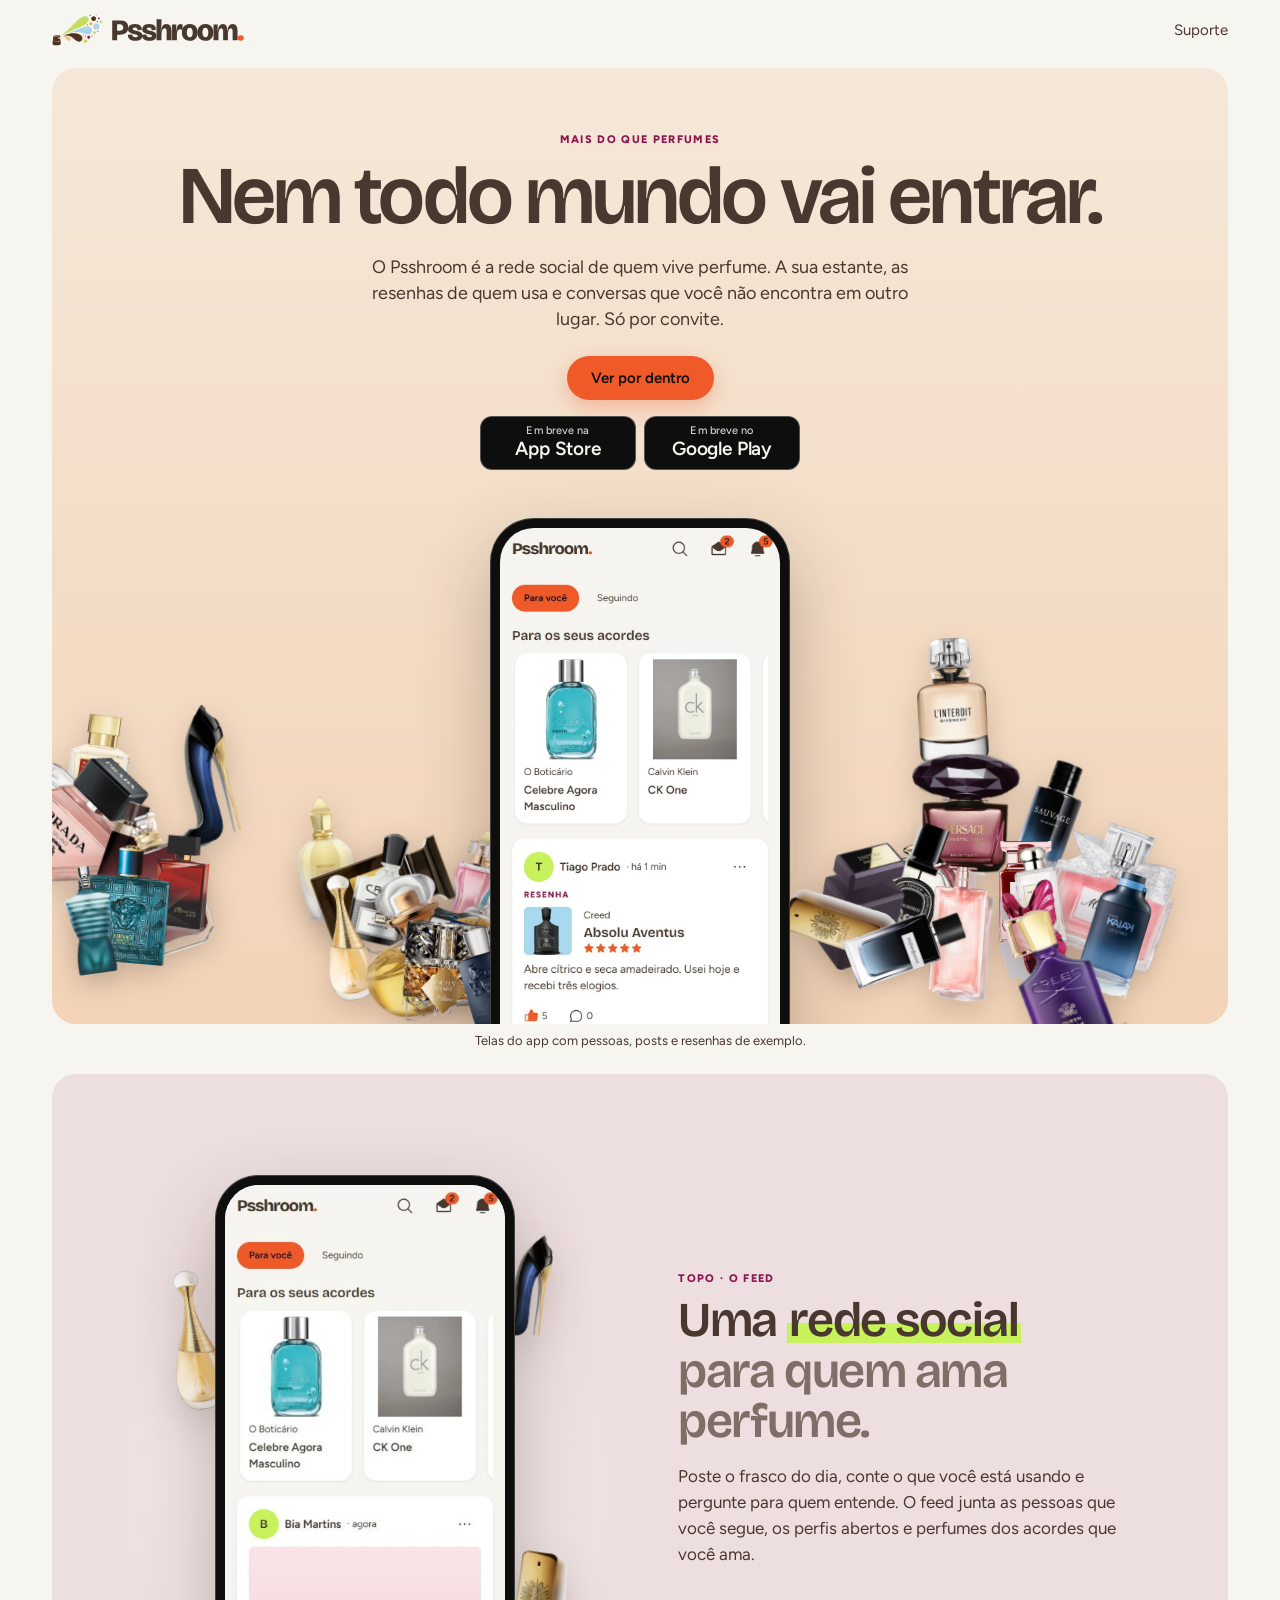
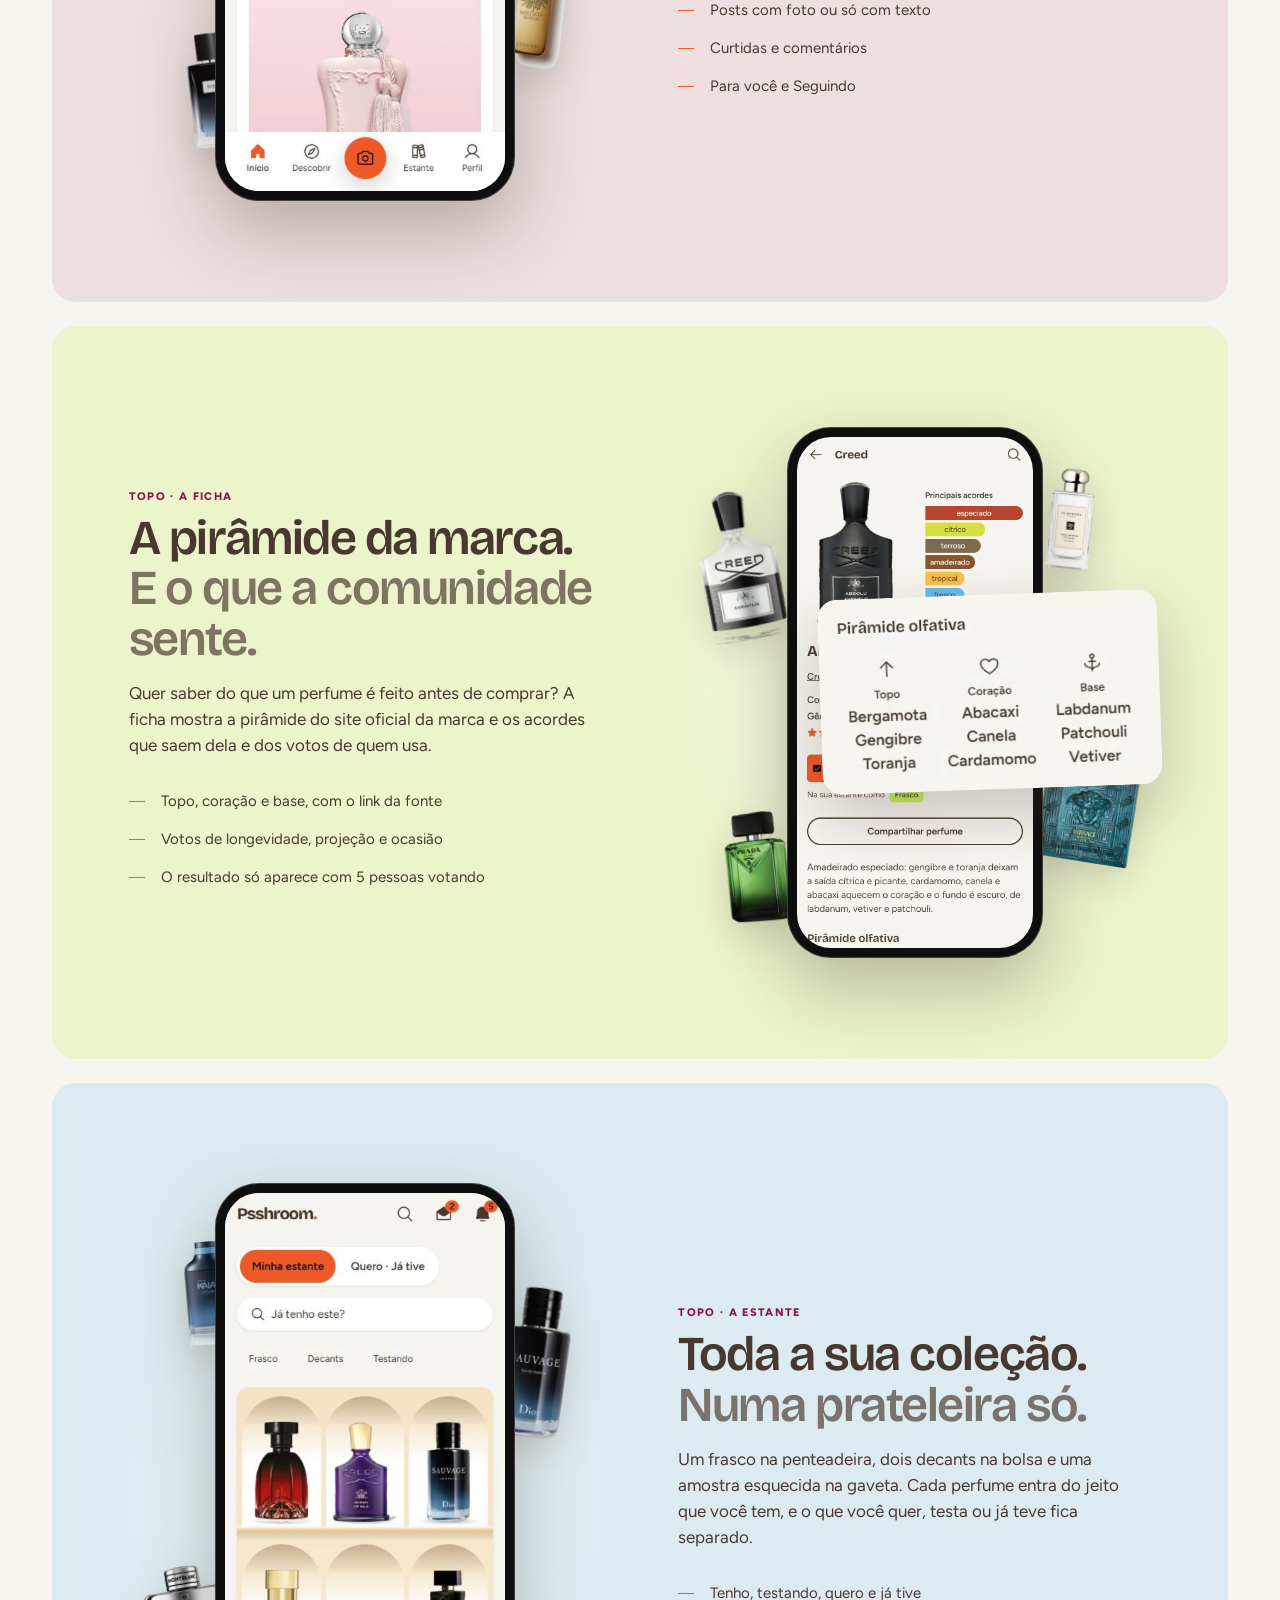
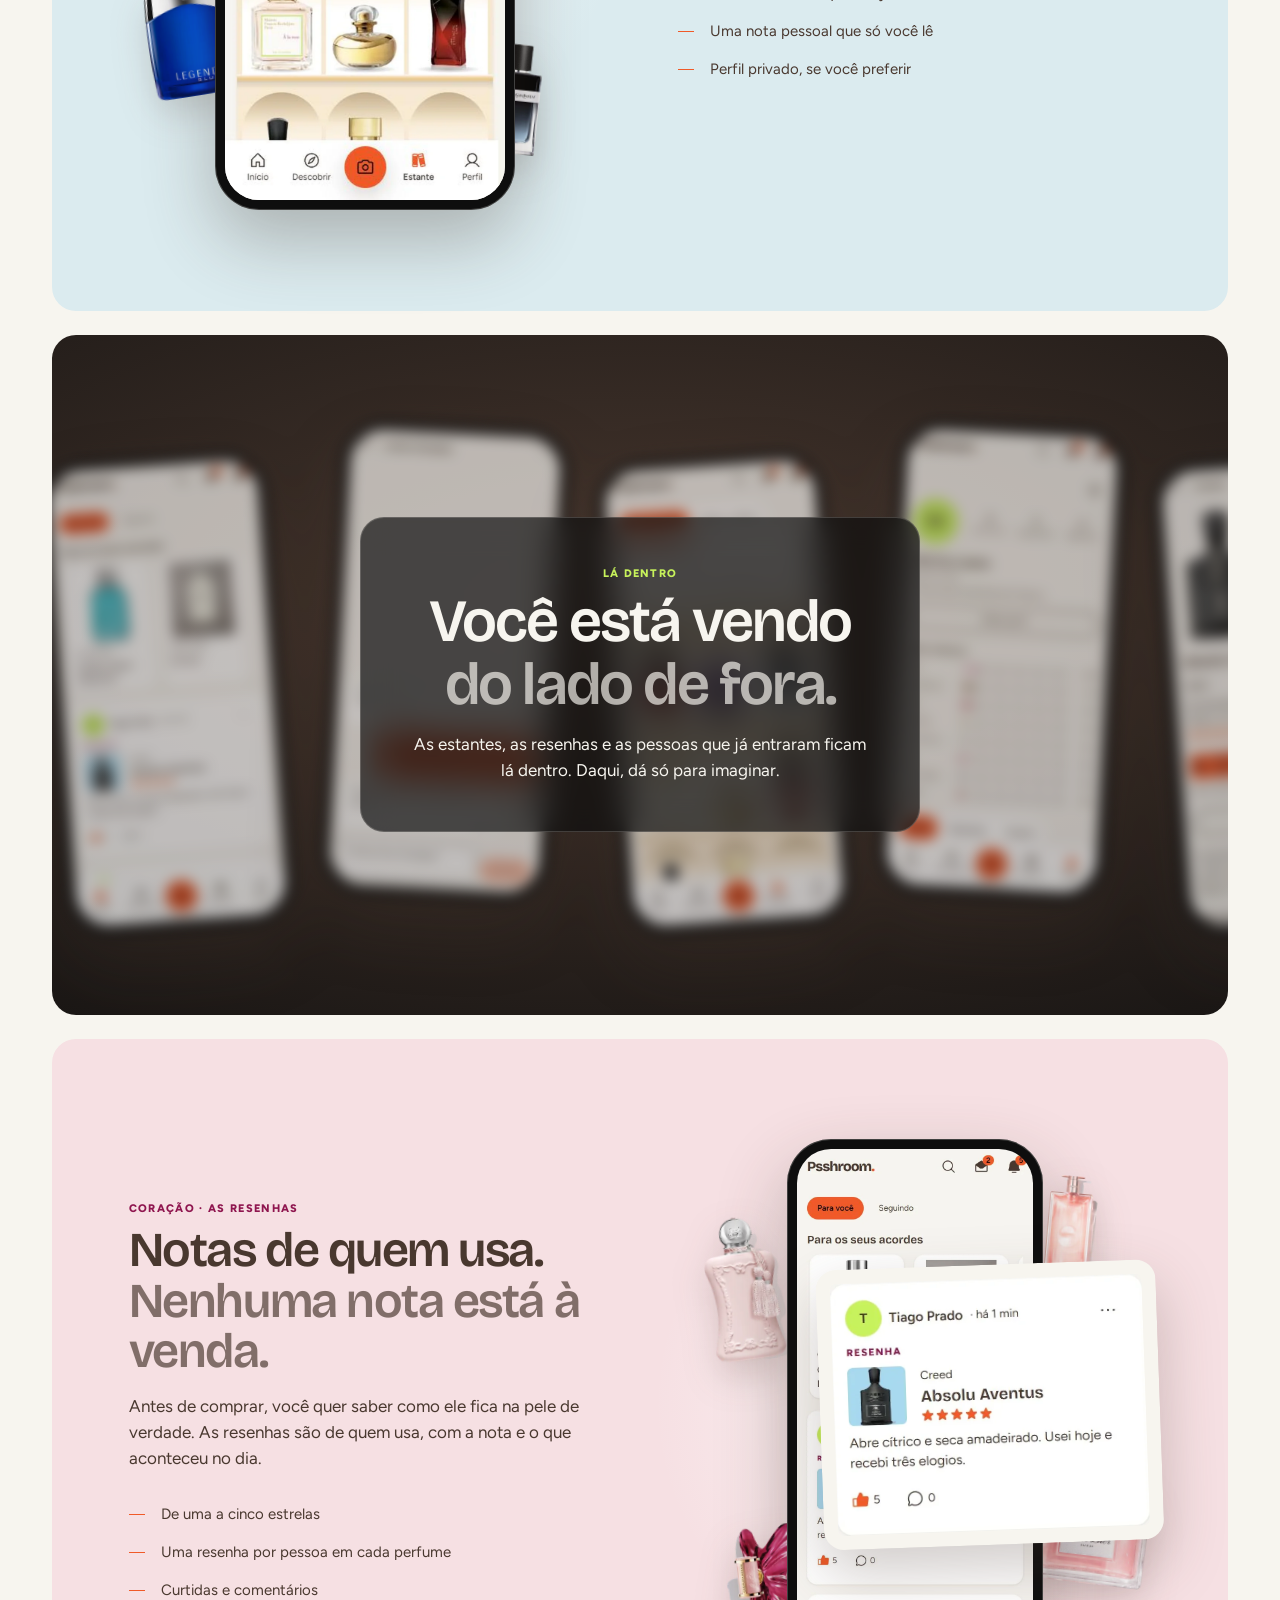
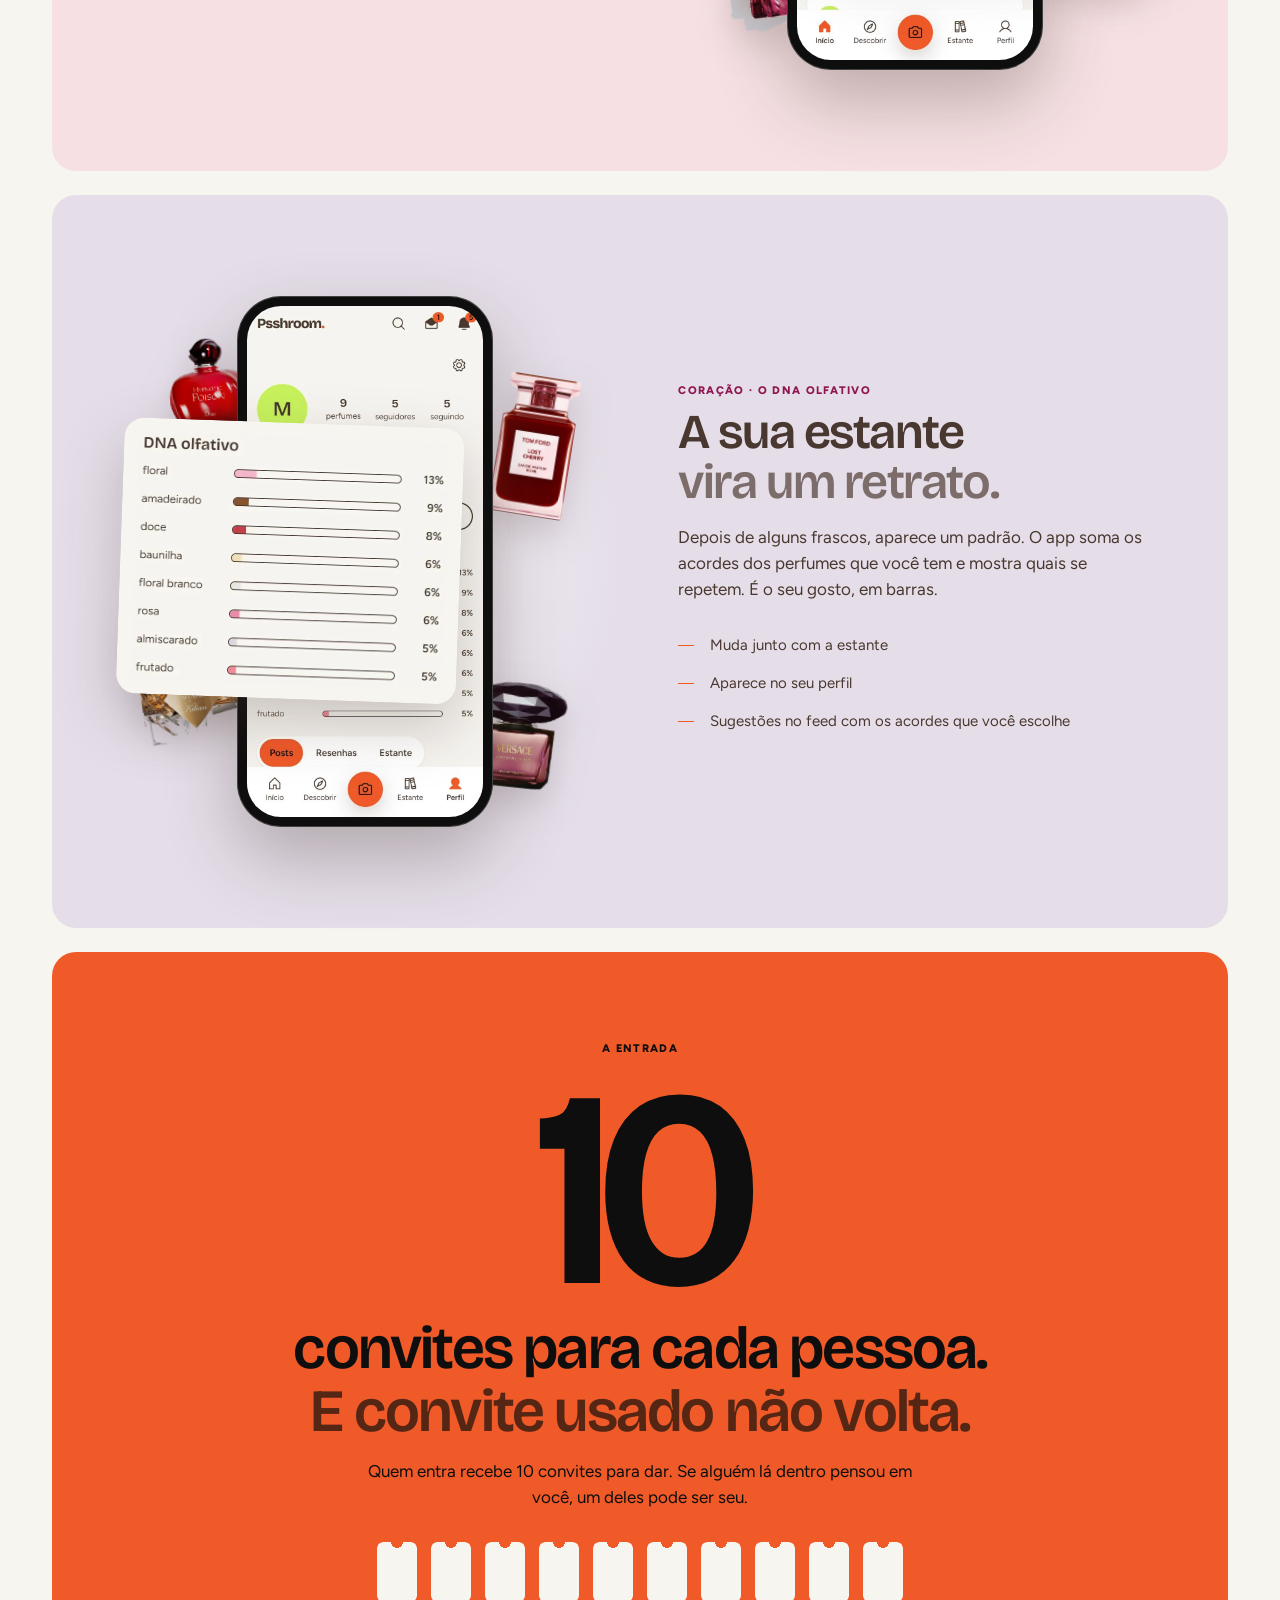
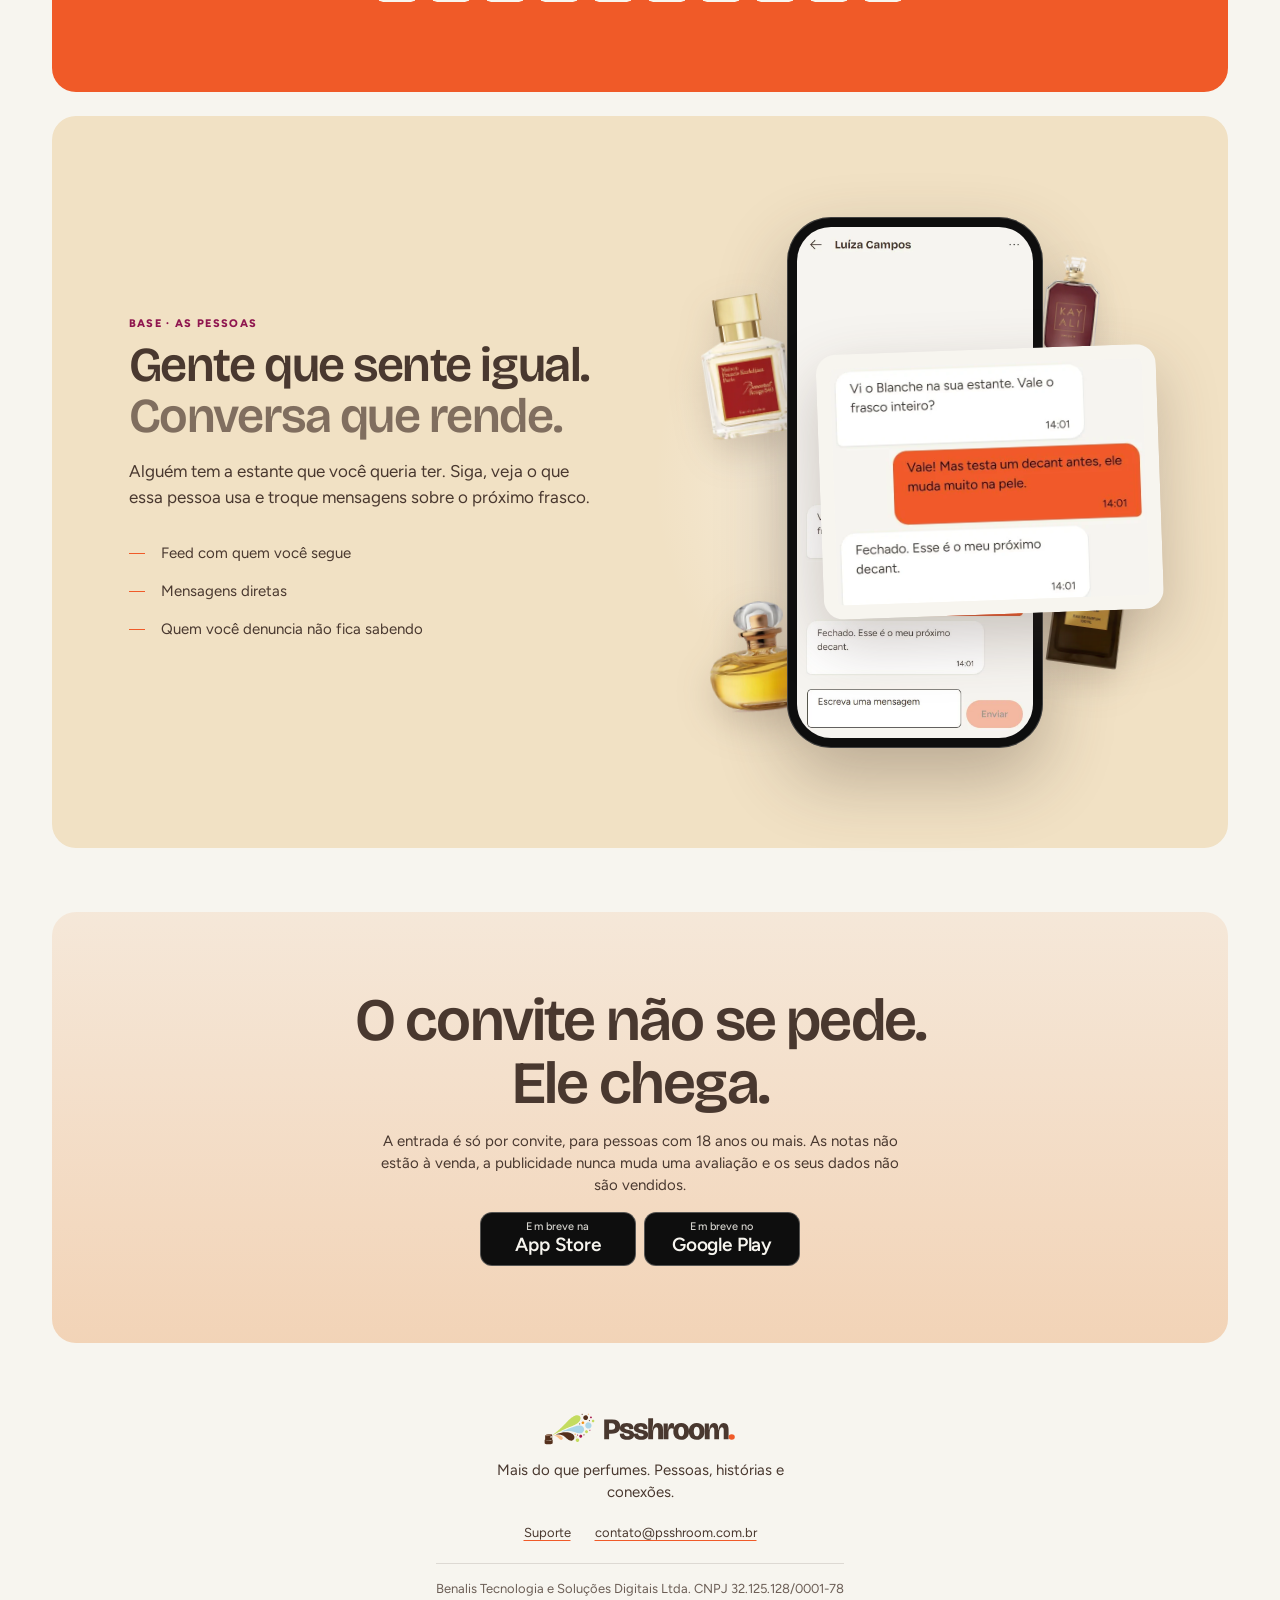
==== index.html @ 0a7c8902 "Seção do feed, rodapé novo e prévia de compartilhamento Gerado por node site/gerar.mjs --publicar a " ====
<!doctype html>
<html lang="pt-BR">
<head>
<meta charset="utf-8">
<meta name="viewport" content="width=device-width, initial-scale=1">
<title>Psshroom: a rede social de perfumaria</title>
<meta name="description" content="A rede social de quem vive perfume. Só por convite.">
<link rel="canonical" href="https://psshroom.com.br/">
<meta property="og:url" content="https://psshroom.com.br/">
<link rel="icon" type="image/png" href="/marca/icone.png">
<link rel="apple-touch-icon" href="/marca/icone.png">
<meta property="og:type" content="website">
<meta property="og:site_name" content="Psshroom">
<meta property="og:locale" content="pt_BR">
<meta property="og:title" content="Psshroom: a rede social de perfumaria">
<meta property="og:description" content="A rede social de quem vive perfume. Só por convite.">
<meta property="og:image" content="https://psshroom.com.br/marca/compartilhar.jpg">
<meta property="og:image:width" content="1200">
<meta property="og:image:height" content="630">
<meta property="og:image:alt" content="Psshroom. Nem todo mundo vai entrar. Só por convite.">
<meta name="twitter:card" content="summary_large_image">
<link rel="stylesheet" href="/estilo.css">
</head>
<body>
<header class="topo">
<a class="logo" href="/"><img src="/marca/simbolo.svg" alt="" height="32"><img src="/marca/texto-marrom.svg" alt="Psshroom." height="24"></a>
<nav aria-label="Principal">
<a href="/suporte/">Suporte</a>
</nav>
</header>
<main>
<div class="grade">

<section class="abertura">
<div class="abertura-texto">
<p class="sobrelinha">Mais do que perfumes</p>
<h1>Nem todo mundo vai entrar.</h1>
<p class="lide">O Psshroom é a rede social de quem vive perfume. A sua estante, as resenhas de quem usa e conversas que você não encontra em outro lugar. Só por convite.</p>
<a class="botao" href="#por-dentro">Ver por dentro</a>
<!-- Lojas: "Em breve" até o lançamento. No dia, trocar cada <span class="loja"> pelo selo oficial da loja, com o link do app. -->
<div class="lojas">
<span class="loja"><small>Em breve na</small> App Store</span>
<span class="loja"><small>Em breve no</small> Google Play</span>
</div>
</div>
<div class="palco">
<div class="explosao" aria-hidden="true">
<span class="frasco" style="--x:5.5;--y:11.5;--ax:0.0;--ay:-31.7;--h:11.2;--r:6deg;--ar:13deg;--t:3.91s;--d:0.16s;z-index:314"><img src="/frascos/frederic-malle-portrait-of-a-lady-edp.webp" alt=""></span>
<span class="frasco" style="--x:-10.9;--y:11.6;--ax:-4.9;--ay:-28.0;--h:8.5;--r:-88deg;--ar:-13deg;--t:4.15s;--d:0.25s;z-index:315"><img src="/frascos/pdm-delina.webp" alt=""></span>
<span class="frasco" style="--x:3.1;--y:9.2;--ax:7.2;--ay:-31.9;--h:12.0;--r:-9deg;--ar:-14deg;--t:3.52s;--d:0.56s;z-index:291"><img src="/frascos/givenchy-ange-ou-demon-edp.webp" alt=""></span>
<span class="frasco" style="--x:-12.9;--y:16.7;--ax:-10.0;--ay:-28.6;--h:8.6;--r:-16deg;--ar:30deg;--t:3.71s;--d:0.4s;z-index:367"><img src="/frascos/pdm-layton.webp" alt=""></span>
<span class="frasco" style="--x:-15.9;--y:14.9;--ax:-11.8;--ay:-25.9;--h:9.0;--r:-71deg;--ar:4deg;--t:4.16s;--d:0.4s;z-index:349"><img src="/frascos/montblanc-legend-blue.webp" alt=""></span>
<span class="frasco" style="--x:-13.8;--y:8.2;--ax:-8.5;--ay:-31.0;--h:8.2;--r:13deg;--ar:-18deg;--t:4.0s;--d:0.41s;z-index:281"><img src="/frascos/xerjoff-erba-pura.webp" alt=""></span>
<span class="frasco" style="--x:-6.9;--y:9.0;--ax:-5.7;--ay:-33.4;--h:11.1;--r:-7deg;--ar:-14deg;--t:3.48s;--d:0.15s;z-index:290"><img src="/frascos/dior-hypnotic-poison-edt.webp" alt=""></span>
<span class="frasco" style="--x:-16.6;--y:16.4;--ax:-11.6;--ay:-29.3;--h:8.7;--r:4deg;--ar:-26deg;--t:3.95s;--d:0.75s;z-index:363"><img src="/frascos/kilian-angels-share-edp.webp" alt=""></span>
<span class="frasco" style="--x:4.7;--y:10.6;--ax:1.7;--ay:-30.9;--h:11.5;--r:13deg;--ar:-27deg;--t:4.06s;--d:0.1s;z-index:306"><img src="/frascos/prada-paradigme.webp" alt=""></span>
<span class="frasco" style="--x:4.5;--y:11.7;--ax:5.2;--ay:-35.7;--h:9.1;--r:-17deg;--ar:-9deg;--t:3.85s;--d:0.49s;z-index:316"><img src="/frascos/floratta-red-passion.webp" alt=""></span>
<span class="frasco" style="--x:-21.8;--y:9.2;--ax:-17.4;--ay:-27.4;--h:11.2;--r:70deg;--ar:20deg;--t:4.17s;--d:0.67s;z-index:292"><img src="/frascos/tom-ford-tobacco-vanille.webp" alt=""></span>
<span class="frasco" style="--x:27.3;--y:13.0;--ax:18.5;--ay:-29.8;--h:11.4;--r:4deg;--ar:14deg;--t:3.62s;--d:0.54s;z-index:329"><img src="/frascos/lancome-idole.webp" alt=""></span>
<span class="frasco" style="--x:-46.7;--y:11.8;--ax:-31.8;--ay:-13.1;--h:9.2;--r:-8deg;--ar:26deg;--t:3.45s;--d:0.8s;z-index:318"><img src="/frascos/jpg-le-male-edt.webp" alt=""></span>
<span class="frasco" style="--x:26.5;--y:-6.6;--ax:19.5;--ay:-25.7;--h:11.1;--r:-3deg;--ar:-13deg;--t:4.17s;--d:0.31s;z-index:134"><img src="/frascos/givenchy-l-interdit-edp.webp" alt=""></span>
<span class="frasco" style="--x:-26.8;--y:6.6;--ax:-18.0;--ay:-27.5;--h:10.5;--r:-5deg;--ar:14deg;--t:3.47s;--d:0.2s;z-index:266"><img src="/frascos/xerjoff-naxos.webp" alt=""></span>
<span class="frasco" style="--x:22.7;--y:14.0;--ax:14.7;--ay:-23.9;--h:10.1;--r:70deg;--ar:24deg;--t:3.43s;--d:0.7s;z-index:340"><img src="/frascos/ysl-y-edp.webp" alt=""></span>
<span class="frasco" style="--x:-17.7;--y:12.4;--ax:-13.7;--ay:-29.3;--h:9.8;--r:-81deg;--ar:6deg;--t:3.52s;--d:0.75s;z-index:324"><img src="/frascos/jpg-le-beau-le-parfum.webp" alt=""></span>
<span class="frasco" style="--x:17.0;--y:12.1;--ax:14.1;--ay:-31.9;--h:9.3;--r:-71deg;--ar:-23deg;--t:4.13s;--d:0.16s;z-index:320"><img src="/frascos/rabanne-1-million-parfum.webp" alt=""></span>
<span class="frasco" style="--x:-14.6;--y:10.1;--ax:-17.7;--ay:-31.3;--h:10.1;--r:14deg;--ar:20deg;--t:4.02s;--d:0.74s;z-index:300"><img src="/frascos/glamour.webp" alt=""></span>
<span class="frasco" style="--x:33.9;--y:9.8;--ax:19.6;--ay:-21.0;--h:8.4;--r:-9deg;--ar:-3deg;--t:4.19s;--d:0.68s;z-index:297"><img src="/frascos/jo-malone-london-english-pear-freesia-edc.webp" alt=""></span>
<span class="frasco" style="--x:-21.3;--y:9.7;--ax:-14.0;--ay:-31.7;--h:10.4;--r:13deg;--ar:29deg;--t:3.99s;--d:0.41s;z-index:296"><img src="/frascos/creed-aventus.webp" alt=""></span>
<span class="frasco" style="--x:35.8;--y:16.7;--ax:25.1;--ay:-20.0;--h:12.4;--r:-20deg;--ar:1deg;--t:3.72s;--d:0.65s;z-index:367"><img src="/frascos/creed-queen-of-silk.webp" alt=""></span>
<span class="frasco" style="--x:-39.0;--y:8.8;--ax:-27.8;--ay:-17.5;--h:8.3;--r:5deg;--ar:0deg;--t:4.06s;--d:0.53s;z-index:287"><img src="/frascos/natura-essencial-supreme.webp" alt=""></span>
<span class="frasco" style="--x:27.7;--y:2.7;--ax:21.7;--ay:-28.3;--h:10.0;--r:1deg;--ar:6deg;--t:3.8s;--d:0.01s;z-index:227"><img src="/frascos/versace-crystal-noir-edt.webp" alt=""></span>
<span class="frasco" style="--x:-43.7;--y:10.4;--ax:-23.4;--ay:-17.9;--h:10.0;--r:5deg;--ar:-26deg;--t:3.77s;--d:0.0s;z-index:304"><img src="/frascos/versace-eros-edt.webp" alt=""></span>
<span class="frasco" style="--x:35.0;--y:3.0;--ax:26.2;--ay:-20.1;--h:9.6;--r:20deg;--ar:15deg;--t:4.18s;--d:0.79s;z-index:229"><img src="/frascos/dior-sauvage-edp.webp" alt=""></span>
<span class="frasco" style="--x:-37.7;--y:-0.3;--ax:-26.8;--ay:-26.0;--h:11.7;--r:-15deg;--ar:29deg;--t:3.45s;--d:0.43s;z-index:197"><img src="/frascos/ch-good-girl-edp.webp" alt=""></span>
<span class="frasco" style="--x:18.8;--y:10.6;--ax:14.3;--ay:-31.1;--h:11.4;--r:12deg;--ar:11deg;--t:3.56s;--d:0.31s;z-index:305"><img src="/frascos/initio-side-effect.webp" alt=""></span>
<span class="frasco" style="--x:-46.3;--y:3.3;--ax:-30.8;--ay:-14.1;--h:10.5;--r:-4deg;--ar:-9deg;--t:4.17s;--d:0.02s;z-index:233"><img src="/frascos/prada-paradoxe.webp" alt=""></span>
<span class="frasco" style="--x:40.1;--y:9.4;--ax:24.8;--ay:-15.0;--h:11.1;--r:20deg;--ar:29deg;--t:3.49s;--d:0.83s;z-index:293"><img src="/frascos/dior-miss-dior-parfum.webp" alt=""></span>
<span class="frasco" style="--x:-46.0;--y:-1.4;--ax:-22.7;--ay:-16.3;--h:8.4;--r:8deg;--ar:29deg;--t:3.91s;--d:0.46s;z-index:185"><img src="/frascos/maison-francis-kurkdjian-baccarat-rouge-540-edp.webp" alt=""></span>
<span class="frasco" style="--x:23.0;--y:9.4;--ax:24.3;--ay:-26.2;--h:11.9;--r:20deg;--ar:16deg;--t:3.94s;--d:0.59s;z-index:294"><img src="/frascos/diptyque-philosykos.webp" alt=""></span>
<span class="frasco" style="--x:-18.3;--y:13.7;--ax:-17.0;--ay:-31.6;--h:12.0;--r:-22deg;--ar:8deg;--t:4.05s;--d:0.68s;z-index:337"><img src="/frascos/lily-le-parfum.webp" alt=""></span>
<span class="frasco" style="--x:32.8;--y:9.4;--ax:28.4;--ay:-22.3;--h:8.6;--r:0deg;--ar:11deg;--t:3.87s;--d:0.46s;z-index:294"><img src="/frascos/tom-ford-lost-cherry.webp" alt=""></span>
<span class="frasco" style="--x:-43.8;--y:6.5;--ax:-21.9;--ay:-17.5;--h:9.5;--r:17deg;--ar:-28deg;--t:4.07s;--d:0.19s;z-index:265"><img src="/frascos/malbec-edp.webp" alt=""></span>
<span class="frasco" style="--x:40.5;--y:13.0;--ax:21.5;--ay:-19.3;--h:10.6;--r:17deg;--ar:23deg;--t:3.74s;--d:0.46s;z-index:329"><img src="/frascos/natura-kaiak-oceano.webp" alt=""></span>
<span class="frasco" style="--x:-40.7;--y:8.6;--ax:-29.5;--ay:-19.9;--h:12.2;--r:-18deg;--ar:-13deg;--t:3.93s;--d:0.09s;z-index:285"><img src="/frascos/kayali-vanilla-28.webp" alt=""></span>
<span class="frasco" style="--x:33.3;--y:13.2;--ax:30.5;--ay:-22.4;--h:8.5;--r:-18deg;--ar:-17deg;--t:3.94s;--d:0.34s;z-index:332"><img src="/frascos/ch-la-bomba.webp" alt=""></span>
<span class="frasco" style="--x:-25.0;--y:13.3;--ax:-14.8;--ay:-24.4;--h:10.8;--r:-9deg;--ar:-20deg;--t:3.85s;--d:0.71s;z-index:332"><img src="/frascos/dior-j-adore-edp.webp" alt=""></span>
<span class="frasco" style="--x:25.1;--y:9.3;--ax:18.9;--ay:-20.9;--h:8.6;--r:-18deg;--ar:5deg;--t:3.7s;--d:0.03s;z-index:292"><img src="/frascos/jpg-scandal-edp.webp" alt=""></span>
<span class="nevoa" style="--x:-37.6;--y:-18.5;--s:8.3;--t:3.11s;--d:0.24s"></span>
<span class="nevoa" style="--x:-25.5;--y:-27.7;--s:12.4;--t:2.64s;--d:0.56s"></span>
<span class="nevoa" style="--x:34.5;--y:-22.0;--s:7.8;--t:2.83s;--d:0.26s"></span>
<span class="nevoa" style="--x:5.3;--y:-18.2;--s:11.5;--t:2.92s;--d:0.05s"></span>
<span class="nevoa" style="--x:-40.9;--y:-19.4;--s:9.6;--t:2.52s;--d:0.60s"></span>
<span class="nevoa" style="--x:14.9;--y:-31.7;--s:13.8;--t:2.67s;--d:0.27s"></span>
<span class="nevoa" style="--x:33.6;--y:-18.6;--s:10.3;--t:2.50s;--d:0.19s"></span>
<span class="nevoa" style="--x:3.7;--y:-32.7;--s:13.5;--t:2.86s;--d:0.44s"></span>
<span class="nevoa" style="--x:1.1;--y:-34.7;--s:8.4;--t:2.62s;--d:0.51s"></span>
<span class="nevoa" style="--x:22.5;--y:-32.9;--s:14.1;--t:3.03s;--d:0.38s"></span>
<span class="nevoa" style="--x:24.6;--y:-20.0;--s:12.7;--t:2.44s;--d:0.29s"></span>
<span class="nevoa" style="--x:10.3;--y:-17.7;--s:8.4;--t:2.42s;--d:0.43s"></span>
<span class="nevoa" style="--x:22.3;--y:-17.5;--s:14.2;--t:3.07s;--d:0.42s"></span>
<span class="nevoa" style="--x:22.5;--y:-23.7;--s:9.1;--t:3.16s;--d:0.14s"></span>
<span class="nevoa" style="--x:-13.3;--y:-18.7;--s:11.3;--t:3.19s;--d:0.34s"></span>
<span class="nevoa" style="--x:-17.4;--y:-33.9;--s:10.3;--t:2.70s;--d:0.15s"></span>
<span class="nevoa" style="--x:-7.3;--y:-35.8;--s:13.0;--t:3.12s;--d:0.41s"></span>
<span class="nevoa" style="--x:9.3;--y:-17.8;--s:8.0;--t:2.55s;--d:0.61s"></span>
</div>
<div class="celular celular-grande" role="img" aria-label="O app Psshroom em uso: o feed, a ficha de um perfume, a estante, o perfil e uma conversa.">
<div class="tela">
<img src="/app/feed.webp" alt="" width="750" height="1624">
<div class="camada-tela ficha"><img class="ficha-longa" src="/app/ficha.webp" alt="" width="750" height="2344"><img class="ficha-topo" src="/app/ficha-topo.webp" alt="" width="750" height="112"></div>
<img class="camada-tela estante" src="/app/estante.webp" alt="" width="750" height="1624">
<img class="camada-tela perfil" src="/app/perfil.webp" alt="" width="750" height="1624">
<img class="camada-tela conversa" src="/app/conversa.webp" alt="" width="750" height="1624">
<span class="toque" style="--x:50%;--y:68.5%;--t:3.4s"></span>
<span class="toque" style="--x:8%;--y:3.4%;--t:10s"></span>
<span class="toque" style="--x:69%;--y:94%;--t:11.8s"></span>
<span class="toque" style="--x:88%;--y:94%;--t:15.8s"></span>
<span class="toque" style="--x:78%;--y:3.4%;--t:19.8s"></span>
</div>
</div>
</div>
</section>
<p class="legenda">Telas do app com pessoas, posts e resenhas de exemplo.</p>

<!-- Um marcador lateral desce pela pirâmide enquanto a página rola: topo, coração e base. -->
<div class="marcador" aria-hidden="true"><span>Topo</span><span>Coração</span><span>Base</span></div>

<section class="secao secao-vinho secao-invertida" id="por-dentro">
<div class="secao-texto">
<p class="sobrelinha">Topo · O feed</p>
<h2>Uma <span class="grifo">rede social</span><br><span class="apagado">para quem ama perfume.</span></h2>
<p>Poste o frasco do dia, conte o que você está usando e pergunte para quem entende. O feed junta as pessoas que você segue, os perfis abertos e perfumes dos acordes que você ama.</p>
<ul>
<li>Posts com foto ou só com texto</li>
<li>Curtidas e comentários</li>
<li>Para você e Seguindo</li>
</ul>
</div>
<div class="vitrine">
<div class="orbita" aria-hidden="true">
<img class="voa" src="/frascos/dior-j-adore-edp.webp" alt="" loading="lazy" style="--x:-36%;--y:-22%;--h:140px;--r:-9deg;--v:7.5s">
<img class="voa" src="/frascos/rabanne-1-million-parfum.webp" alt="" loading="lazy" style="--x:37%;--y:18%;--h:115px;--r:8deg;--v:8.5s">
<img class="voa" src="/frascos/ch-good-girl-edp.webp" alt="" loading="lazy" style="--x:33%;--y:-30%;--h:105px;--r:6deg;--v:7s">
<img class="voa" src="/frascos/ysl-y-edp.webp" alt="" loading="lazy" style="--x:-32%;--y:30%;--h:115px;--r:-7deg;--v:9s">
</div>
<!-- O feed rolando sozinho, num laço de 24 s: posts com foto, resenhas e posts de texto. -->
<div class="celular celular-secao celular-uso" role="img" aria-label="O feed do app rolando: posts com foto, resenhas e posts só com texto de pessoas de exemplo.">
<div class="tela">
<img src="/app/feed-rola/base.webp" alt="" width="750" height="1624" loading="lazy">
<div class="feed-janela"><img class="feed-faixa" src="/app/feed-rola/faixa.webp" alt="" width="750" height="6588" loading="lazy"></div>
</div>
</div>
</div>
</section>
<section class="secao secao-lima">
<div class="secao-texto">
<p class="sobrelinha">Topo · A ficha</p>
<h2>A pirâmide da marca.<br><span class="apagado">E o que a comunidade sente.</span></h2>
<p>Quer saber do que um perfume é feito antes de comprar? A ficha mostra a pirâmide do site oficial da marca e os acordes que saem dela e dos votos de quem usa.</p>
<ul>
<li>Topo, coração e base, com o link da fonte</li>
<li>Votos de longevidade, projeção e ocasião</li>
<li>O resultado só aparece com 5 pessoas votando</li>
</ul>
</div>
<div class="vitrine">
<div class="orbita" aria-hidden="true">
<img class="voa" src="/frascos/creed-aventus.webp" alt="" loading="lazy" style="--x:-36%;--y:-22%;--h:150px;--r:-10deg;--v:7s">
<img class="voa" src="/frascos/versace-eros-edt.webp" alt="" loading="lazy" style="--x:37%;--y:18%;--h:130px;--r:9deg;--v:8s">
<img class="voa" src="/frascos/jo-malone-london-english-pear-freesia-edc.webp" alt="" loading="lazy" style="--x:33%;--y:-30%;--h:100px;--r:6deg;--v:9s">
<img class="voa" src="/frascos/prada-paradigme.webp" alt="" loading="lazy" style="--x:-31%;--y:30%;--h:110px;--r:-6deg;--v:7.5s">
</div>
<div class="celular celular-secao"><img src="/app/ficha.webp" alt="" width="750" height="2344" loading="lazy"></div>
<img class="cartao-salta" src="/app/cartoes/piramide.webp" alt="A pirâmide olfativa de um perfume: topo, coração e base." width="710" height="380" loading="lazy">
</div>
</section>

<section class="secao secao-azul secao-invertida">
<div class="secao-texto">
<p class="sobrelinha">Topo · A estante</p>
<h2>Toda a sua coleção.<br><span class="apagado">Numa prateleira só.</span></h2>
<p>Um frasco na penteadeira, dois decants na bolsa e uma amostra esquecida na gaveta. Cada perfume entra do jeito que você tem, e o que você quer, testa ou já teve fica separado.</p>
<ul>
<li>Tenho, testando, quero e já tive</li>
<li>Uma nota pessoal que só você lê</li>
<li>Perfil privado, se você preferir</li>
</ul>
</div>
<div class="vitrine">
<div class="orbita" aria-hidden="true">
<img class="voa" src="/frascos/dior-sauvage-edp.webp" alt="" loading="lazy" style="--x:36%;--y:-20%;--h:150px;--r:8deg;--v:7.5s">
<img class="voa" src="/frascos/montblanc-legend-blue.webp" alt="" loading="lazy" style="--x:-37%;--y:20%;--h:130px;--r:-9deg;--v:8s">
<img class="voa" src="/frascos/natura-kaiak-oceano.webp" alt="" loading="lazy" style="--x:-33%;--y:-30%;--h:105px;--r:-5deg;--v:9s">
<img class="voa" src="/frascos/ysl-y-edp.webp" alt="" loading="lazy" style="--x:32%;--y:30%;--h:110px;--r:6deg;--v:7s">
</div>
<!-- A estante em uso, num laço de 16 s: a estante, o toque num frasco, o resumo com a nota pessoal e a lista do que se quer. -->
<div class="celular celular-secao celular-uso" role="img" aria-label="A estante em uso: os frascos nos nichos, o resumo de um perfume com a nota pessoal e a lista do que a pessoa quer.">
<div class="tela">
<img src="/app/estante-uso/estante.webp" alt="" width="750" height="1624" loading="lazy">
<div class="camada-tela uso-resumo"><img class="uso-resumo-longo" src="/app/estante-uso/resumo.webp" alt="" width="750" height="2372" loading="lazy"><img class="ficha-topo" src="/app/estante-uso/resumo-topo.webp" alt="" width="750" height="112" loading="lazy"></div>
<img class="camada-tela uso-quero" src="/app/estante-uso/quero.webp" alt="" width="750" height="1624" loading="lazy">
<span class="toque uso-toque" style="--x:50%;--y:44%;--t:3.2s"></span>
<span class="toque uso-toque" style="--x:8%;--y:3.4%;--t:9.6s"></span>
<span class="toque uso-toque" style="--x:58%;--y:12%;--t:10.8s"></span>
</div>
</div>
</div>
</section>

<section class="de-fora">
<div class="vidraca" aria-hidden="true">
<div class="fila">
<div class="celular celular-fora"><img src="/app/feed.webp" alt="" width="750" height="1624" loading="lazy"></div>
<div class="celular celular-fora"><img src="/app/conversa.webp" alt="" width="750" height="1624" loading="lazy"></div>
<div class="celular celular-fora"><img src="/app/estante.webp" alt="" width="750" height="1624" loading="lazy"></div>
<div class="celular celular-fora"><img src="/app/perfil.webp" alt="" width="750" height="1624" loading="lazy"></div>
<div class="celular celular-fora"><img src="/app/ficha.webp" alt="" width="750" height="2344" loading="lazy"></div>
<div class="celular celular-fora"><img src="/app/feed.webp" alt="" width="750" height="1624" loading="lazy"></div>
<div class="celular celular-fora"><img src="/app/conversa.webp" alt="" width="750" height="1624" loading="lazy"></div>
<div class="celular celular-fora"><img src="/app/estante.webp" alt="" width="750" height="1624" loading="lazy"></div>
<div class="celular celular-fora"><img src="/app/perfil.webp" alt="" width="750" height="1624" loading="lazy"></div>
<div class="celular celular-fora"><img src="/app/ficha.webp" alt="" width="750" height="2344" loading="lazy"></div>
</div>
</div>
<div class="vidro">
<p class="sobrelinha">Lá dentro</p>
<h2>Você está vendo<br><span class="apagado">do lado de fora.</span></h2>
<p>As estantes, as resenhas e as pessoas que já entraram ficam lá dentro. Daqui, dá só para imaginar.</p>
</div>
</section>

<section class="secao secao-rosa">
<div class="secao-texto">
<p class="sobrelinha">Coração · As resenhas</p>
<h2>Notas de quem usa.<br><span class="apagado">Nenhuma nota está à venda.</span></h2>
<p>Antes de comprar, você quer saber como ele fica na pele de verdade. As resenhas são de quem usa, com a nota e o que aconteceu no dia.</p>
<ul>
<li>De uma a cinco estrelas</li>
<li>Uma resenha por pessoa em cada perfume</li>
<li>Curtidas e comentários</li>
</ul>
</div>
<div class="vitrine">
<div class="orbita" aria-hidden="true">
<img class="voa" src="/frascos/pdm-delina.webp" alt="" loading="lazy" style="--x:-36%;--y:-20%;--h:145px;--r:-8deg;--v:7.5s">
<img class="voa" src="/frascos/dior-miss-dior-parfum.webp" alt="" loading="lazy" style="--x:37%;--y:20%;--h:125px;--r:7deg;--v:8.5s">
<img class="voa" src="/frascos/lancome-idole.webp" alt="" loading="lazy" style="--x:33%;--y:-30%;--h:110px;--r:5deg;--v:7s">
<img class="voa" src="/frascos/ch-la-bomba.webp" alt="" loading="lazy" style="--x:-32%;--y:30%;--h:105px;--r:-7deg;--v:9s">
</div>
<div class="celular celular-secao"><img src="/app/feed.webp" alt="" width="750" height="1624" loading="lazy"></div>
<img class="cartao-salta" src="/app/cartoes/resenha.webp" alt="Uma resenha com cinco estrelas." width="686" height="555" loading="lazy">
</div>
</section>

<section class="secao secao-lavanda secao-invertida">
<div class="secao-texto">
<p class="sobrelinha">Coração · O DNA olfativo</p>
<h2>A sua estante<br><span class="apagado">vira um retrato.</span></h2>
<p>Depois de alguns frascos, aparece um padrão. O app soma os acordes dos perfumes que você tem e mostra quais se repetem. É o seu gosto, em barras.</p>
<ul>
<li>Muda junto com a estante</li>
<li>Aparece no seu perfil</li>
<li>Sugestões no feed com os acordes que você escolhe</li>
</ul>
</div>
<div class="vitrine">
<div class="orbita" aria-hidden="true">
<img class="voa" src="/frascos/tom-ford-lost-cherry.webp" alt="" loading="lazy" style="--x:36%;--y:-20%;--h:140px;--r:9deg;--v:8s">
<img class="voa" src="/frascos/kilian-angels-share-edp.webp" alt="" loading="lazy" style="--x:-37%;--y:20%;--h:130px;--r:-8deg;--v:7.5s">
<img class="voa" src="/frascos/dior-hypnotic-poison-edt.webp" alt="" loading="lazy" style="--x:-33%;--y:-30%;--h:100px;--r:-5deg;--v:9s">
<img class="voa" src="/frascos/versace-crystal-noir-edt.webp" alt="" loading="lazy" style="--x:32%;--y:30%;--h:105px;--r:6deg;--v:7s">
</div>
<div class="celular celular-secao"><img src="/app/perfil.webp" alt="" width="750" height="1624" loading="lazy"></div>
<img class="cartao-salta" src="/app/cartoes/dna.webp" alt="O DNA olfativo em barras: floral, amadeirado, doce e outros acordes." width="710" height="565" loading="lazy">
</div>
</section>

<section class="convites">
<p class="sobrelinha">A entrada</p>
<h2><span class="numero">10</span> convites para cada pessoa.<br><span class="apagado">E convite usado não volta.</span></h2>
<p>Quem entra recebe 10 convites para dar. Se alguém lá dentro pensou em você, um deles pode ser seu.</p>
<ol class="bilhetes" aria-hidden="true"><li style="--i:0"></li><li style="--i:1"></li><li style="--i:2"></li><li style="--i:3"></li><li style="--i:4"></li><li style="--i:5"></li><li style="--i:6"></li><li></li><li></li><li></li></ol>
</section>

<section class="secao secao-ambar">
<div class="secao-texto">
<p class="sobrelinha">Base · As pessoas</p>
<h2>Gente que sente igual.<br><span class="apagado">Conversa que rende.</span></h2>
<p>Alguém tem a estante que você queria ter. Siga, veja o que essa pessoa usa e troque mensagens sobre o próximo frasco.</p>
<ul>
<li>Feed com quem você segue</li>
<li>Mensagens diretas</li>
<li>Quem você denuncia não fica sabendo</li>
</ul>
</div>
<div class="vitrine">
<div class="orbita" aria-hidden="true">
<img class="voa" src="/frascos/maison-francis-kurkdjian-baccarat-rouge-540-edp.webp" alt="" loading="lazy" style="--x:-36%;--y:-20%;--h:140px;--r:-9deg;--v:7.5s">
<img class="voa" src="/frascos/tom-ford-tobacco-vanille.webp" alt="" loading="lazy" style="--x:37%;--y:20%;--h:135px;--r:8deg;--v:8.5s">
<img class="voa" src="/frascos/kayali-vanilla-28.webp" alt="" loading="lazy" style="--x:33%;--y:-30%;--h:105px;--r:6deg;--v:7s">
<img class="voa" src="/frascos/lily-le-parfum.webp" alt="" loading="lazy" style="--x:-32%;--y:30%;--h:110px;--r:-6deg;--v:9s">
</div>
<div class="celular celular-secao"><img src="/app/conversa.webp" alt="" width="750" height="1624" loading="lazy"></div>
<img class="cartao-salta" src="/app/cartoes/conversa.webp" alt="Uma conversa entre duas pessoas sobre um perfume." width="710" height="540" loading="lazy">
</div>
</section>

<section class="fechamento">
<h2>O convite não se pede.<br>Ele chega.</h2>
<p>A entrada é só por convite, para pessoas com 18 anos ou mais. As notas não estão à venda, a publicidade nunca muda uma avaliação e os seus dados não são vendidos.</p>
<div class="lojas">
<span class="loja"><small>Em breve na</small> App Store</span>
<span class="loja"><small>Em breve no</small> Google Play</span>
</div>
</section>

</div>

</main>
<footer class="rodape">
<a class="logo" href="/"><img src="/marca/simbolo.svg" alt="" height="32"><img src="/marca/texto-marrom.svg" alt="Psshroom." height="24"></a>
<p class="rodape-lema">Mais do que perfumes. Pessoas, histórias e conexões.</p>
<nav aria-label="Rodapé">
<a href="/suporte/">Suporte</a>
<a href="mailto:contato@psshroom.com.br">contato@psshroom.com.br</a>
</nav>
<p class="rodape-legal"><span>Benalis Tecnologia e Soluções Digitais Ltda.</span> <span>CNPJ 32.125.128/0001-78</span></p>
</footer>
</body>
</html>
---- estilo.css ----
:root { color-scheme: light; --laranja: #f05a28; --verde-lima: #c7f25b; --azul-bebe: #a8d8f0; --off-white: #f7f5ef; --marrom: #49382f; --magenta-vinho: #8f164f; --preto-quente: #0e0e0e; --cinza-escuro: #171717; --branco: #ffffff; --fundo: var(--off-white); --fundo-cartao: var(--branco); --texto: var(--marrom); --borda: var(--marrom); --foco: var(--marrom); --acento: var(--laranja); --texto-sobre-acento: var(--preto-quente); --tag-lacrado: var(--verde-lima); --tag-decant: var(--azul-bebe); --tag-travel: var(--magenta-vinho); --texto-tag: var(--marrom); --campanha: var(--magenta-vinho); --texto-sobre-campanha: var(--branco); --sobrelinha: var(--magenta-vinho); --destaque-fundo: var(--marrom); --texto-sobre-destaque: var(--branco); --acorde-almiscarado: #ded5e5; --acorde-aldeidico: #d8e6eb; --acorde-citrico: #d5df42; --acorde-floral-branco: #e8e7df; --acorde-atalcado: #f0e2d5; --acorde-fresco: #65bdeb; --acorde-amadeirado: #88542d; --acorde-saboneteado: #c7e1db; --acorde-doce: #c53d48; --acorde-ambar: #e0a23c; --acorde-couro: #6b4a3a; --acorde-especiado: #b5452b; --acorde-aquatico: #5bb6d6; --acorde-frutado: #f28b95; --acorde-verde: #7dbf63; --acorde-oud: #4a2e2a; --acorde-baunilha: #f1e0b5; --acorde-rosa: #e98aae; --acorde-tabaco: #8a5a3b; --acorde-floral: #f4b4cb; --acorde-terroso: #7d6b4f; --acorde-defumado: #6e6a6a; --acorde-aromatico: #9cc7ae; --acorde-lavanda: #bca8dc; --acorde-ozonico: #c4e2ec; --acorde-balsamico: #93622f; --acorde-tropical: #f6c04a; --sombra-card: 0 1px 3px rgba(73, 56, 47, 0.12); --sombra-ficha: 0 12px 32px rgba(73, 56, 47, 0.22); --espaco-1: 4px; --espaco-2: 8px; --espaco-4: 16px; --espaco-6: 24px; --espaco-8: 32px; --raio-tag: 6px; --raio-botao: 999px; --raio-card: 16px; --toque-minimo: 44px; --font-titulo: "Bricolage Grotesque", system-ui, sans-serif; --font-texto: Figtree, system-ui, sans-serif; }
@font-face { font-family: "Bricolage Grotesque"; src: url("/fontes/bricolage.woff2") format("woff2"); font-weight: 200 800; font-display: swap; }
@font-face { font-family: "Figtree"; src: url("/fontes/figtree.woff2") format("woff2"); font-weight: 300 900; font-display: swap; }

/* Uma família de cor só: o laranja. Forte em botões e detalhes; a areia é ele diluído, puxado para o âmbar. */
:root {
  --curva: cubic-bezier(.2, .8, .2, 1);
  --pessego: color-mix(in srgb, color-mix(in srgb, var(--laranja) 40%, var(--acorde-ambar)) 30%, var(--fundo));
  --pessego-claro: color-mix(in srgb, color-mix(in srgb, var(--laranja) 40%, var(--acorde-ambar)) 12%, var(--fundo));
  --sombra-suave: 0 18px 50px color-mix(in srgb, var(--marrom) 13%, transparent);
  --sombra-botao: 0 8px 20px color-mix(in srgb, var(--laranja) 30%, transparent);
  --sombra-celular: 0 30px 70px color-mix(in srgb, var(--marrom) 32%, transparent);
  --raio-painel: calc(var(--raio-card) * 1.5);
  --largura-celular: clamp(240px, 24vw, 300px);
}

* { box-sizing: border-box; }
html { scroll-behavior: smooth; -webkit-text-size-adjust: 100%; }
body { margin: 0; background: var(--fundo); color: var(--texto); font: 400 15px/22px var(--font-texto); }
img { display: block; max-width: 100%; height: auto; }
a { color: inherit; text-decoration-color: var(--laranja); text-underline-offset: 3px; }
a:focus-visible, button:focus-visible { outline: 2px solid var(--foco); outline-offset: 2px; }
h1, h2, h3, p { margin: 0; }
h1, h2, h3 { font-family: var(--font-titulo); font-weight: 600; }

.previa { padding: var(--espaco-2) var(--espaco-4); background: var(--fundo-cartao); box-shadow: var(--sombra-card); text-align: center; font-size: 13px; line-height: 18px; }
mark { padding: 0 var(--espaco-1); border-radius: var(--raio-tag); background: var(--pessego); color: var(--texto); }

.topo, .rodape, .grade, .pagina { max-width: 1240px; margin-inline: auto; padding-inline: clamp(16px, 3vw, 32px); }
.topo { display: flex; flex-wrap: wrap; align-items: center; justify-content: space-between; gap: 0 var(--espaco-4); padding-block: var(--espaco-2); }
.logo { display: flex; align-items: center; gap: var(--espaco-2); min-height: var(--toque-minimo); }
.logo img { width: auto; height: 32px; }
.logo img + img { height: 24px; }
.topo nav { display: flex; gap: var(--espaco-6); }
.topo nav a { display: flex; align-items: center; min-height: var(--toque-minimo); text-decoration: none; }
.topo nav a:hover, .topo nav a[aria-current] { text-decoration: underline; text-decoration-color: var(--laranja); text-decoration-thickness: 2px; text-underline-offset: 6px; }

.botao { display: inline-flex; align-items: center; min-height: var(--toque-minimo); padding: 0 var(--espaco-6); border-radius: var(--raio-botao); background: var(--acento); box-shadow: var(--sombra-botao); color: var(--texto-sobre-acento); font-weight: 600; text-decoration: none; transition: translate 200ms var(--curva); }
.botao:hover { translate: 0 -2px; }
.botao:active { scale: .98; }
/* Lojas: ainda sem link ("Em breve"). No formato dos selos das lojas, a pedido do Owner, mas só com texto:
   os logos da Apple e do Google só entram no selo oficial, que no lançamento substitui cada um, com o link do app. */
.lojas { display: flex; flex-wrap: wrap; justify-content: center; gap: var(--espaco-2); margin-top: var(--espaco-4); }
.loja { display: inline-flex; flex-direction: column; align-items: center; justify-content: center; min-width: 156px; padding: 7px var(--espaco-4) 9px; border: 1px solid color-mix(in srgb, var(--off-white) 30%, transparent); border-radius: 12px; background: var(--preto-quente); color: var(--off-white); font: 600 19px/22px var(--font-texto); letter-spacing: -.01em; text-align: center; }
.loja small { font-size: 11px; font-weight: 500; line-height: 14px; letter-spacing: .01em; opacity: .85; }

/* Início */
.grade { padding-block: var(--espaco-2) var(--espaco-8); }
.sobrelinha { color: var(--sobrelinha); font: 800 11px/16px var(--font-texto); letter-spacing: .12em; text-transform: uppercase; }

/* Abertura: o texto no centro e, embaixo, o celular saindo de uma explosão de frascos de verdade. */
.abertura { overflow: hidden; padding-top: clamp(32px, 5vw, 64px); border-radius: var(--raio-painel); background: linear-gradient(180deg, var(--pessego-claro), var(--pessego)); text-align: center; }
.abertura-texto { position: relative; z-index: 2; padding-inline: var(--espaco-6); }
.abertura h1 { max-width: 12em; margin: var(--espaco-2) auto 0; font-size: clamp(44px, 6.4vw, 84px); line-height: 1; letter-spacing: -.035em; }
.lide { max-width: 32em; margin: var(--espaco-4) auto var(--espaco-6); font-size: 18px; line-height: 26px; }
/* Uma borrifada: os frascos saem de trás do celular num leque (--ax, --ay), desaceleram no ar como gotas
   e assentam devagar numa pilha dos lados e atrás dele (--x, --y). A névoa sai junto e se desfaz. */
.palco { --u: 1cqw; position: relative; container-type: inline-size; display: grid; justify-items: center; margin-top: clamp(24px, 4vw, 48px); }
.explosao { position: absolute; inset: 0; z-index: 0; }
.frasco { position: absolute; left: 50%; top: 52%; height: clamp(52px, calc(var(--h) * var(--u)), 160px); translate: calc(var(--x) * var(--u) - 50%) calc(var(--y) * var(--u) - 50%); rotate: var(--r); animation: explode var(--t) var(--d) both; }
.frasco img { height: 100%; width: auto; filter: drop-shadow(0 10px 14px color-mix(in srgb, var(--marrom) 22%, transparent)); }
@keyframes explode {
  0% { translate: -50% calc(-8 * var(--u) - 50%); scale: .3; rotate: 0deg; opacity: 0; animation-timing-function: cubic-bezier(.08, .7, .25, 1); }
  10% { opacity: 1; }
  42% { translate: calc(var(--ax) * var(--u) - 50%) calc(var(--ay) * var(--u) - 50%); scale: 1; rotate: var(--ar); animation-timing-function: cubic-bezier(.4, 0, .3, 1); }
}
.nevoa { position: absolute; z-index: 1000; left: 50%; top: 52%; width: calc(var(--s) * var(--u)); aspect-ratio: 1; border-radius: 50%; background: radial-gradient(circle, color-mix(in srgb, var(--branco) 80%, transparent), transparent 68%); opacity: 0; translate: calc(var(--x) * var(--u) - 50%) calc(var(--y) * var(--u) - 50%); scale: 1.8; animation: nevoa var(--t) var(--d) cubic-bezier(.1, .7, .3, 1) both; }
@keyframes nevoa { from { translate: -50% calc(-8 * var(--u) - 50%); scale: .2; opacity: 0; } 18% { opacity: .85; } }

/* Celular */
.celular { position: relative; padding: 10px; border-radius: 44px; background: var(--preto-quente); box-shadow: var(--sombra-celular), inset 0 0 0 1px color-mix(in srgb, var(--off-white) 22%, transparent); }
.celular-grande { position: relative; width: var(--largura-celular); margin-bottom: -120px; z-index: 1; }
.tela { position: relative; overflow: hidden; aspect-ratio: 750 / 1624; border-radius: 34px; background: var(--off-white); }
.tela img { width: 100%; }
.camada-tela { position: absolute; inset: 0; overflow: hidden; background: var(--off-white); }

/* O celular navega sozinho, em volta de 26 s. O feed fica por baixo; as outras telas entram por cima. */
.ficha { translate: 100% 0; animation: ficha-entra 26s var(--curva) infinite; }
.ficha-longa { animation: ficha-rola 26s ease-in-out infinite; }
.ficha-topo { position: absolute; inset: 0 0 auto; }
.estante { opacity: 0; animation: estante-aparece 26s linear infinite; }
.perfil { opacity: 0; animation: perfil-aparece 26s linear infinite; }
.conversa { translate: 100% 0; animation: conversa-entra 26s var(--curva) infinite; }
.toque { position: absolute; left: var(--x); top: var(--y); width: 11%; aspect-ratio: 1; margin: -5.5% 0 0 -5.5%; border-radius: 50%; background: color-mix(in srgb, var(--marrom) 45%, transparent); box-shadow: 0 0 0 2px color-mix(in srgb, var(--branco) 70%, transparent); opacity: 0; animation: toca 26s var(--t) infinite; }
.celular-grande:hover * { animation-play-state: paused; }
@keyframes ficha-entra { 0%, 15.4% { translate: 100% 0; } 16.9%, 40.8% { translate: 0 0; } 42.3%, 100% { translate: 100% 0; } }
@keyframes ficha-rola { 0%, 21.2% { translate: 0 0; } 34.6%, 42.3% { translate: 0 -25.6%; } 43%, 100% { translate: 0 0; } }
@keyframes estante-aparece { 0%, 47.7% { opacity: 0; } 49.2%, 64.6% { opacity: 1; } 65%, 100% { opacity: 0; } }
@keyframes perfil-aparece { 0%, 63.1% { opacity: 0; } 64.6%, 96.2% { opacity: 1; } 97.7%, 100% { opacity: 0; } }
@keyframes conversa-entra { 0%, 78.5% { translate: 100% 0; opacity: 1; } 80%, 96.2% { translate: 0 0; opacity: 1; } 97.7% { translate: 0 0; opacity: 0; } 98%, 100% { translate: 100% 0; opacity: 0; } }
@keyframes toca { 0% { opacity: 0; scale: 1.5; } 1% { opacity: 1; scale: 1; } 2.2% { opacity: 1; scale: .8; } 3%, 100% { opacity: 0; scale: 1; } }

/* Seções: cada uma num painel com uma cor do logo, em tom claro; o texto de um lado e, do outro,
   o celular com o cartão daquela parte saltando da tela. Topo é fresco, coração é floral, base é quente. */
.secao { display: grid; grid-template-columns: minmax(0, 1fr) minmax(0, 1fr); align-items: center; gap: clamp(32px, 6vw, 96px); margin-top: var(--espaco-6); padding: clamp(40px, 6vw, 88px) clamp(24px, 6vw, 96px); border-radius: var(--raio-painel); background: var(--faixa); overflow-x: clip; scroll-margin-top: 32px; }
.secao-vinho { --faixa: color-mix(in srgb, var(--magenta-vinho) 10%, var(--fundo)); }
.secao-lima { --faixa: color-mix(in srgb, var(--verde-lima) 24%, var(--fundo)); }
.secao-azul { --faixa: color-mix(in srgb, var(--azul-bebe) 36%, var(--fundo)); }
.secao-rosa { --faixa: color-mix(in srgb, var(--acorde-floral) 32%, var(--fundo)); }
.secao-lavanda { --faixa: color-mix(in srgb, var(--acorde-lavanda) 30%, var(--fundo)); }
.secao-ambar { --faixa: color-mix(in srgb, var(--acorde-ambar) 24%, var(--fundo)); }
.secao-invertida .secao-texto { order: 2; }
.secao h2, .fechamento h2 { font-size: clamp(34px, 4.7vw, 60px); line-height: 1.04; letter-spacing: -.03em; }
.secao h2 { margin: var(--espaco-2) 0 var(--espaco-4); font-size: clamp(32px, 3.8vw, 52px); }
/* A segunda linha do título fica apagada: a cor do texto meio transparente, para valer em qualquer faixa. */
.apagado { color: color-mix(in srgb, currentColor 68%, transparent); }
/* Grifo de marca-texto em verde-lima, atrás da palavra: a cor aparece e o texto continua marrom e legível. */
.grifo { padding-inline: .06em; background: linear-gradient(transparent 56%, var(--verde-lima) 56%, var(--verde-lima) 90%, transparent 90%); -webkit-box-decoration-break: clone; box-decoration-break: clone; }
.legenda { margin-top: var(--espaco-2); text-align: center; font-size: 13px; line-height: 18px; }
.secao-texto > p:not(.sobrelinha) { max-width: 30em; font-size: 17px; line-height: 26px; }
.secao ul { max-width: 30em; margin: var(--espaco-6) 0 0; padding: 0; list-style: none; }
.secao li { display: flex; gap: var(--espaco-4); padding-block: var(--espaco-2); }
.secao li::before { content: ""; flex: none; width: 16px; height: 1px; margin-top: 11px; background: var(--laranja); }
.vitrine { position: relative; display: grid; justify-items: center; padding-block: var(--espaco-6); }
.celular-secao { z-index: 1; width: clamp(210px, 20vw, 260px); }
.cartao-salta { z-index: 2; }

/* A estante em destaque: um celular maior, com a estante sendo usada num laço de 16 s. */
.celular-uso { width: clamp(240px, 24vw, 300px); }
.celular-secao.celular-uso img { aspect-ratio: auto; border-radius: 0; object-fit: fill; }
.uso-resumo { translate: 100% 0; animation: uso-resumo 16s var(--curva) infinite; }
.uso-resumo-longo { animation: uso-rola 16s ease-in-out infinite; }
.uso-quero { opacity: 0; animation: uso-quero 16s linear infinite; }
.uso-toque { animation-duration: 16s; }
.celular-uso:hover * { animation-play-state: paused; }
@keyframes uso-resumo { 0%, 21.5% { translate: 100% 0; } 24%, 60.5% { translate: 0 0; } 63%, 100% { translate: 100% 0; } }
@keyframes uso-rola { 0%, 37.5% { translate: 0 0; } 53%, 63% { translate: 0 -31.5%; } 64%, 100% { translate: 0 0; } }
/* O feed rolando: a janela é a área que rola na tela do app (de 56 a 732 px numa tela de 812). A faixa para
   em cada tipo de post: foto da Bia, foto do Rafael, resenhas e posts só de texto; depois volta ao topo. */
.feed-janela { position: absolute; left: 0; right: 0; top: 6.897%; height: 83.25%; overflow: hidden; }
.feed-faixa { animation: feed-rola 24s ease-in-out infinite; }
@keyframes feed-rola { 0%, 10% { translate: 0 0; } 15%, 25% { translate: 0 -10%; } 30%, 40% { translate: 0 -28.8%; } 45%, 55% { translate: 0 -46.9%; } 62%, 80% { translate: 0 -79.25%; } 88%, 100% { translate: 0 0; } }
@keyframes uso-quero { 0%, 68% { opacity: 0; } 70%, 95% { opacity: 1; } 98%, 100% { opacity: 0; } }
/* Atrás do celular: uma aura na cor da faixa, que respira, e frascos do tema da seção flutuando devagar. */
.vitrine::before { content: ""; position: absolute; left: 50%; top: 50%; width: min(120%, 620px); aspect-ratio: 1; border-radius: 50%; background: radial-gradient(circle, color-mix(in srgb, var(--faixa), var(--branco) 55%) 0%, transparent 65%); translate: -50% -50%; animation: respira 9s ease-in-out infinite alternate; }
@keyframes respira { to { scale: 1.12; opacity: .75; } }
.orbita { position: absolute; inset: 0; }
.voa { position: absolute; left: calc(50% + var(--x)); top: calc(50% + var(--y)); height: var(--h); width: auto; translate: -50% -50%; rotate: var(--r); filter: drop-shadow(0 14px 18px color-mix(in srgb, var(--marrom) 20%, transparent)); animation: paira var(--v) ease-in-out infinite alternate; }
@keyframes paira { to { transform: translateY(-16px) rotate(4deg); } }
.celular-secao img { aspect-ratio: 750 / 1624; object-fit: cover; object-position: top; border-radius: 34px; }
.cartao-salta { position: absolute; top: 50%; left: 50%; width: min(118%, 340px); height: auto; padding: 14px; border-radius: 20px; background: var(--fundo); box-shadow: 0 24px 60px color-mix(in srgb, var(--marrom) 26%, transparent); translate: -28% -50%; rotate: -2deg; }
.secao-invertida .cartao-salta { translate: -72% -50%; rotate: 2deg; }
@supports (animation-timeline: view()) {
  /* O cartão fica sólido logo no começo e termina de saltar antes de entrar inteiro na tela: parado no meio, nunca fica transparente. */
  .cartao-salta { animation: salta ease-out both; animation-timeline: view(); animation-range: entry 0% entry 80%; }
  @keyframes salta { from { translate: -50% -40%; scale: .8; rotate: 0deg; opacity: 0; } 20% { opacity: 1; } }
}

/* Marcador lateral: desce pela pirâmide (topo, coração, base) enquanto a página rola. */
.marcador { display: none; }
@supports (animation-timeline: scroll()) {
  .marcador { position: fixed; z-index: 5; right: clamp(12px, 2vw, 32px); top: 50%; display: grid; gap: 56px; padding-left: 20px; translate: 0 -50%; border-left: 1px solid color-mix(in srgb, var(--texto) 25%, transparent); font: 600 10px/14px var(--font-texto); letter-spacing: .12em; text-transform: uppercase; }
  .marcador::before { content: ""; position: absolute; left: -4px; top: 0; width: 7px; height: 7px; border-radius: 50%; background: var(--laranja); animation: desce linear both; animation-timeline: scroll(root); }
  @keyframes desce { to { top: calc(100% - 7px); } }
}

/* De fora: o app passa devagar, desfocado atrás de um vidro. É a única faixa escura da página. */
.de-fora { position: relative; display: grid; place-items: center; overflow: hidden; min-height: clamp(520px, 60vw, 680px); margin-top: var(--espaco-6); padding: var(--espaco-8) var(--espaco-4); border-radius: var(--raio-painel); background: radial-gradient(120% 90% at 50% 40%, var(--marrom), var(--preto-quente)); color: var(--off-white); }
.vidraca { position: absolute; inset: 0; display: flex; align-items: center; }
/* O padding-right igual ao gap faz a metade da fila medir exatamente um período: o laço não salta. */
.fila { --vao: clamp(24px, 4vw, 48px); display: flex; gap: var(--vao); padding-right: var(--vao); width: max-content; filter: blur(7px); opacity: .7; animation: desliza 70s linear infinite; }
.celular-fora { flex: none; width: clamp(170px, 18vw, 240px); }
.celular-fora:nth-child(odd) { rotate: -4deg; translate: 0 18px; }
.celular-fora:nth-child(even) { rotate: 3deg; translate: 0 -14px; }
.celular-fora img { aspect-ratio: 750 / 1624; object-fit: cover; object-position: top; border-radius: 34px; }
@keyframes desliza { to { translate: -50% 0; } }
.vidro { position: relative; max-width: 560px; padding: clamp(28px, 4vw, 48px); border: 1px solid color-mix(in srgb, var(--off-white) 18%, transparent); border-radius: var(--raio-painel); background: color-mix(in srgb, var(--preto-quente) 68%, transparent); -webkit-backdrop-filter: blur(16px); backdrop-filter: blur(16px); text-align: center; }
.de-fora .sobrelinha { color: var(--verde-lima); }
.de-fora h2, .convites h2 { margin: var(--espaco-2) 0 var(--espaco-4); font-size: clamp(34px, 4.7vw, 60px); line-height: 1.04; letter-spacing: -.03em; }
.vidro p:not(.sobrelinha) { font-size: 17px; line-height: 26px; }

/* Os 10 convites: a faixa forte da página. Texto sobre laranja é sempre preto. */
.convites { margin-top: var(--espaco-6); padding: clamp(48px, 7vw, 104px) clamp(24px, 6vw, 96px); border-radius: var(--raio-painel); background: var(--laranja); color: var(--texto-sobre-acento); text-align: center; }
.convites .sobrelinha { color: var(--texto-sobre-acento); }
.convites .numero { display: block; font-size: clamp(140px, 22vw, 280px); line-height: .9; letter-spacing: -.06em; }
.convites p:not(.sobrelinha) { max-width: 32em; margin-inline: auto; font-size: 17px; line-height: 26px; }
.bilhetes { display: flex; flex-wrap: wrap; justify-content: center; gap: clamp(8px, 1.5vw, 14px); margin: var(--espaco-8) 0 0; padding: 0; list-style: none; }
.bilhetes li { width: clamp(26px, 3.4vw, 40px); aspect-ratio: 2 / 3; border-radius: 6px; background: var(--off-white); -webkit-mask: radial-gradient(circle 6px at 50% 0, transparent 95%, var(--preto-quente)); mask: radial-gradient(circle 6px at 50% 0, transparent 95%, var(--preto-quente)); }
/* Com a rolagem, sete bilhetes são usados, um de cada vez; sobram três. */
@supports (animation-timeline: view()) {
  .convites { view-timeline: --convites; }
  .bilhetes li[style] { animation: usa linear both; animation-timeline: --convites; animation-range: cover calc(32% + var(--i) * 4%) cover calc(35% + var(--i) * 4%); }
  @keyframes usa { to { opacity: .22; scale: .85; translate: 0 6px; } }
}

/* Fechamento */
.fechamento { margin-top: clamp(32px, 5vw, 64px); padding: clamp(32px, 6vw, 88px) clamp(24px, 5vw, 72px); border-radius: var(--raio-painel); background: linear-gradient(180deg, var(--pessego-claro), var(--pessego)); text-align: center; }
.fechamento p { max-width: 36em; margin: var(--espaco-4) auto 0; }

/* Páginas de texto */
.pagina { padding-block: var(--espaco-2) var(--espaco-8); }
.faixa { padding: clamp(32px, 4vw, 56px) clamp(24px, 4vw, 56px) 96px; border-radius: var(--raio-painel); background: linear-gradient(180deg, var(--pessego), var(--pessego-claro)); }
.faixa h1 { max-width: 16em; font-size: clamp(34px, 4.7vw, 60px); line-height: 1.04; letter-spacing: -.03em; }
.folha { position: relative; max-width: 800px; margin: -64px auto 0; padding: clamp(24px, 4vw, 48px); border-radius: var(--raio-painel); background: var(--fundo-cartao); box-shadow: var(--sombra-suave); overflow-wrap: break-word; }
.folha h2 { margin: var(--espaco-8) 0 var(--espaco-2); font-size: 24px; line-height: 30px; letter-spacing: -.01em; }
.folha > :first-child { margin-top: 0; }
.folha h3 { margin: var(--espaco-6) 0 var(--espaco-1); font-size: 18px; line-height: 24px; }
.folha p, .folha ul, .folha ol { margin: 0 0 var(--espaco-4); }
.folha li { margin-bottom: var(--espaco-2); }
.tabela { margin-bottom: var(--espaco-4); overflow-x: auto; }
table { width: 100%; border-collapse: collapse; }
th, td { padding: var(--espaco-2); text-align: left; vertical-align: top; }
td { border-top: 1px solid color-mix(in srgb, var(--texto) 14%, transparent); }
th { font-weight: 600; }

/* Rodapé: tudo centralizado, em linhas curtas; razão social e CNPJ nunca se partem no meio. */
.rodape { display: grid; justify-items: center; gap: var(--espaco-2); padding-block: var(--espaco-8); text-align: center; font-size: 13px; line-height: 18px; }
.rodape a { display: inline-flex; align-items: center; min-height: var(--toque-minimo); }
.rodape-lema { max-width: 22em; font-size: 15px; line-height: 22px; }
.rodape nav { display: flex; flex-wrap: wrap; justify-content: center; gap: 0 var(--espaco-6); }
.rodape-legal { max-width: 36em; padding-top: var(--espaco-4); border-top: 1px solid color-mix(in srgb, var(--texto) 15%, transparent); color: color-mix(in srgb, var(--texto) 80%, transparent); }
.rodape-legal span { display: inline-block; white-space: nowrap; }

/* O marcador só aparece com margem para ele, sem encostar nos cartões. */
@media (max-width: 1440px) {
  .marcador { display: none; }
}
/* Até 1080 px, as seções empilham: com duas colunas o cartão sairia da página. */
@media (max-width: 1080px) {
  .secao { grid-template-columns: minmax(0, 1fr); }
  .secao-invertida .secao-texto { order: 0; }
  .cartao-salta, .secao-invertida .cartao-salta { top: auto; bottom: 0; width: min(92%, 340px); translate: -50% 0; }
}
@media (max-width: 720px) {
  .celular-grande { width: min(62%, 260px); }
  /* No celular, os frascos se abrem um pouco mais para os lados, para não ficarem todos atrás do aparelho. */
  .palco { --u: 1.3cqw; }
}
/* Sem unidade de contêiner (navegadores antigos), a borrifada usa a largura da tela. */
@supports not (width: 1cqw) {
  .palco { --u: 1vw; }
}

/* Quem pede menos movimento vê o feed parado. */
@media (prefers-reduced-motion: reduce) {
  html { scroll-behavior: auto; }
  *, *::before, *::after { animation: none !important; transition: none !important; }
}
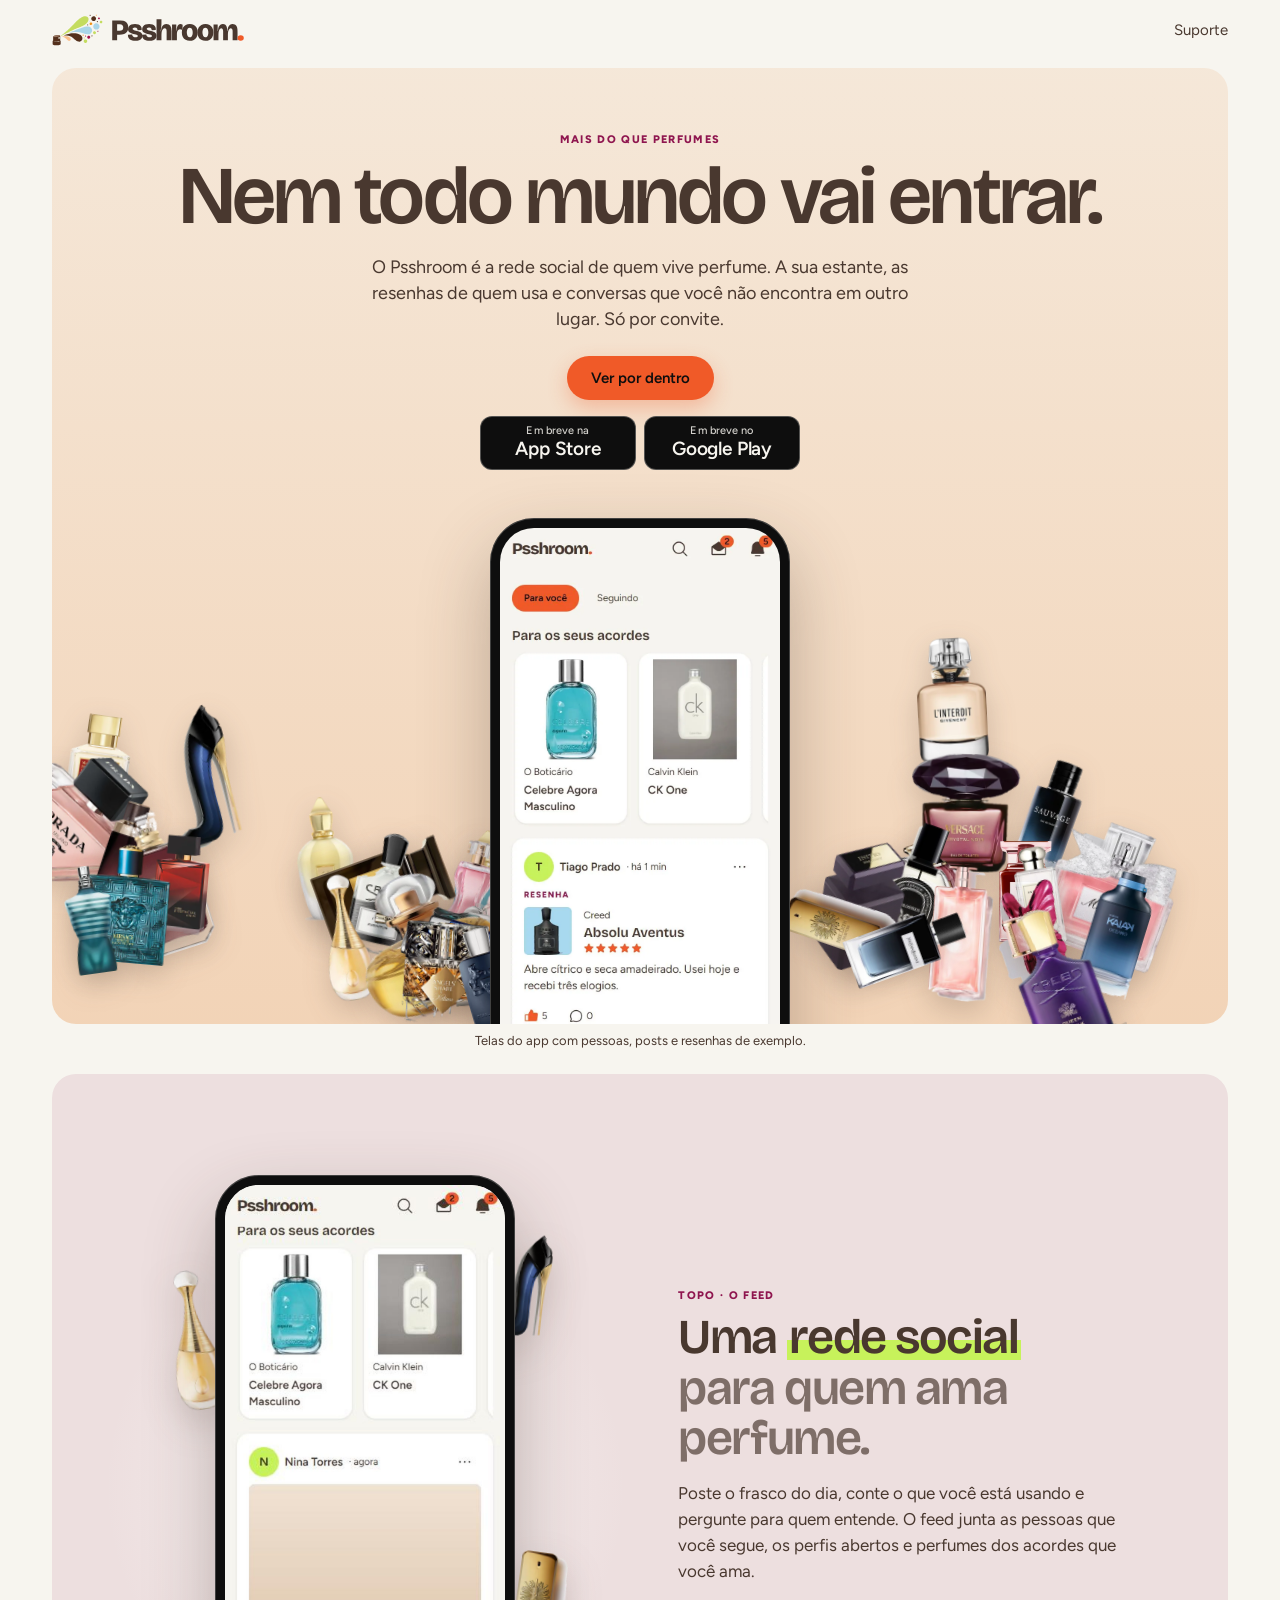
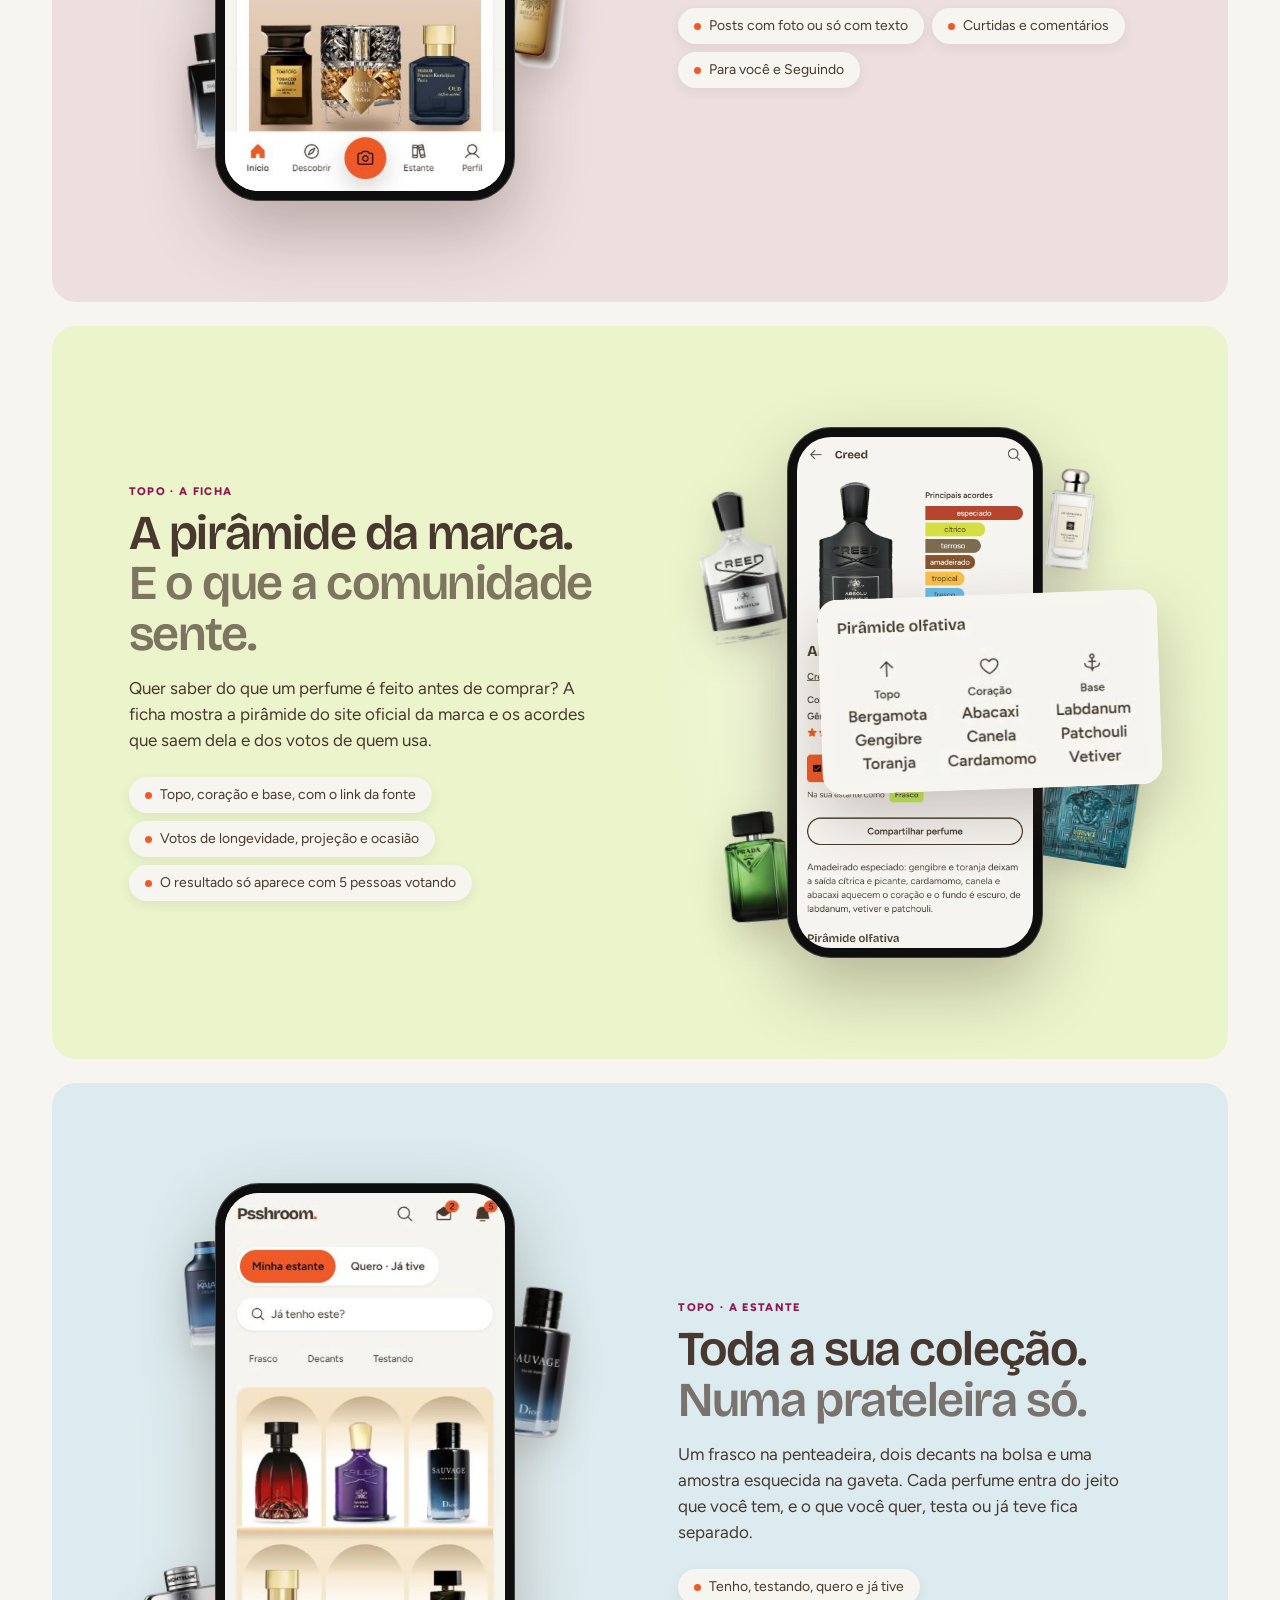
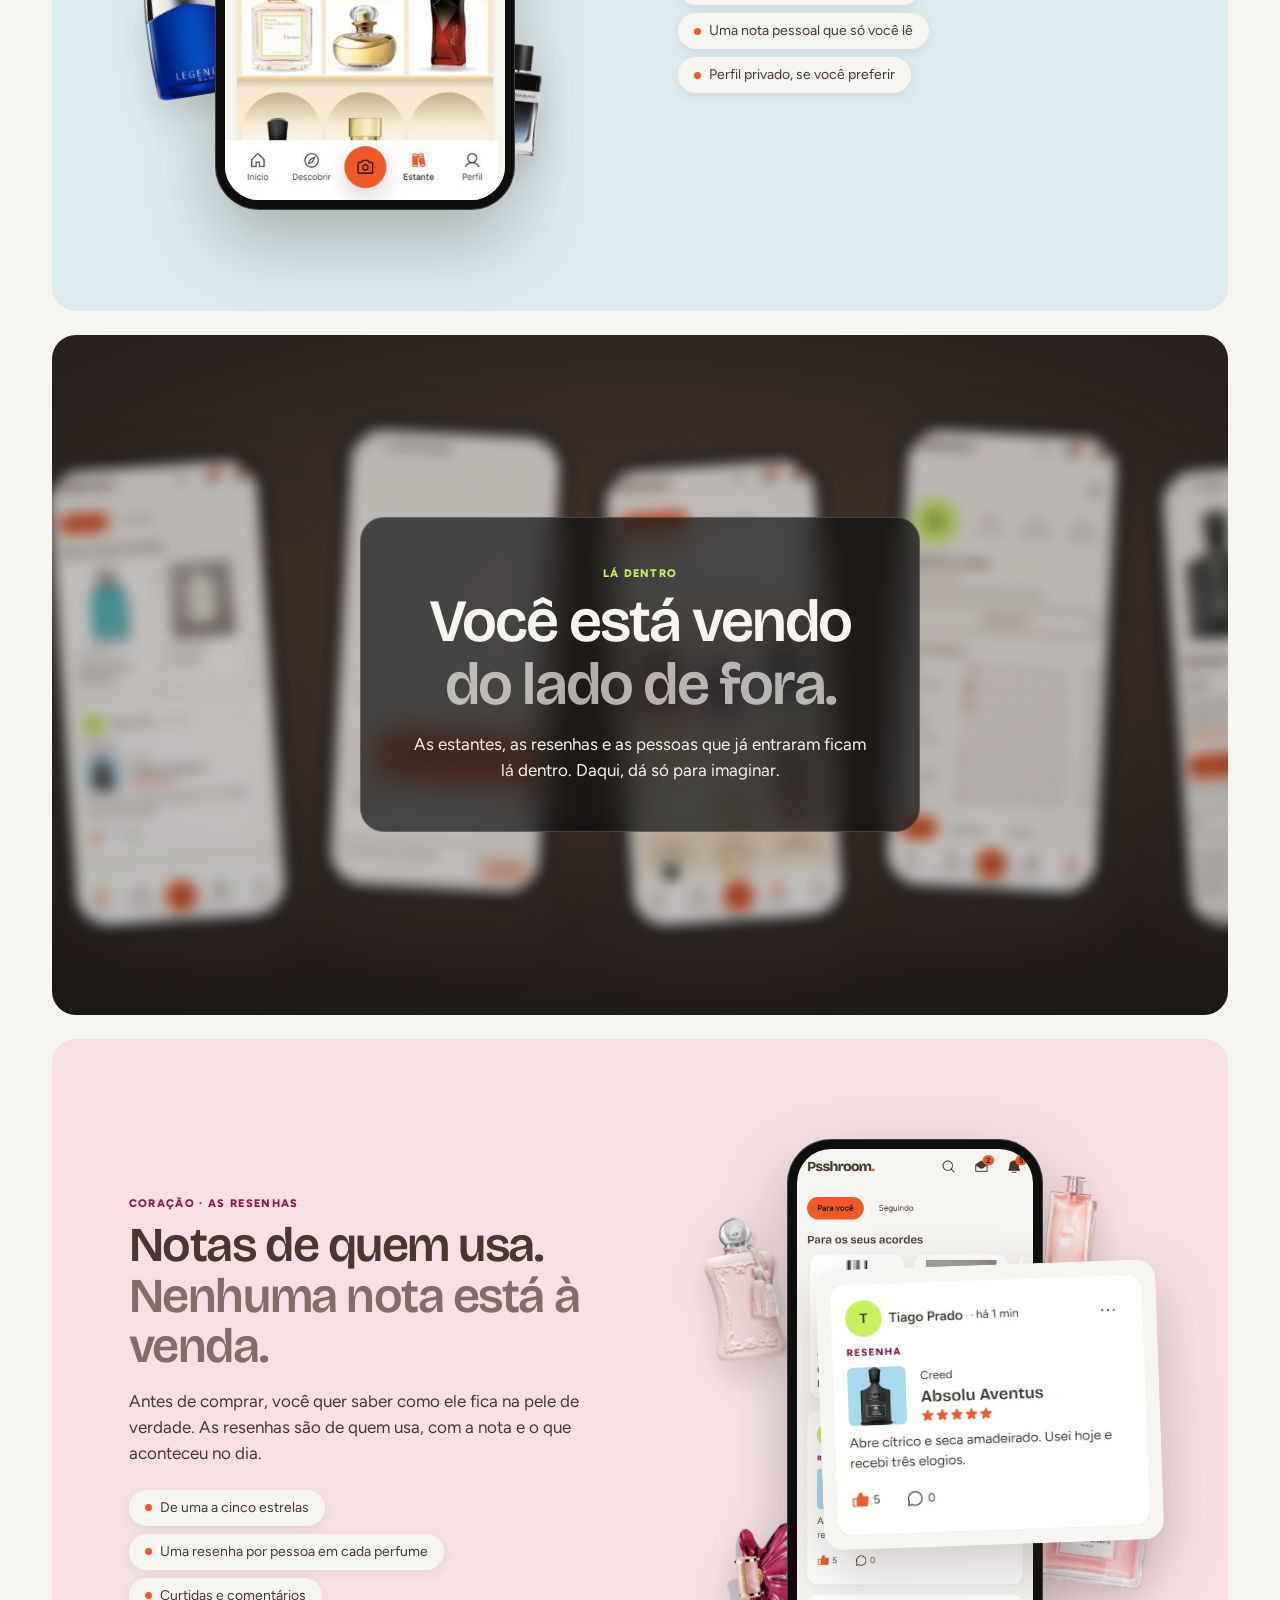
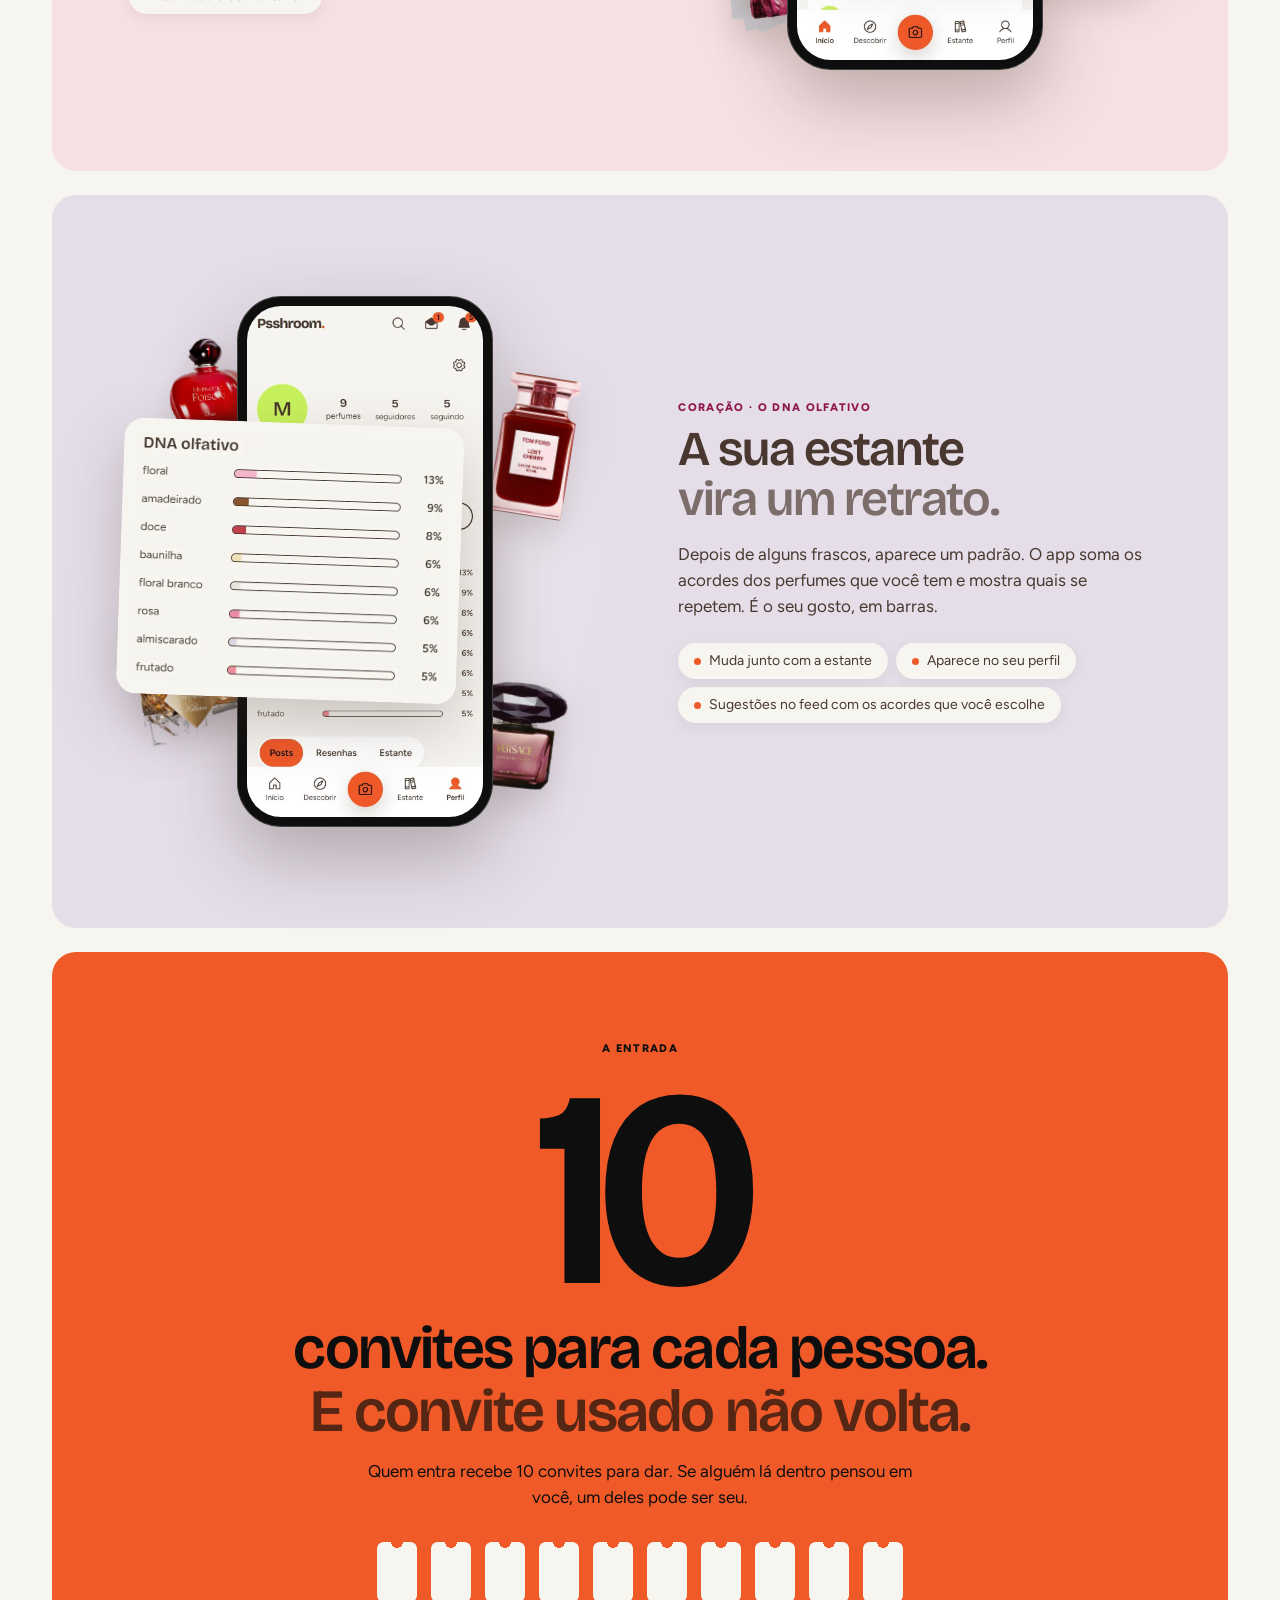
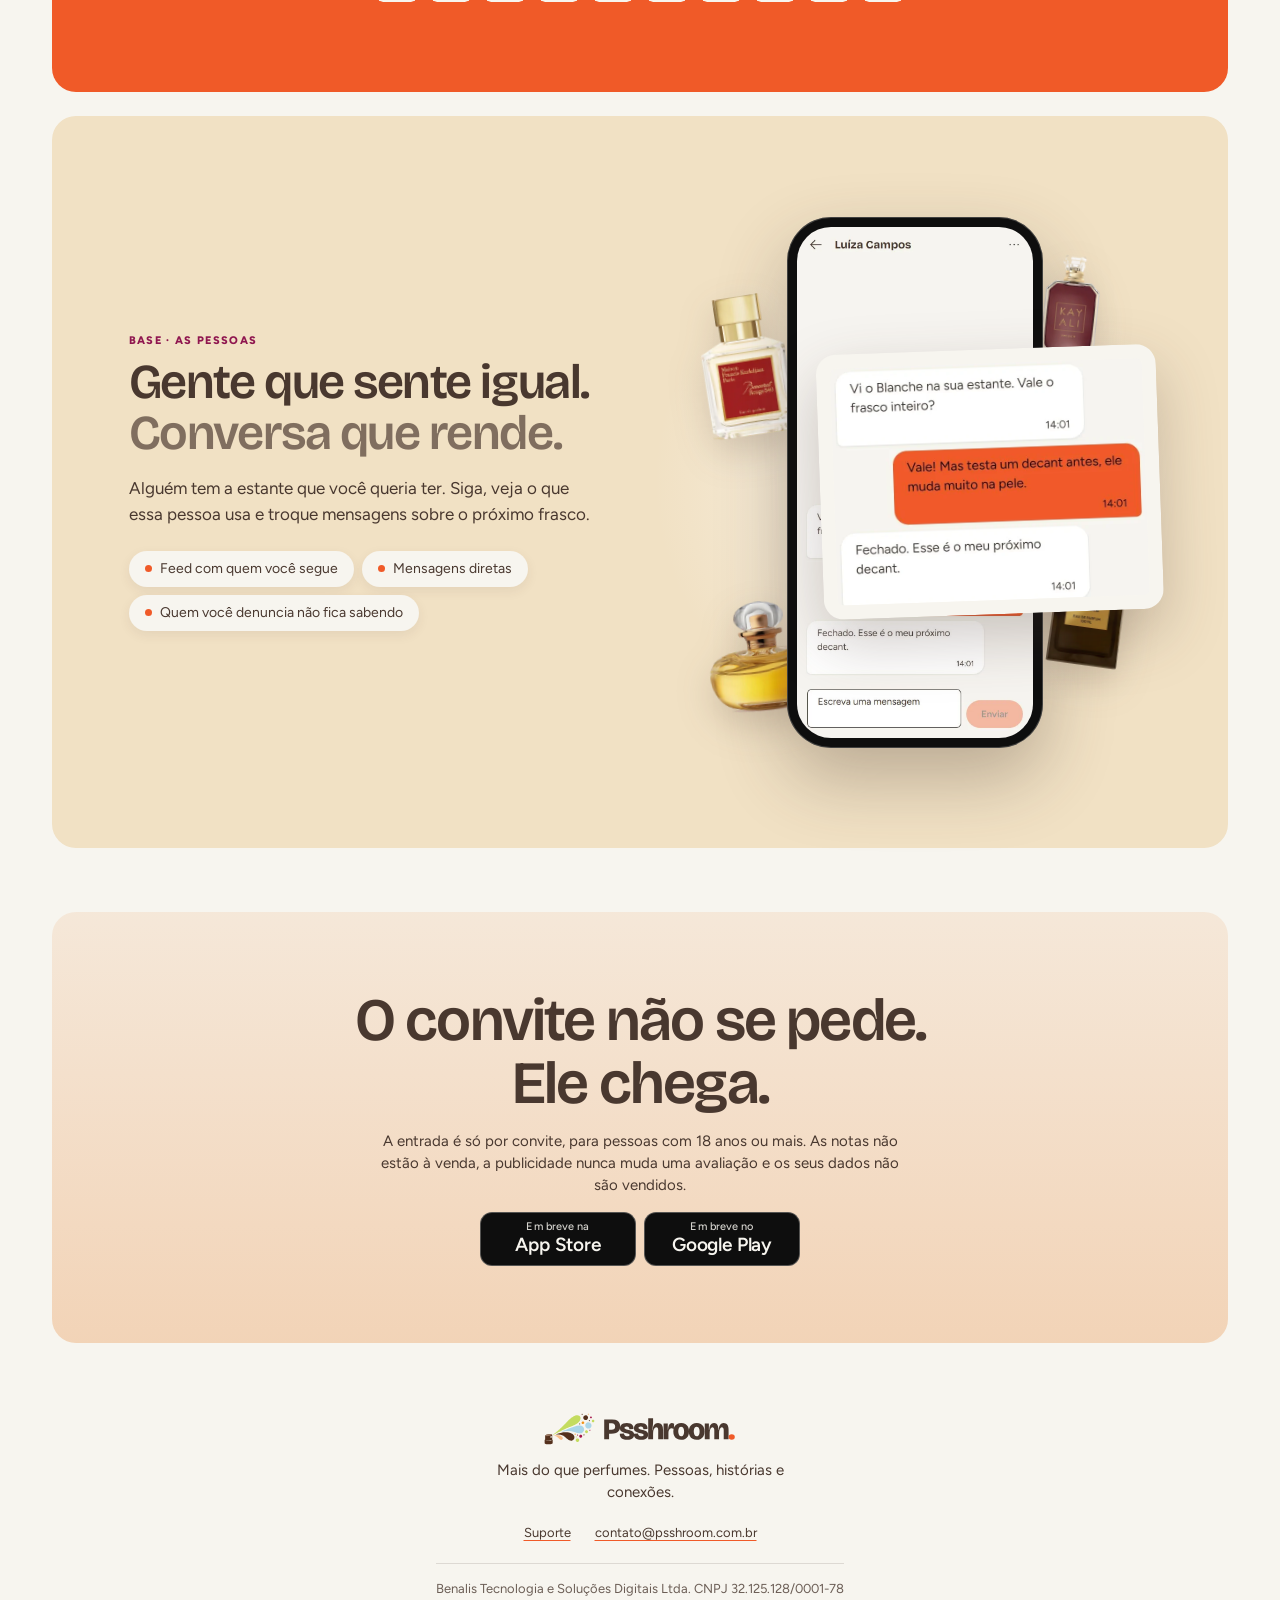
==== commit 329f0ebb: "Feed em vídeo e versão de celular Gerado por node site/gerar.mjs --publicar a partir de GuiMalassise" ====
--- a/index.html
+++ b/index.html
@@ -19,7 +19,7 @@
 <meta property="og:image:height" content="630">
 <meta property="og:image:alt" content="Psshroom. Nem todo mundo vai entrar. Só por convite.">
 <meta name="twitter:card" content="summary_large_image">
-<link rel="stylesheet" href="/estilo.css">
+<link rel="stylesheet" href="/estilo.css?v=5421c357">
 </head>
 <body>
 <header class="topo">
@@ -143,11 +143,10 @@
 <img class="voa" src="/frascos/ch-good-girl-edp.webp" alt="" loading="lazy" style="--x:33%;--y:-30%;--h:105px;--r:6deg;--v:7s">
 <img class="voa" src="/frascos/ysl-y-edp.webp" alt="" loading="lazy" style="--x:-32%;--y:30%;--h:115px;--r:-7deg;--v:9s">
 </div>
-<!-- O feed rolando sozinho, num laço de 24 s: posts com foto, resenhas e posts de texto. -->
-<div class="celular celular-secao celular-uso" role="img" aria-label="O feed do app rolando: posts com foto, resenhas e posts só com texto de pessoas de exemplo.">
+<!-- O feed em vídeo, num laço de 25 s: rolar, curtir, comentar. Gravado no app com pessoas de exemplo. -->
+<div class="celular celular-secao celular-uso" role="img" aria-label="O feed do app em uso: posts com foto e com texto de pessoas de exemplo, uma curtida e um comentário sendo escrito.">
 <div class="tela">
-<img src="/app/feed-rola/base.webp" alt="" width="750" height="1624" loading="lazy">
-<div class="feed-janela"><img class="feed-faixa" src="/app/feed-rola/faixa.webp" alt="" width="750" height="6588" loading="lazy"></div>
+<video class="feed-video" src="/app/feed-video/feed.mp4" poster="/app/feed-video/feed.jpg" width="750" height="1624" autoplay muted loop playsinline preload="metadata" aria-hidden="true"></video>
 </div>
 </div>
 </div>
--- a/estilo.css
+++ b/estilo.css
@@ -108,9 +108,10 @@
 .grifo { padding-inline: .06em; background: linear-gradient(transparent 56%, var(--verde-lima) 56%, var(--verde-lima) 90%, transparent 90%); -webkit-box-decoration-break: clone; box-decoration-break: clone; }
 .legenda { margin-top: var(--espaco-2); text-align: center; font-size: 13px; line-height: 18px; }
 .secao-texto > p:not(.sobrelinha) { max-width: 30em; font-size: 17px; line-height: 26px; }
-.secao ul { max-width: 30em; margin: var(--espaco-6) 0 0; padding: 0; list-style: none; }
-.secao li { display: flex; gap: var(--espaco-4); padding-block: var(--espaco-2); }
-.secao li::before { content: ""; flex: none; width: 16px; height: 1px; margin-top: 11px; background: var(--laranja); }
+/* Os tópicos são etiquetas, como os chips do app: fundo claro sobre a faixa e um ponto laranja. */
+.secao ul { display: flex; flex-wrap: wrap; gap: var(--espaco-2); max-width: 32em; margin: var(--espaco-6) 0 0; padding: 0; list-style: none; }
+.secao li { display: inline-flex; align-items: center; gap: var(--espaco-2); padding: var(--espaco-2) var(--espaco-4); border-radius: var(--raio-botao); background: var(--fundo); box-shadow: 0 4px 12px color-mix(in srgb, var(--marrom) 8%, transparent); font-size: 14px; line-height: 20px; }
+.secao li::before { content: ""; flex: none; width: 7px; height: 7px; border-radius: 50%; background: var(--laranja); }
 .vitrine { position: relative; display: grid; justify-items: center; padding-block: var(--espaco-6); }
 .celular-secao { z-index: 1; width: clamp(210px, 20vw, 260px); }
 .cartao-salta { z-index: 2; }
@@ -125,11 +126,8 @@
 .celular-uso:hover * { animation-play-state: paused; }
 @keyframes uso-resumo { 0%, 21.5% { translate: 100% 0; } 24%, 60.5% { translate: 0 0; } 63%, 100% { translate: 100% 0; } }
 @keyframes uso-rola { 0%, 37.5% { translate: 0 0; } 53%, 63% { translate: 0 -31.5%; } 64%, 100% { translate: 0 0; } }
-/* O feed rolando: a janela é a área que rola na tela do app (de 56 a 732 px numa tela de 812). A faixa para
-   em cada tipo de post: foto da Bia, foto do Rafael, resenhas e posts só de texto; depois volta ao topo. */
-.feed-janela { position: absolute; left: 0; right: 0; top: 6.897%; height: 83.25%; overflow: hidden; }
-.feed-faixa { animation: feed-rola 24s ease-in-out infinite; }
-@keyframes feed-rola { 0%, 10% { translate: 0 0; } 15%, 25% { translate: 0 -10%; } 30%, 40% { translate: 0 -28.8%; } 45%, 55% { translate: 0 -46.9%; } 62%, 80% { translate: 0 -79.25%; } 88%, 100% { translate: 0 0; } }
+/* O feed em vídeo dentro do celular (montado de capturas reais do app com pessoas de exemplo). */
+.feed-video { display: block; width: 100%; height: auto; aspect-ratio: 750 / 1624; background: var(--off-white); }
 @keyframes uso-quero { 0%, 68% { opacity: 0; } 70%, 95% { opacity: 1; } 98%, 100% { opacity: 0; } }
 /* Atrás do celular: uma aura na cor da faixa, que respira, e frascos do tema da seção flutuando devagar. */
 .vitrine::before { content: ""; position: absolute; left: 50%; top: 50%; width: min(120%, 620px); aspect-ratio: 1; border-radius: 50%; background: radial-gradient(circle, color-mix(in srgb, var(--faixa), var(--branco) 55%) 0%, transparent 65%); translate: -50% -50%; animation: respira 9s ease-in-out infinite alternate; }
@@ -225,14 +223,25 @@
   .celular-grande { width: min(62%, 260px); }
   /* No celular, os frascos se abrem um pouco mais para os lados, para não ficarem todos atrás do aparelho. */
   .palco { --u: 1.3cqw; }
+  /* Seções no celular: título, depois o aparelho com os frascos, e só então o texto e as etiquetas. */
+  .secao { gap: 0; padding: var(--espaco-8) var(--espaco-4); }
+  .secao-texto { display: contents; }
+  .secao .sobrelinha { order: 1; }
+  .secao h2 { order: 2; margin-bottom: 0; }
+  .secao .vitrine { order: 3; margin-block: var(--espaco-4); }
+  .secao-texto > p:not(.sobrelinha) { order: 4; }
+  .secao ul { order: 5; margin-top: var(--espaco-4); }
+  .voa { left: calc(50% + var(--x) * 1.3); height: calc(var(--h) * .75); }
 }
 /* Sem unidade de contêiner (navegadores antigos), a borrifada usa a largura da tela. */
 @supports not (width: 1cqw) {
   .palco { --u: 1vw; }
 }
 
-/* Quem pede menos movimento vê o feed parado. */
+/* Quem pede menos movimento vê tudo parado: as animações param, e o vídeo do feed dá lugar à imagem da primeira tela. */
 @media (prefers-reduced-motion: reduce) {
   html { scroll-behavior: auto; }
   *, *::before, *::after { animation: none !important; transition: none !important; }
-}
+  .feed-video { display: none; }
+  .tela:has(.feed-video) { background: url(/app/feed-video/feed.jpg) center / cover; }
+}
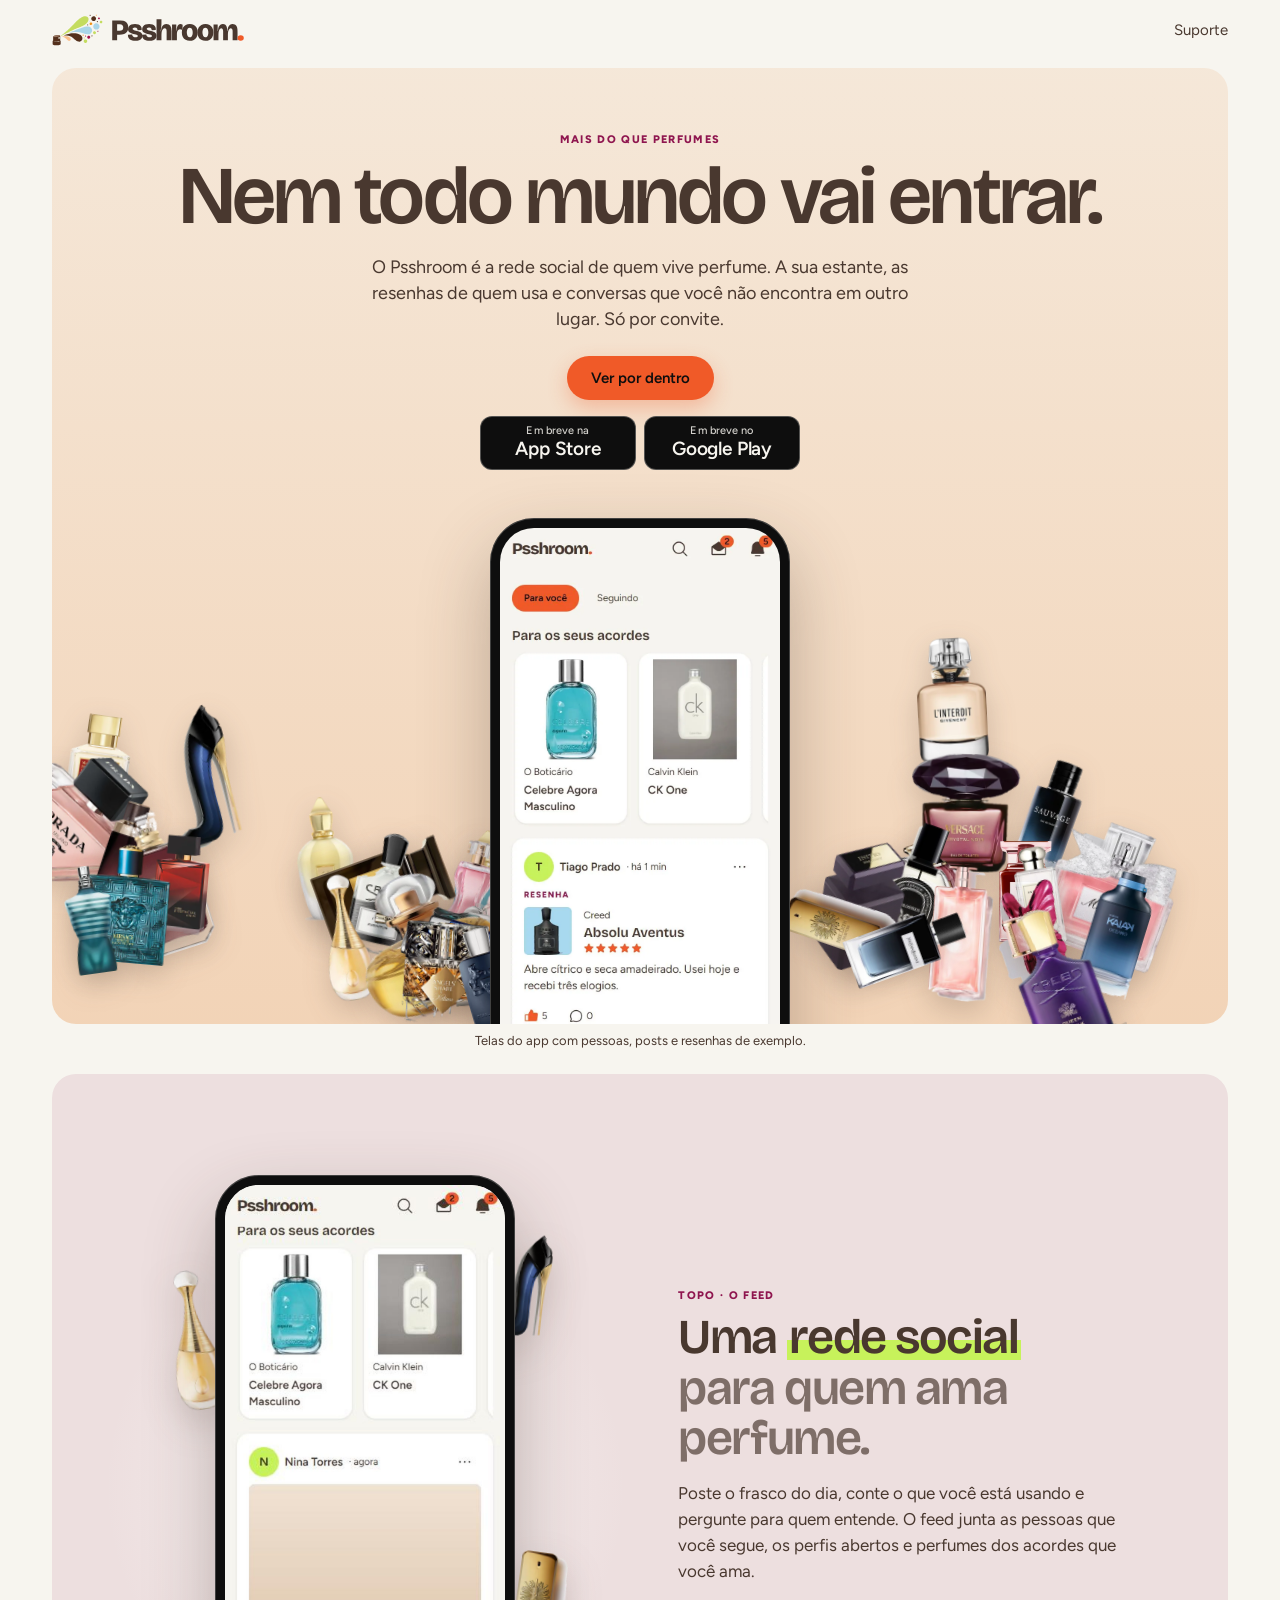
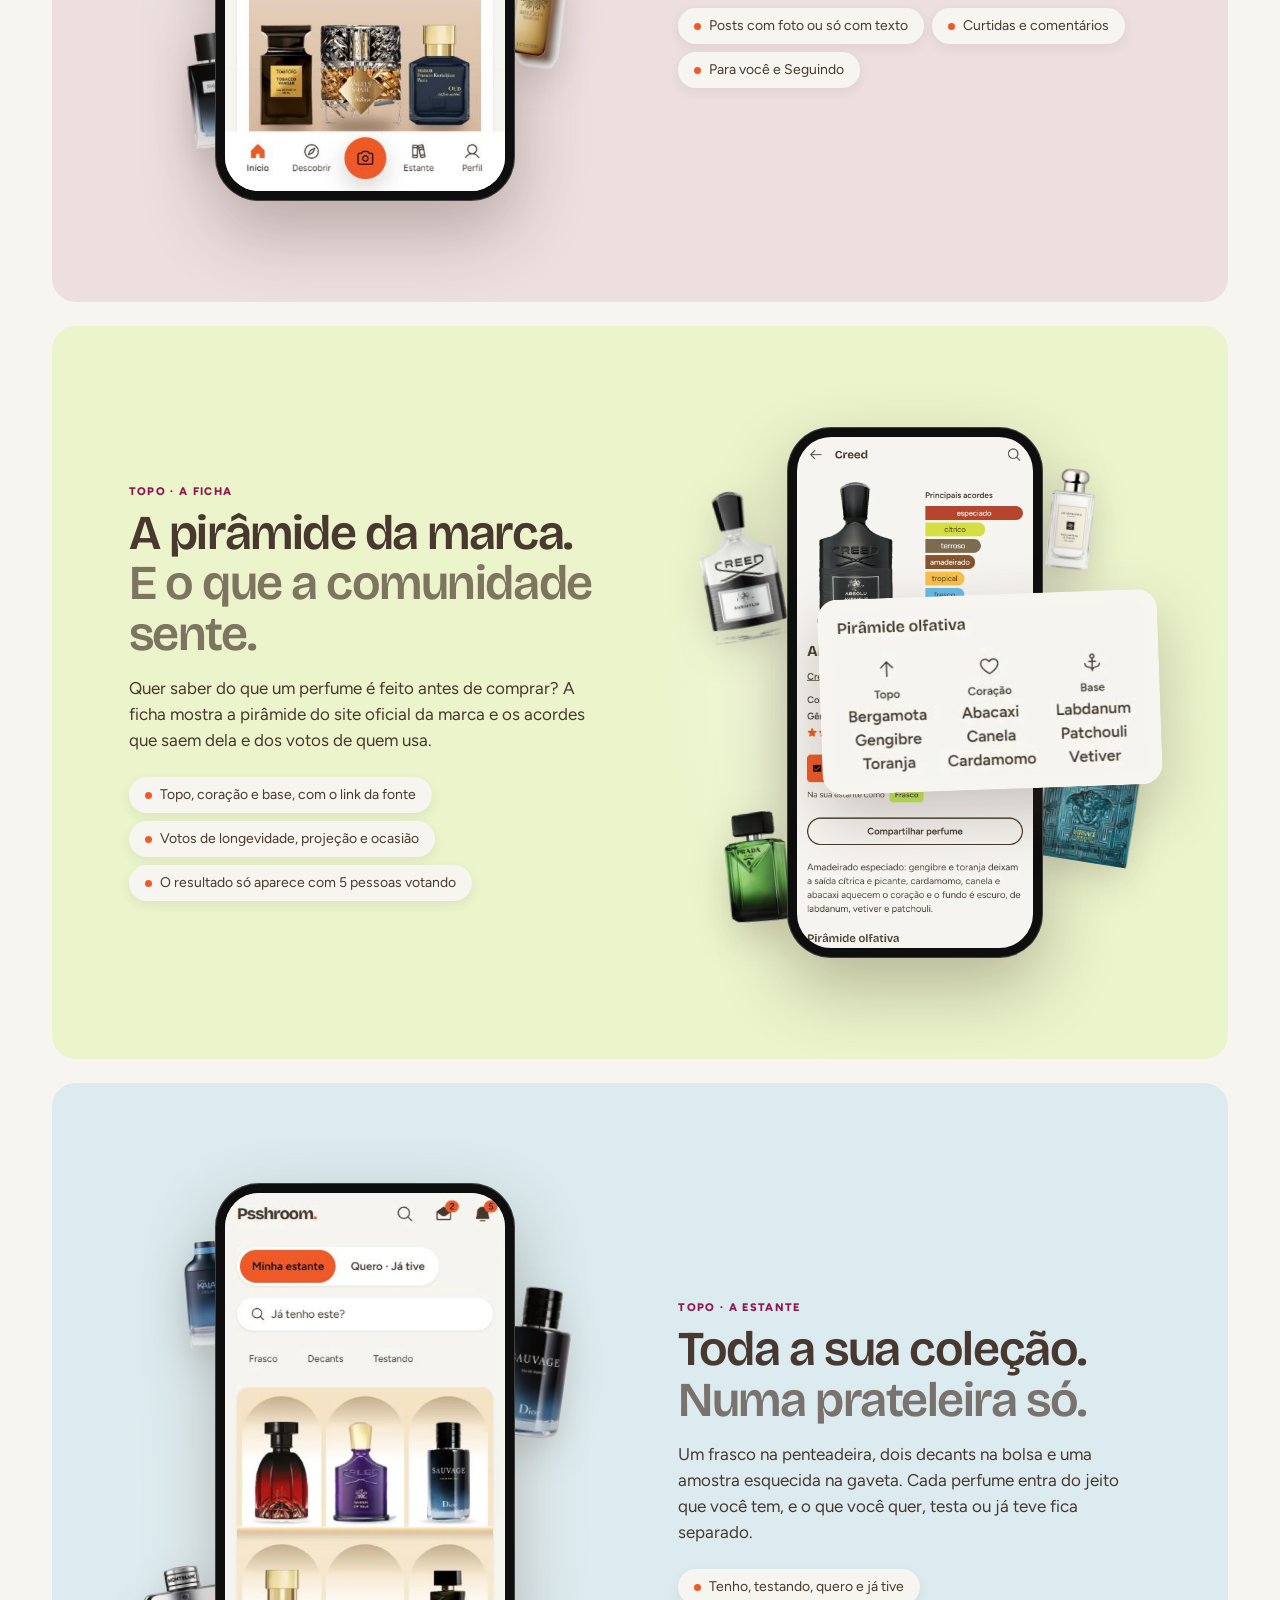
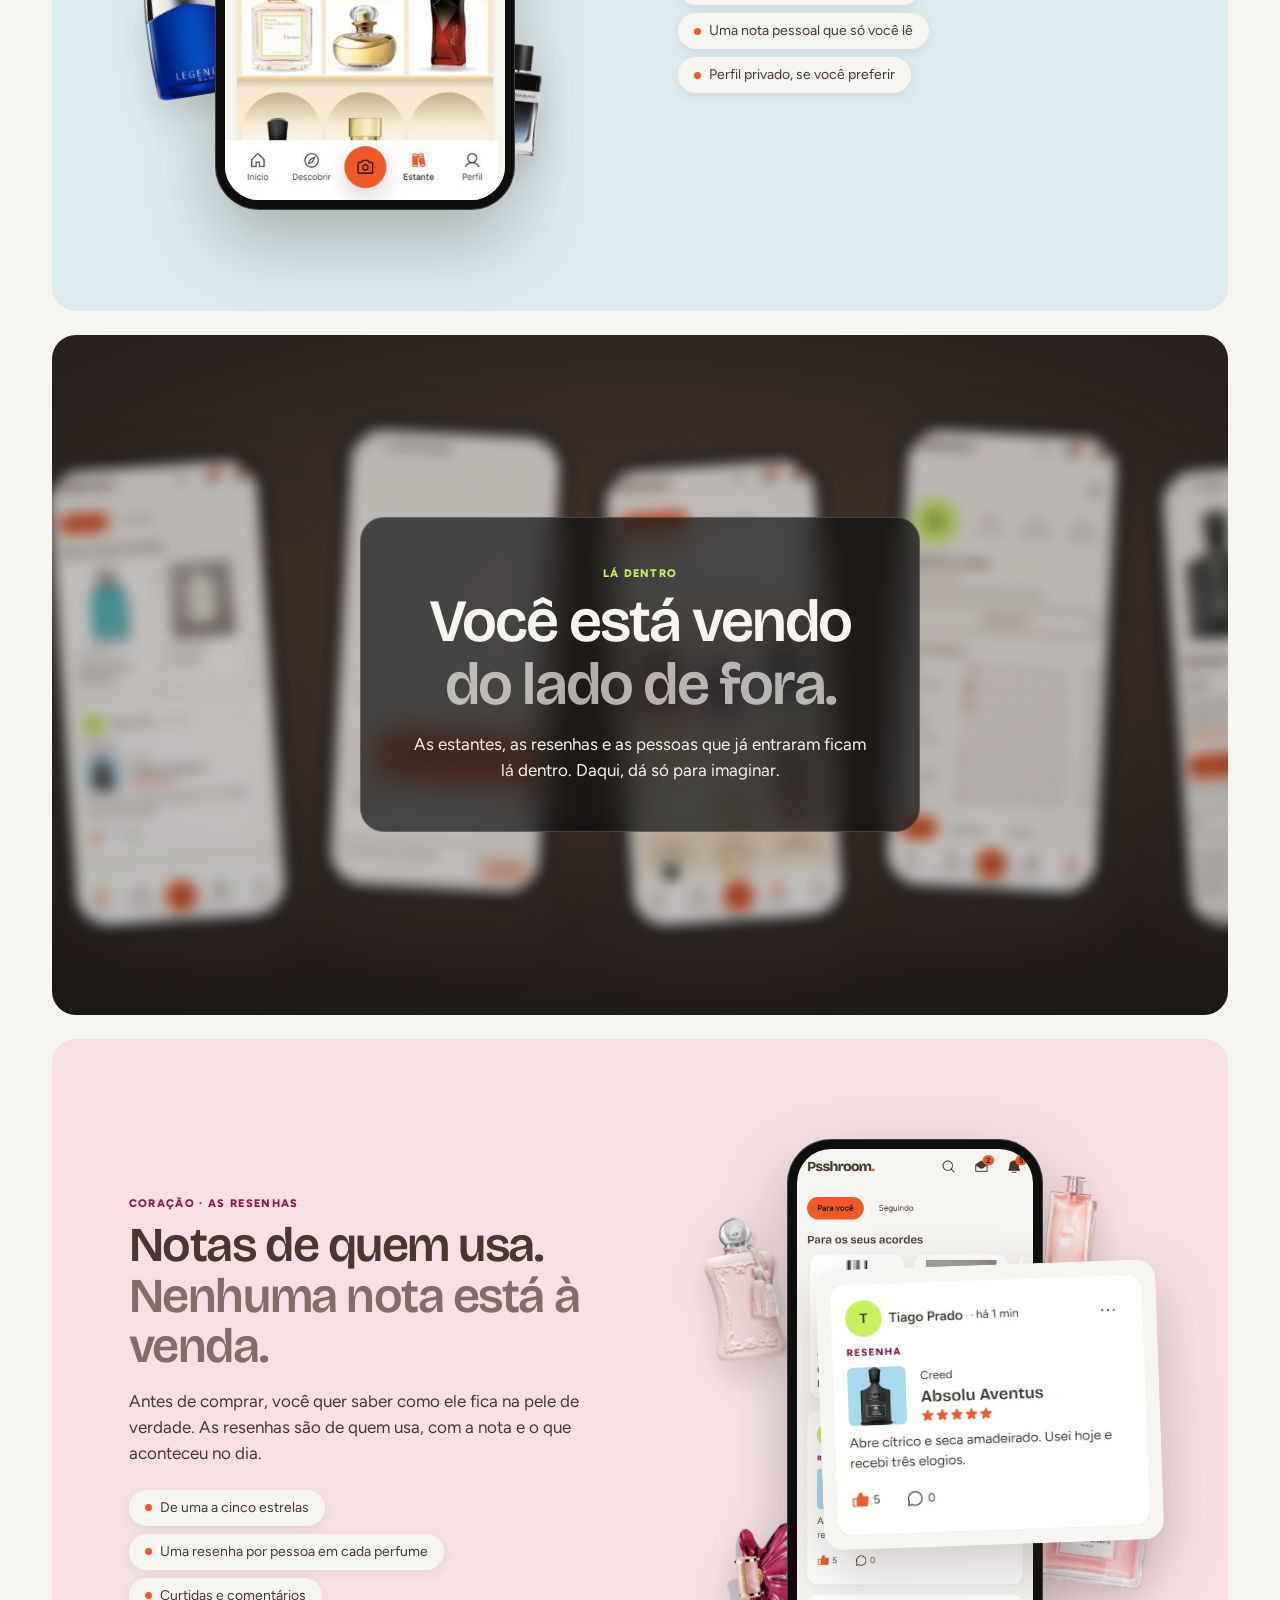
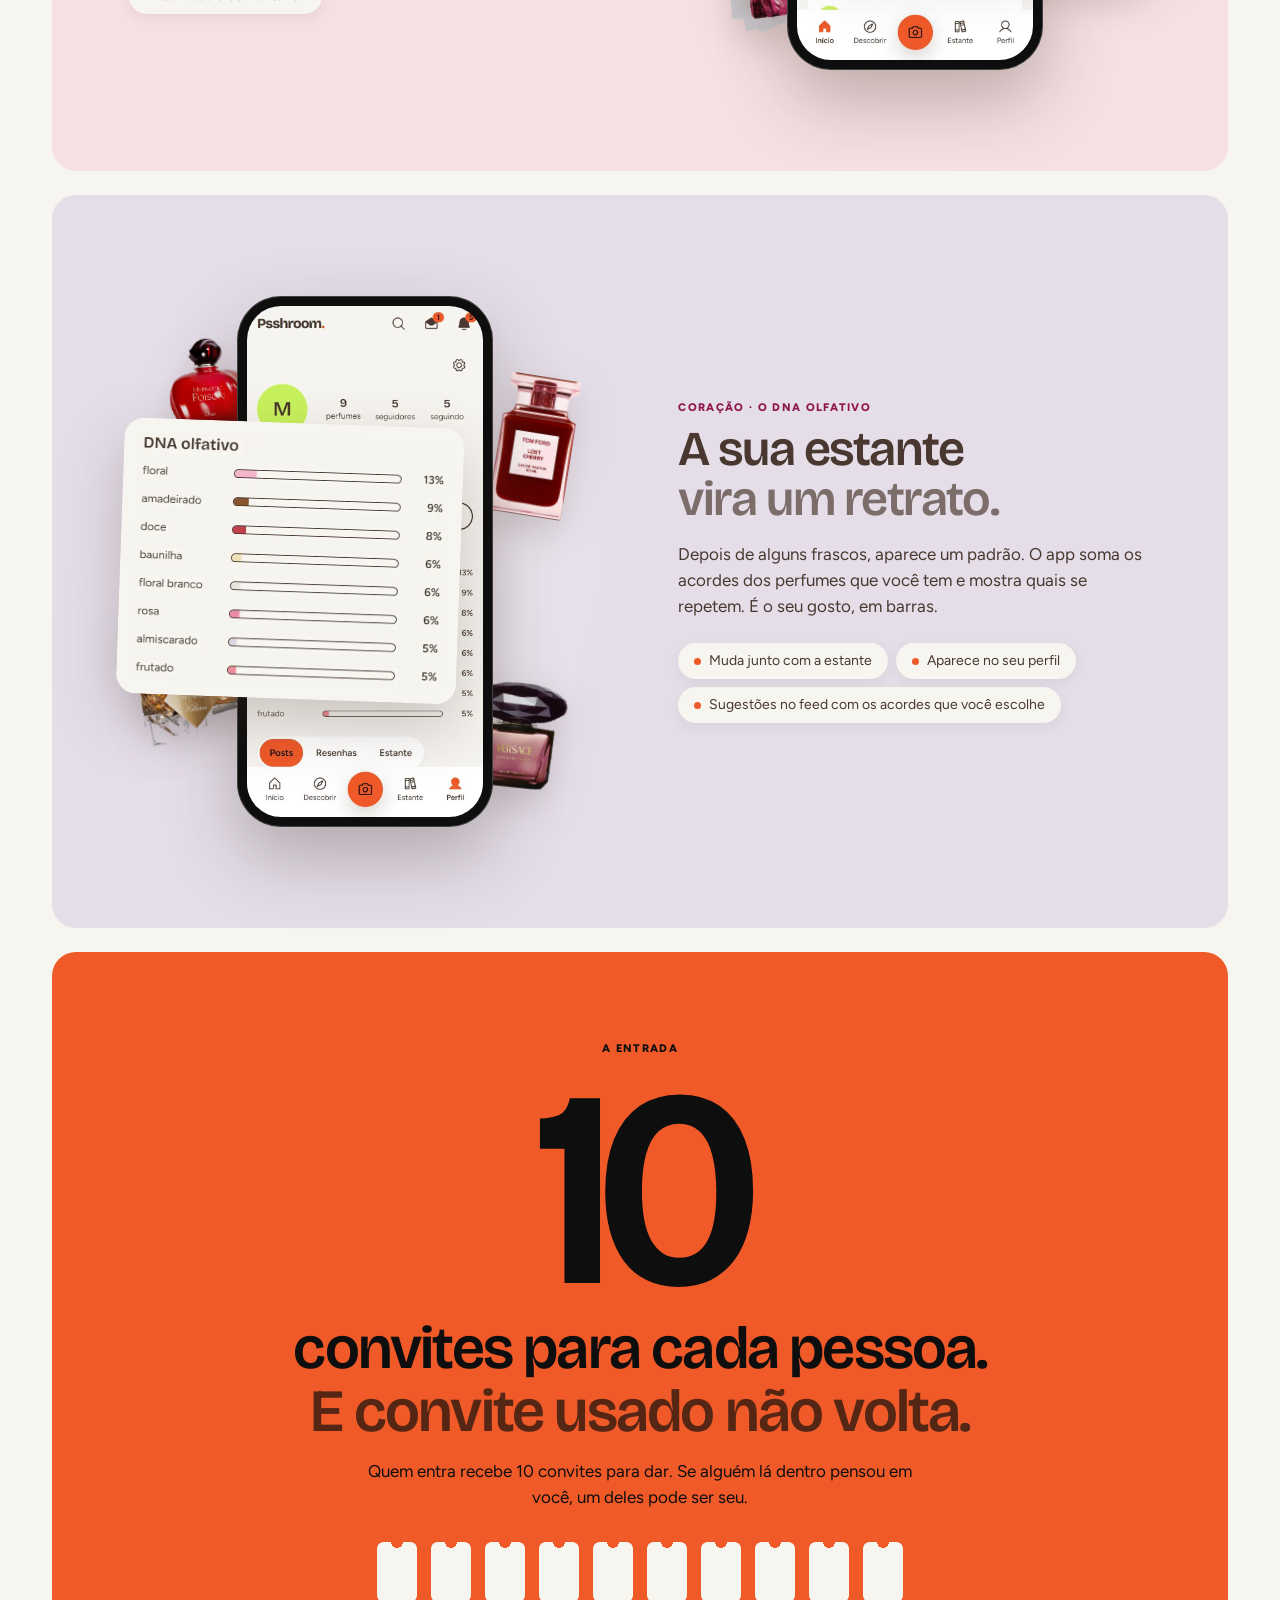
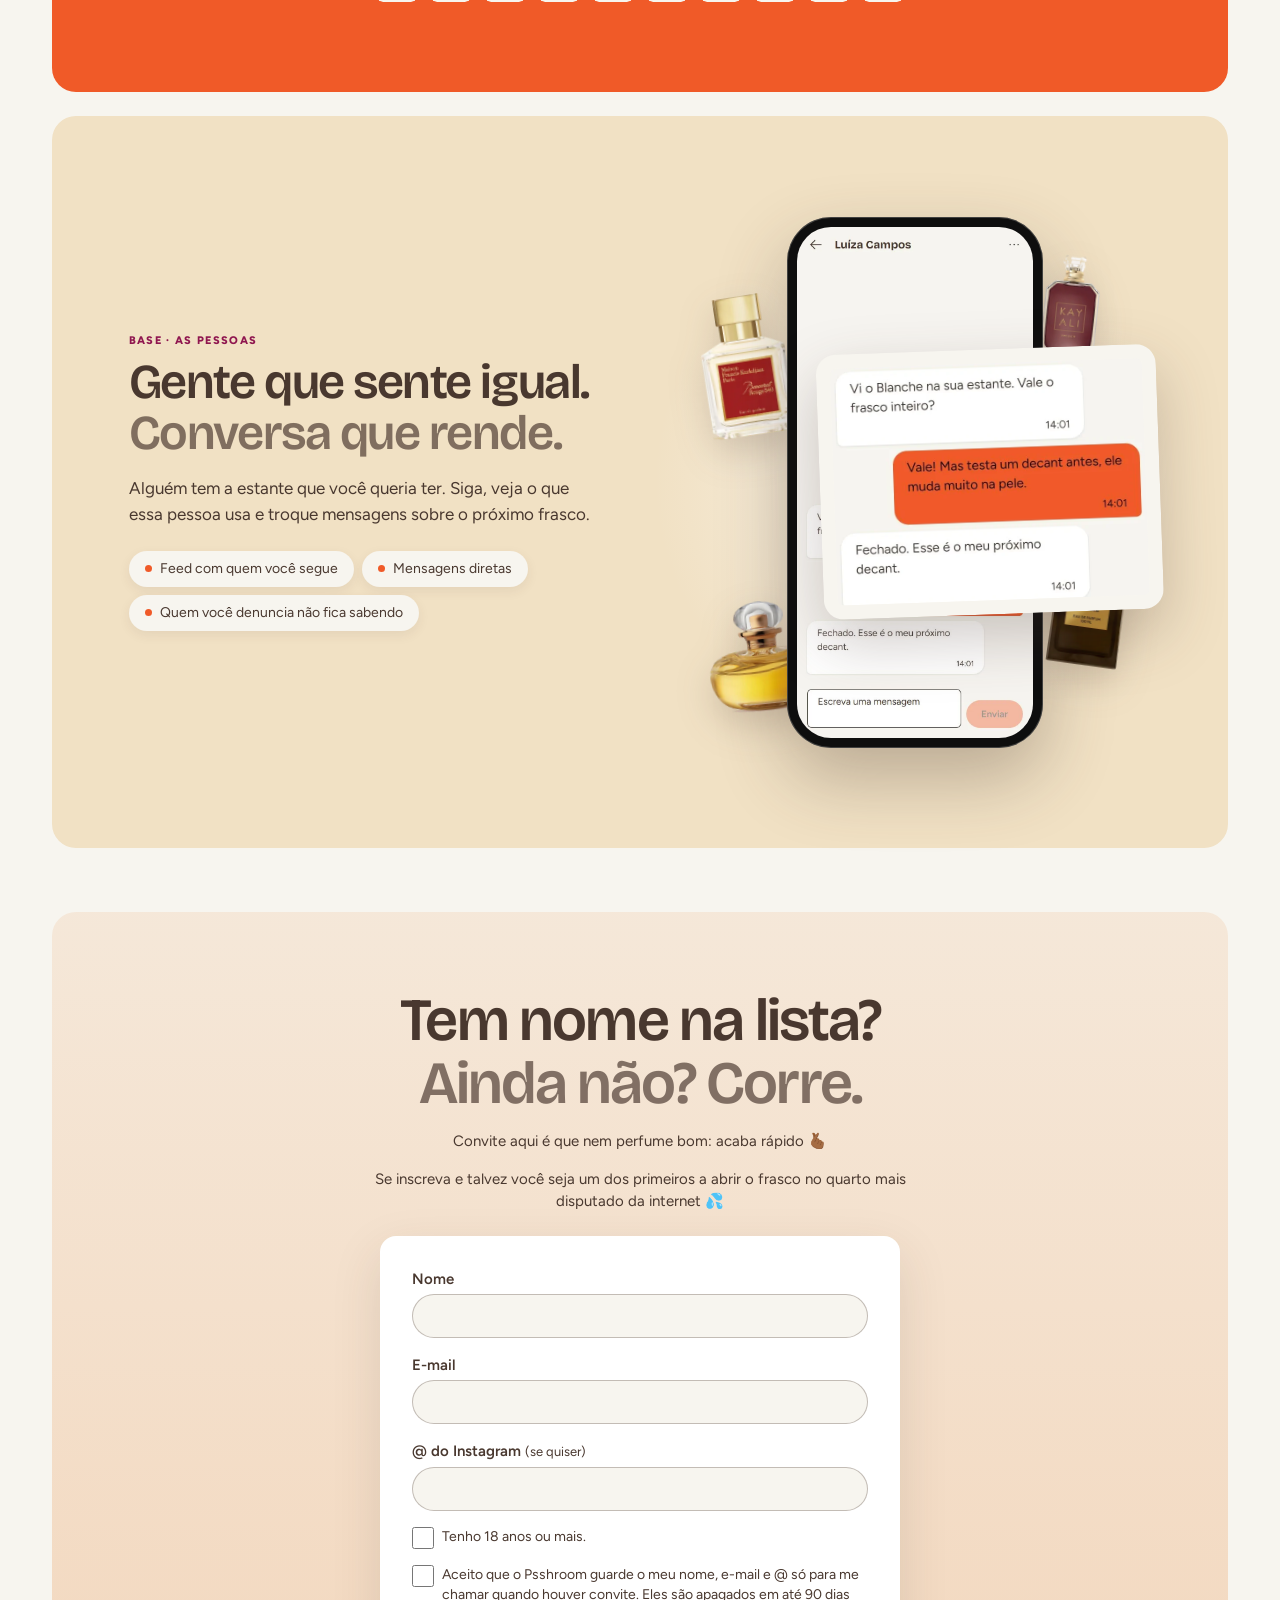
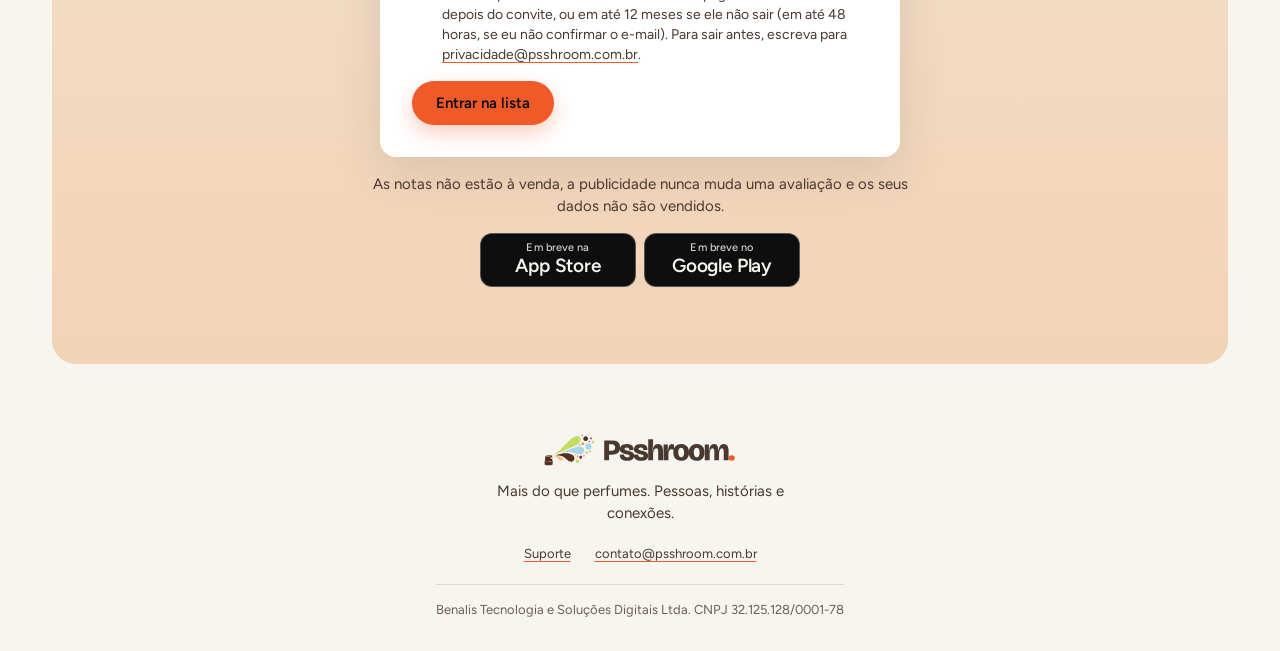
==== commit 2740a374: "Lista de espera no site Co-Authored-By: Claude Opus 5.5 <noreply@anthropic.com>" ====
--- a/index.html
+++ b/index.html
@@ -19,7 +19,7 @@
 <meta property="og:image:height" content="630">
 <meta property="og:image:alt" content="Psshroom. Nem todo mundo vai entrar. Só por convite.">
 <meta name="twitter:card" content="summary_large_image">
-<link rel="stylesheet" href="/estilo.css?v=5421c357">
+<link rel="stylesheet" href="/estilo.css?v=e990b37e">
 </head>
 <body>
 <header class="topo">
@@ -304,14 +304,84 @@
 </div>
 </section>
 
-<section class="fechamento">
-<h2>O convite não se pede.<br>Ele chega.</h2>
-<p>A entrada é só por convite, para pessoas com 18 anos ou mais. As notas não estão à venda, a publicidade nunca muda uma avaliação e os seus dados não são vendidos.</p>
+<section class="fechamento" id="lista-de-espera" aria-labelledby="lista-titulo">
+<h2 id="lista-titulo">Tem nome na lista?<br><span class="apagado">Ainda não? Corre.</span></h2>
+<p>Convite aqui é que nem perfume bom: acaba rápido 🫰🏾</p>
+<p>Se inscreva e talvez você seja um dos primeiros a abrir o frasco no quarto mais disputado da internet 💦</p>
+<form class="lista" data-api="https://xpfrkwinlpfzlpfljmjr.supabase.co" data-chave="sb_publishable_d63nNu78k8lpeYeUArx8Aw_-6n-EIN1" novalidate>
+<label class="lista-campo"><span>Nome</span><input name="nome" autocomplete="name" maxlength="80" required></label>
+<label class="lista-campo"><span>E-mail</span><input name="email" type="email" autocomplete="email" maxlength="254" required></label>
+<label class="lista-campo"><span>@ do Instagram <small>(se quiser)</small></span><input name="instagram" autocomplete="off" autocapitalize="none" spellcheck="false" maxlength="31"></label>
+<label class="lista-isca" aria-hidden="true">Não preencha <input name="site" tabindex="-1" autocomplete="off"></label>
+<label class="lista-marca"><input type="checkbox" name="maior_de_idade" required><span>Tenho 18 anos ou mais.</span></label>
+<label class="lista-marca"><input type="checkbox" name="aceite" required><span>Aceito que o Psshroom guarde o meu nome, e-mail e @ só para me chamar quando houver convite. Eles são apagados em até 90 dias depois do convite, ou em até 12 meses se ele não sair (em até 48 horas, se eu não confirmar o e-mail). Para sair antes, escreva para <a href="mailto:privacidade@psshroom.com.br">privacidade@psshroom.com.br</a>.</span></label>
+<button class="botao" type="submit">Entrar na lista</button>
+</form>
+<p class="lista-aviso" id="lista-aviso" role="status" aria-live="polite"></p>
+<p>As notas não estão à venda, a publicidade nunca muda uma avaliação e os seus dados não são vendidos.</p>
 <div class="lojas">
 <span class="loja"><small>Em breve na</small> App Store</span>
 <span class="loja"><small>Em breve no</small> Google Play</span>
 </div>
 </section>
+<script>
+(() => {
+  // A versão do texto do aceite acima: mudou o texto, muda a data (o banco guarda qual texto cada pessoa aceitou).
+  const VERSAO_ACEITE = "2026-11-12";
+  const form = document.querySelector(".lista");
+  const aviso = document.querySelector(".lista-aviso");
+  const botao = form.querySelector("button");
+  const frases = {
+    nome_invalido: "Escreva o seu nome.",
+    email_invalido: "Confira o e-mail.",
+    instagram_invalido: "Confira o @ do Instagram: só letras, números, ponto e sublinhado.",
+    falta_idade: "O Psshroom é só para quem tem 18 anos ou mais.",
+    falta_aceite: "Para entrar na lista, marque o aceite do uso do nome e do e-mail.",
+    muitos_envios: "Muitos pedidos agora. Tente de novo daqui a uma hora.",
+    email_sem_config: "A lista de espera está fechada agora. Tente de novo mais tarde.",
+  };
+  const campo = { nome_invalido: "nome", email_invalido: "email", instagram_invalido: "instagram", falta_idade: "maior_de_idade", falta_aceite: "aceite" };
+  // O campo com problema fica marcado e ligado ao aviso: o leitor de tela lê o erro junto com o campo.
+  function avisar(hint) {
+    aviso.textContent = frases[hint] ?? "Não deu para enviar agora. Tente de novo em instantes.";
+    const errado = form.elements[campo[hint]];
+    if (!errado) return;
+    errado.setAttribute("aria-invalid", "true");
+    errado.setAttribute("aria-describedby", "lista-aviso");
+    errado.focus();
+  }
+  form.addEventListener("submit", async (evento) => {
+    evento.preventDefault();
+    const f = form.elements;
+    for (const c of form.querySelectorAll("[aria-invalid]")) c.removeAttribute("aria-invalid"), c.removeAttribute("aria-describedby");
+    const local =
+      f.nome.value.trim().length < 2 ? "nome_invalido"
+      : !f.email.value.trim() || !f.email.checkValidity() ? "email_invalido"
+      : !f.maior_de_idade.checked ? "falta_idade"
+      : !f.aceite.checked ? "falta_aceite" : null;
+    if (local) return avisar(local);
+    botao.disabled = true;
+    aviso.textContent = "Enviando…";
+    try {
+      const r = await fetch(`${form.dataset.api}/rest/v1/rpc/entrar_lista_espera`, {
+        method: "POST",
+        headers: { apikey: form.dataset.chave, "Content-Type": "application/json" },
+        body: JSON.stringify({ nome: f.nome.value, email: f.email.value, instagram: f.instagram.value || null,
+          maior_de_idade: true, aceite: true, versao_aceite: VERSAO_ACEITE, site: f.site.value || null }),
+      });
+      if (r.ok) {
+        form.hidden = true;
+        aviso.textContent = "Quase lá! Se este e-mail ainda não estiver confirmado, mandamos um link para ele. Abra em até 24 horas e toque em Confirmar. Não chegou? Olhe o spam.";
+        return;
+      }
+      avisar((await r.json().catch(() => ({}))).hint);
+    } catch {
+      aviso.textContent = "Sem conexão. Confira a internet e tente de novo.";
+    }
+    botao.disabled = false;
+  });
+})();
+</script>
 
 </div>
 
--- a/estilo.css
+++ b/estilo.css
@@ -185,6 +185,27 @@
 .fechamento { margin-top: clamp(32px, 5vw, 64px); padding: clamp(32px, 6vw, 88px) clamp(24px, 5vw, 72px); border-radius: var(--raio-painel); background: linear-gradient(180deg, var(--pessego-claro), var(--pessego)); text-align: center; }
 .fechamento p { max-width: 36em; margin: var(--espaco-4) auto 0; }
 
+/* Lista de espera (Fatia 3): o formulário numa folha branca dentro do fechamento. */
+.lista { display: grid; gap: var(--espaco-4); max-width: 520px; margin: var(--espaco-6) auto 0; padding: clamp(20px, 4vw, 32px); border-radius: var(--raio-card); background: var(--fundo-cartao); box-shadow: var(--sombra-suave); text-align: left; }
+.lista-campo { display: grid; gap: var(--espaco-1); font-weight: 600; }
+.lista-campo small { font-size: 13px; font-weight: 400; }
+.lista-campo input { min-height: var(--toque-minimo); padding: 0 var(--espaco-4); border: 1px solid color-mix(in srgb, var(--texto) 30%, transparent); border-radius: var(--raio-botao); background: var(--fundo); color: var(--texto); font: 400 16px/22px var(--font-texto); }
+.lista-marca { display: flex; align-items: flex-start; gap: var(--espaco-2); font-size: 14px; line-height: 20px; }
+.lista-marca input { flex: none; width: 22px; height: 22px; margin: 0; accent-color: var(--laranja); }
+.lista .botao { justify-self: start; border: 0; font: 600 15px/22px var(--font-texto); cursor: pointer; }
+.lista .botao:disabled { opacity: .6; cursor: progress; }
+.lista[hidden] { display: none; }
+.confirmar h1 { font-size: clamp(34px, 4.7vw, 60px); line-height: 1.04; letter-spacing: -.03em; }
+.confirmar .lista { margin-top: var(--espaco-4); }
+.confirmar > p:last-child .botao { margin-top: var(--espaco-2); }
+.botao-claro { background: var(--fundo-cartao); color: var(--texto); box-shadow: var(--sombra-suave); }
+.lista-dica { margin: 0; font-size: 14px; line-height: 20px; }
+.lista input:focus-visible { outline: 2px solid var(--foco); outline-offset: 2px; }
+/* Campo que só robô preenche: fora da tela, fora do Tab e do leitor de tela. */
+.lista-isca { position: absolute; left: -10000px; width: 1px; height: 1px; overflow: hidden; }
+.fechamento .lista-aviso { font-weight: 600; }
+.lista-aviso:empty { display: none; }
+
 /* Páginas de texto */
 .pagina { padding-block: var(--espaco-2) var(--espaco-8); }
 .faixa { padding: clamp(32px, 4vw, 56px) clamp(24px, 4vw, 56px) 96px; border-radius: var(--raio-painel); background: linear-gradient(180deg, var(--pessego), var(--pessego-claro)); }
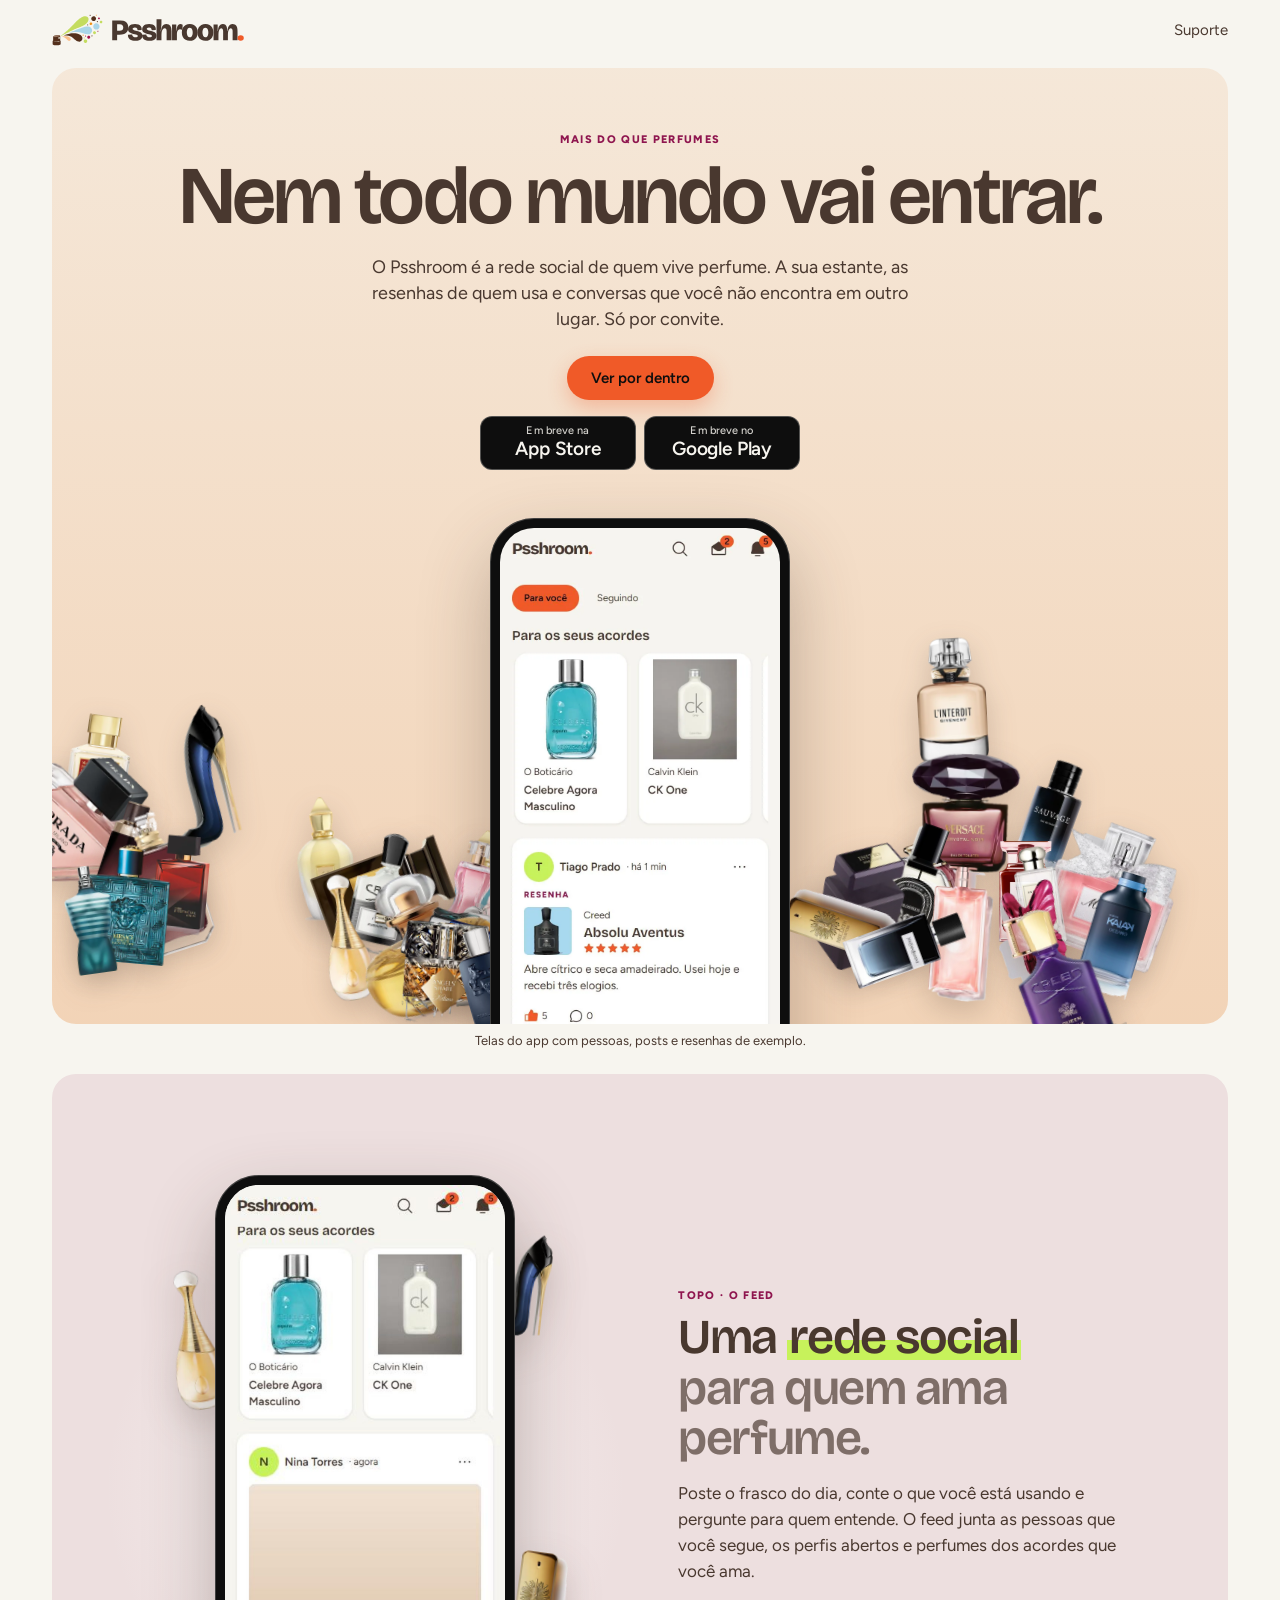
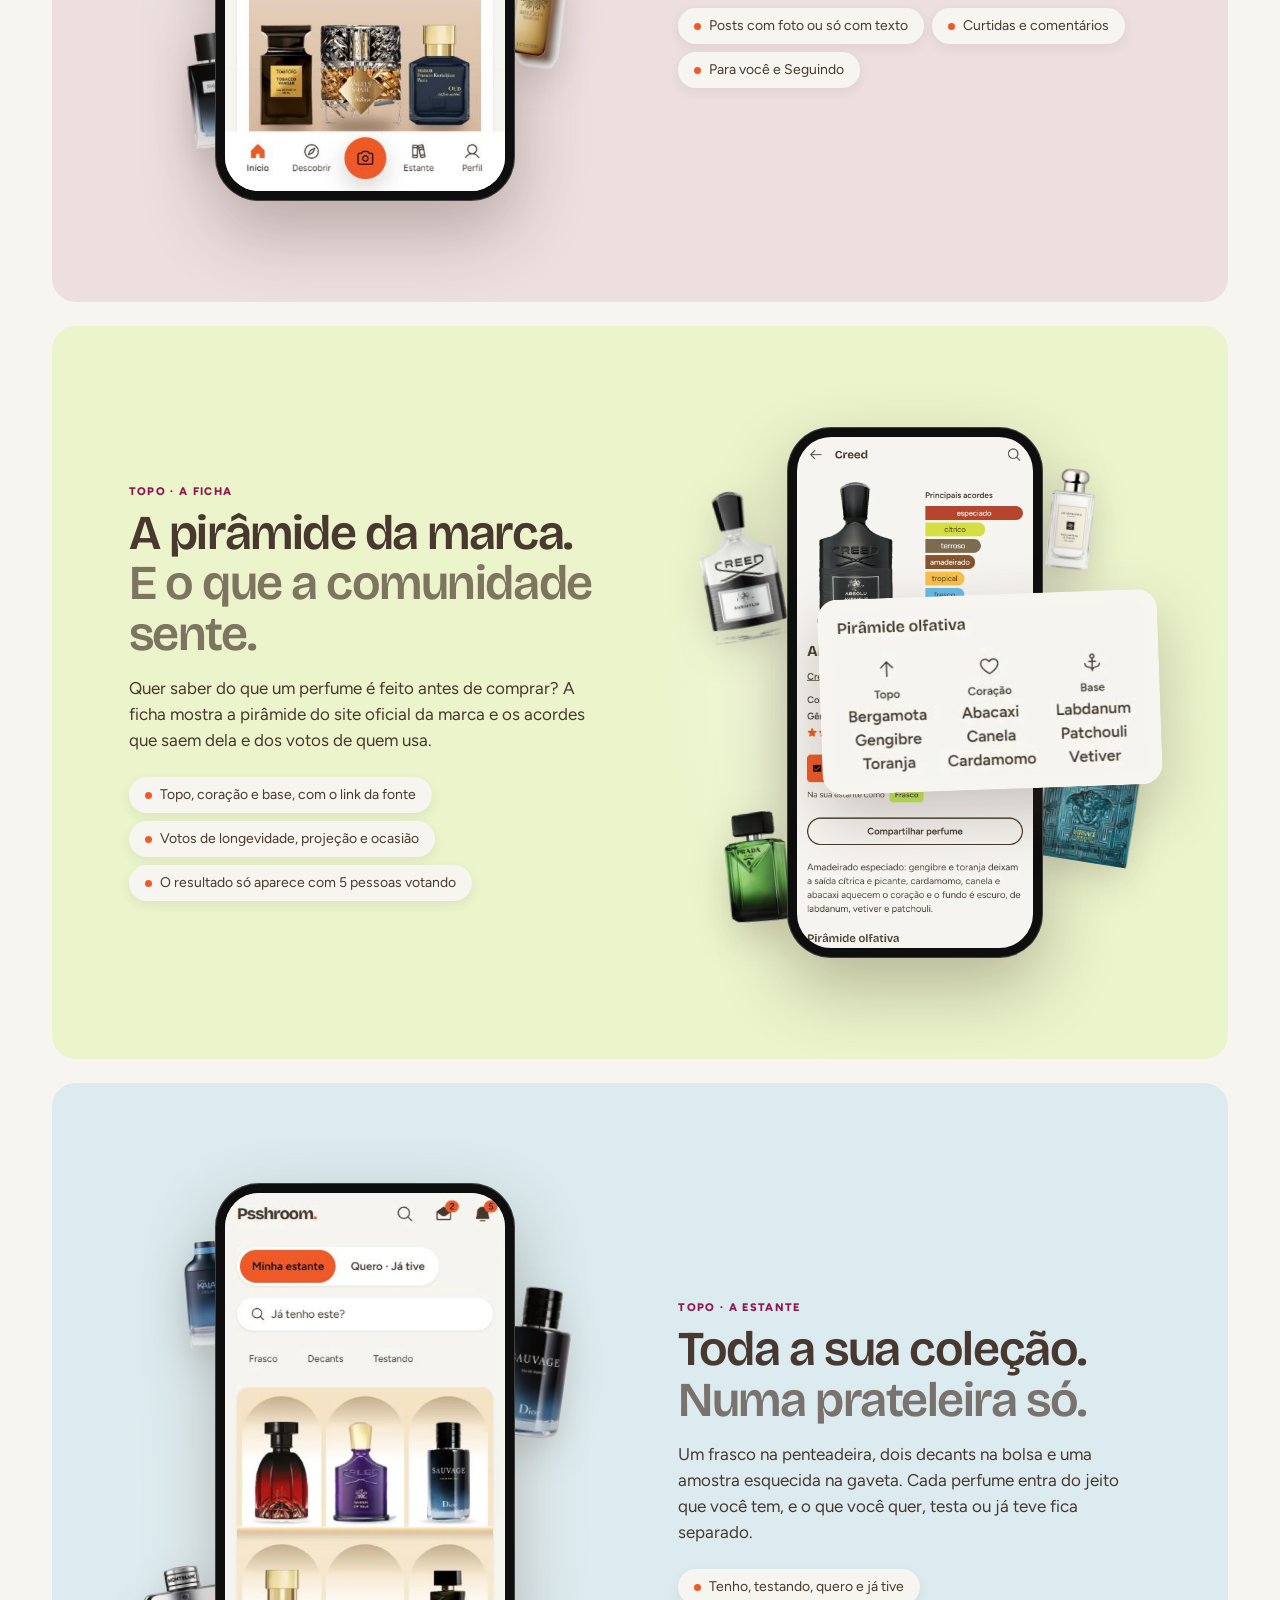
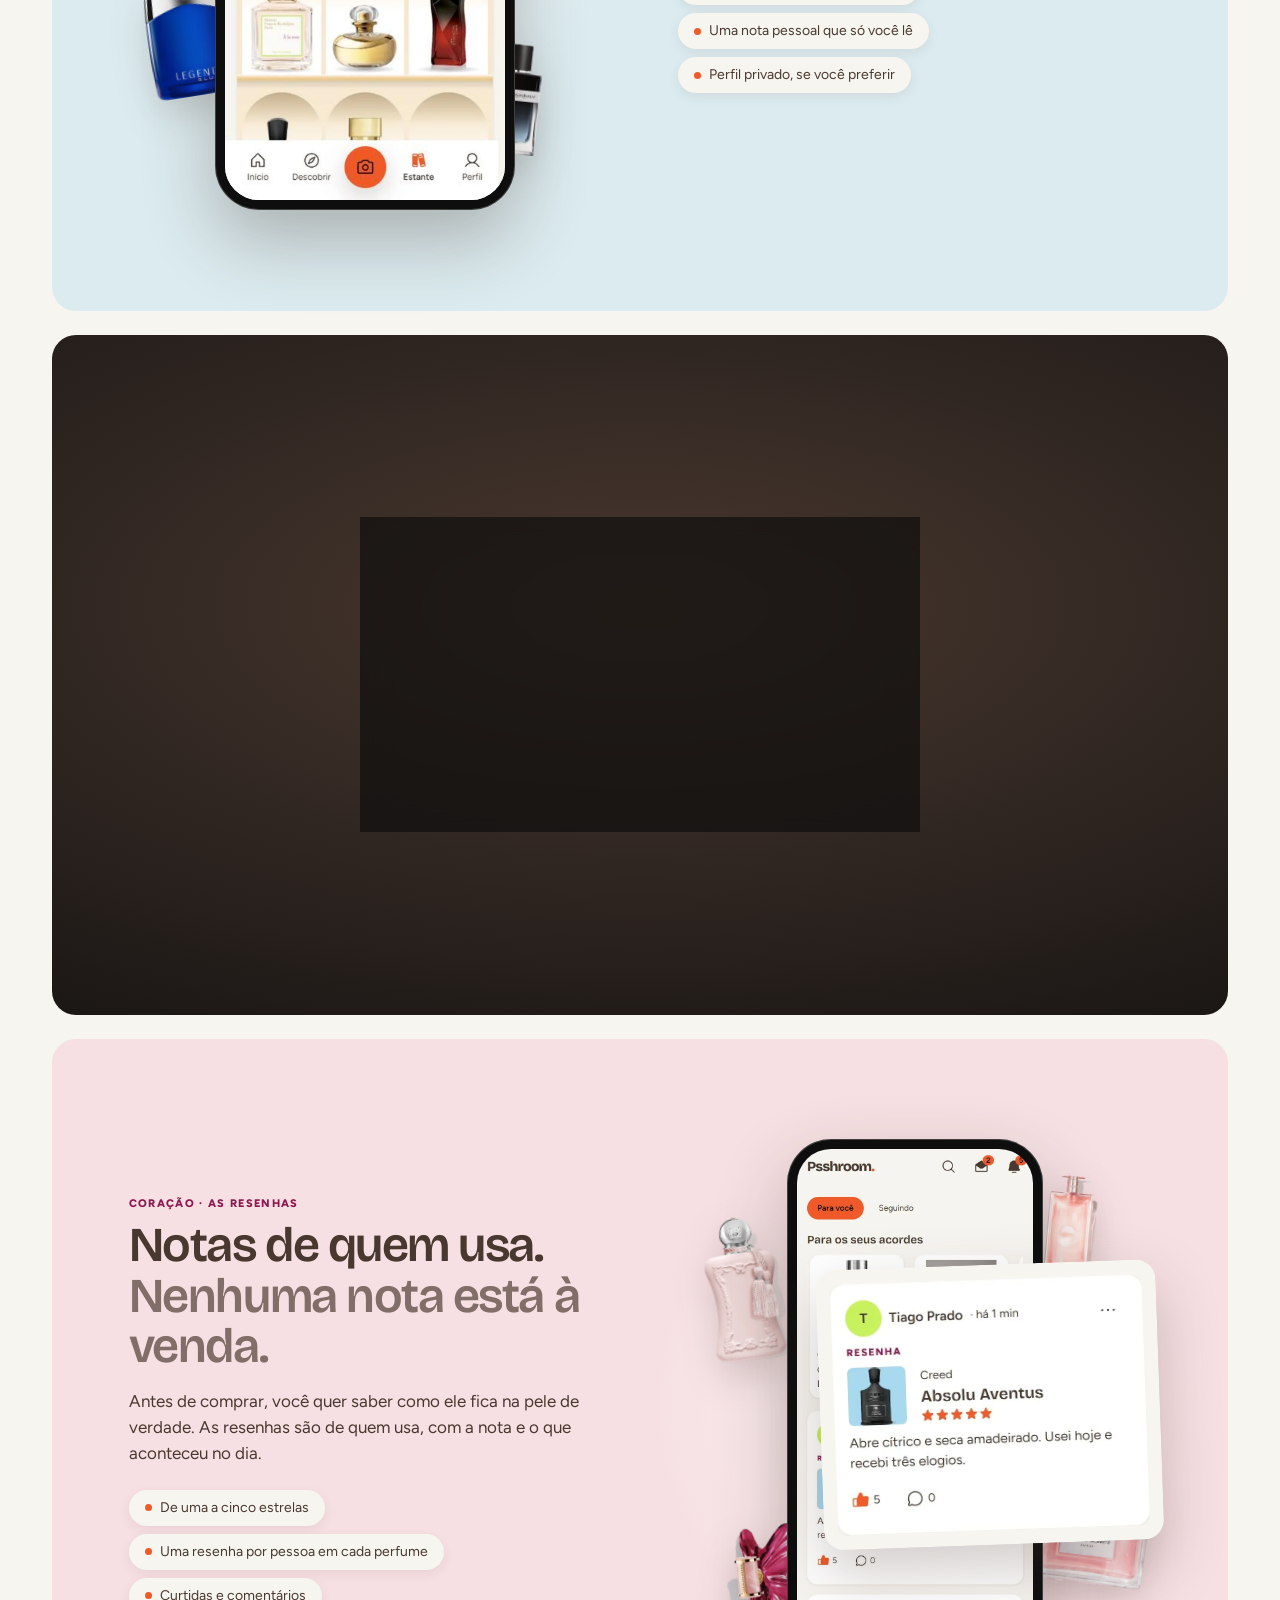
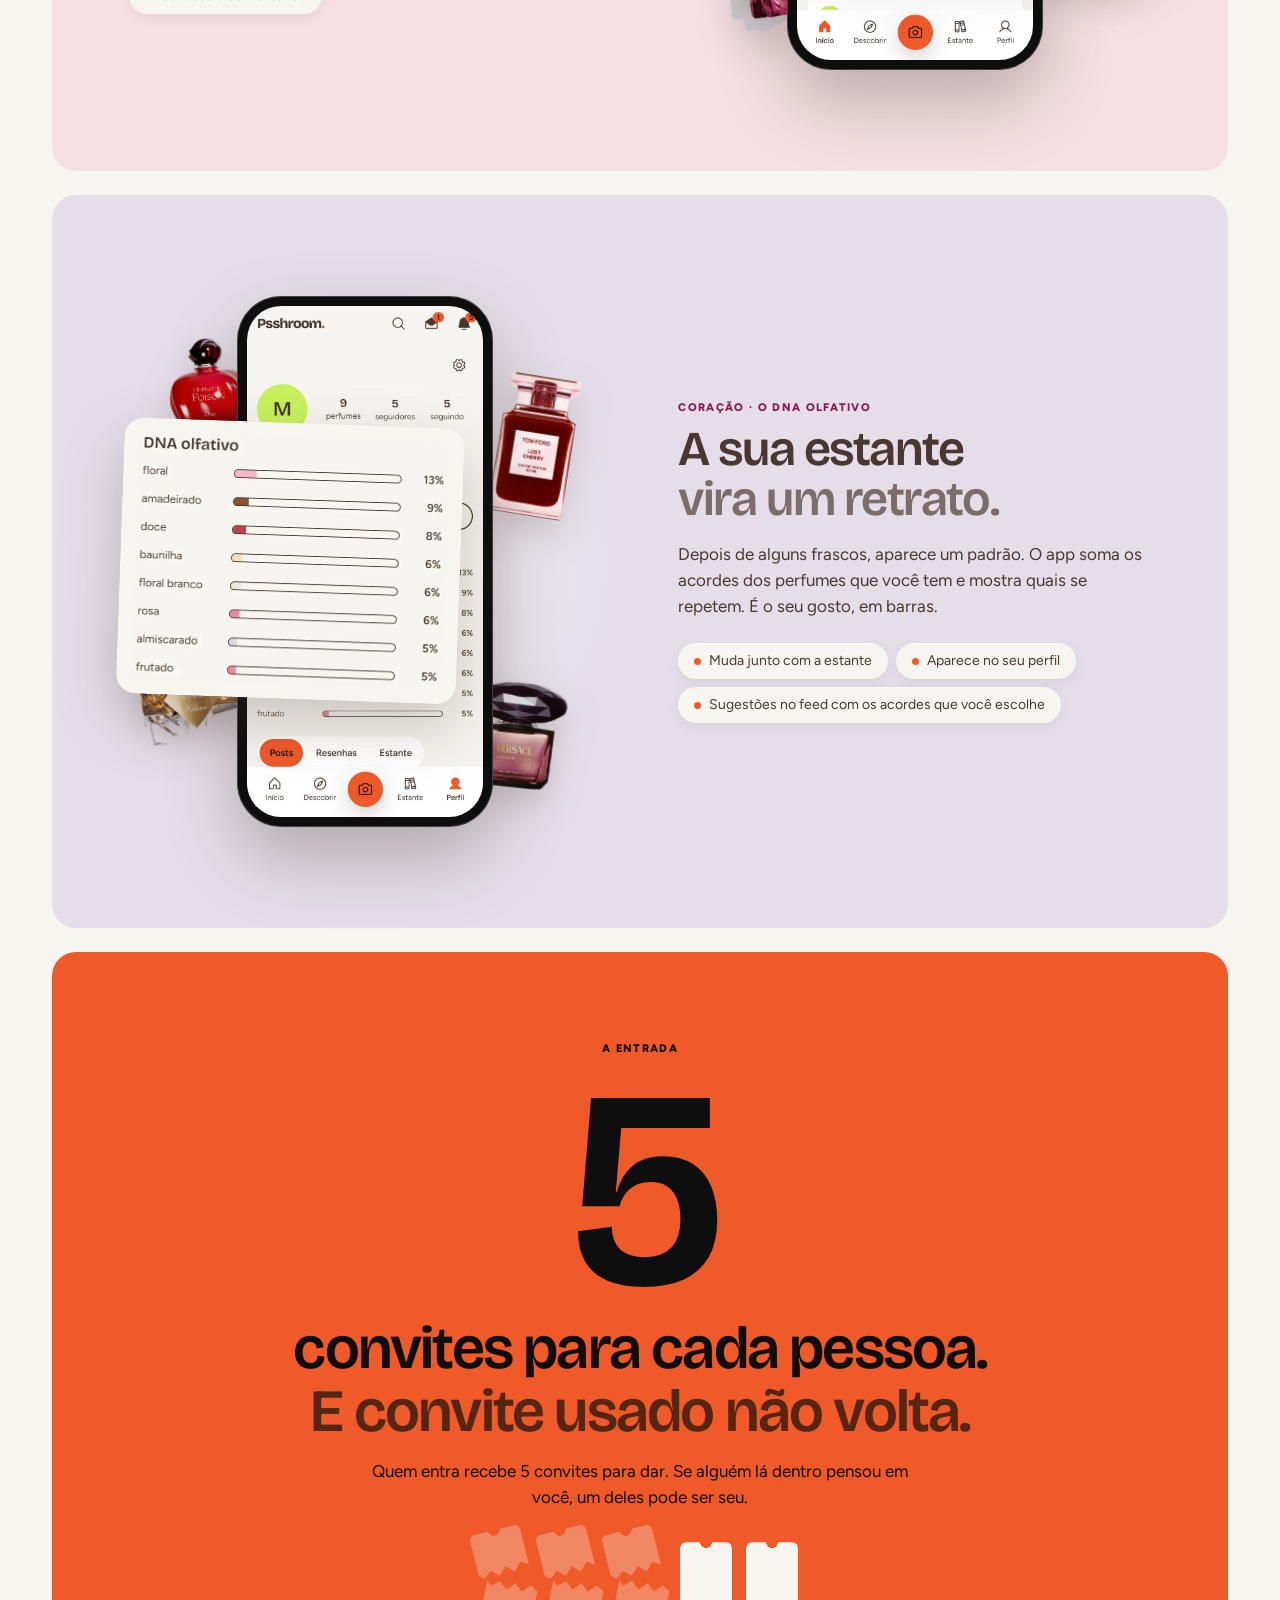
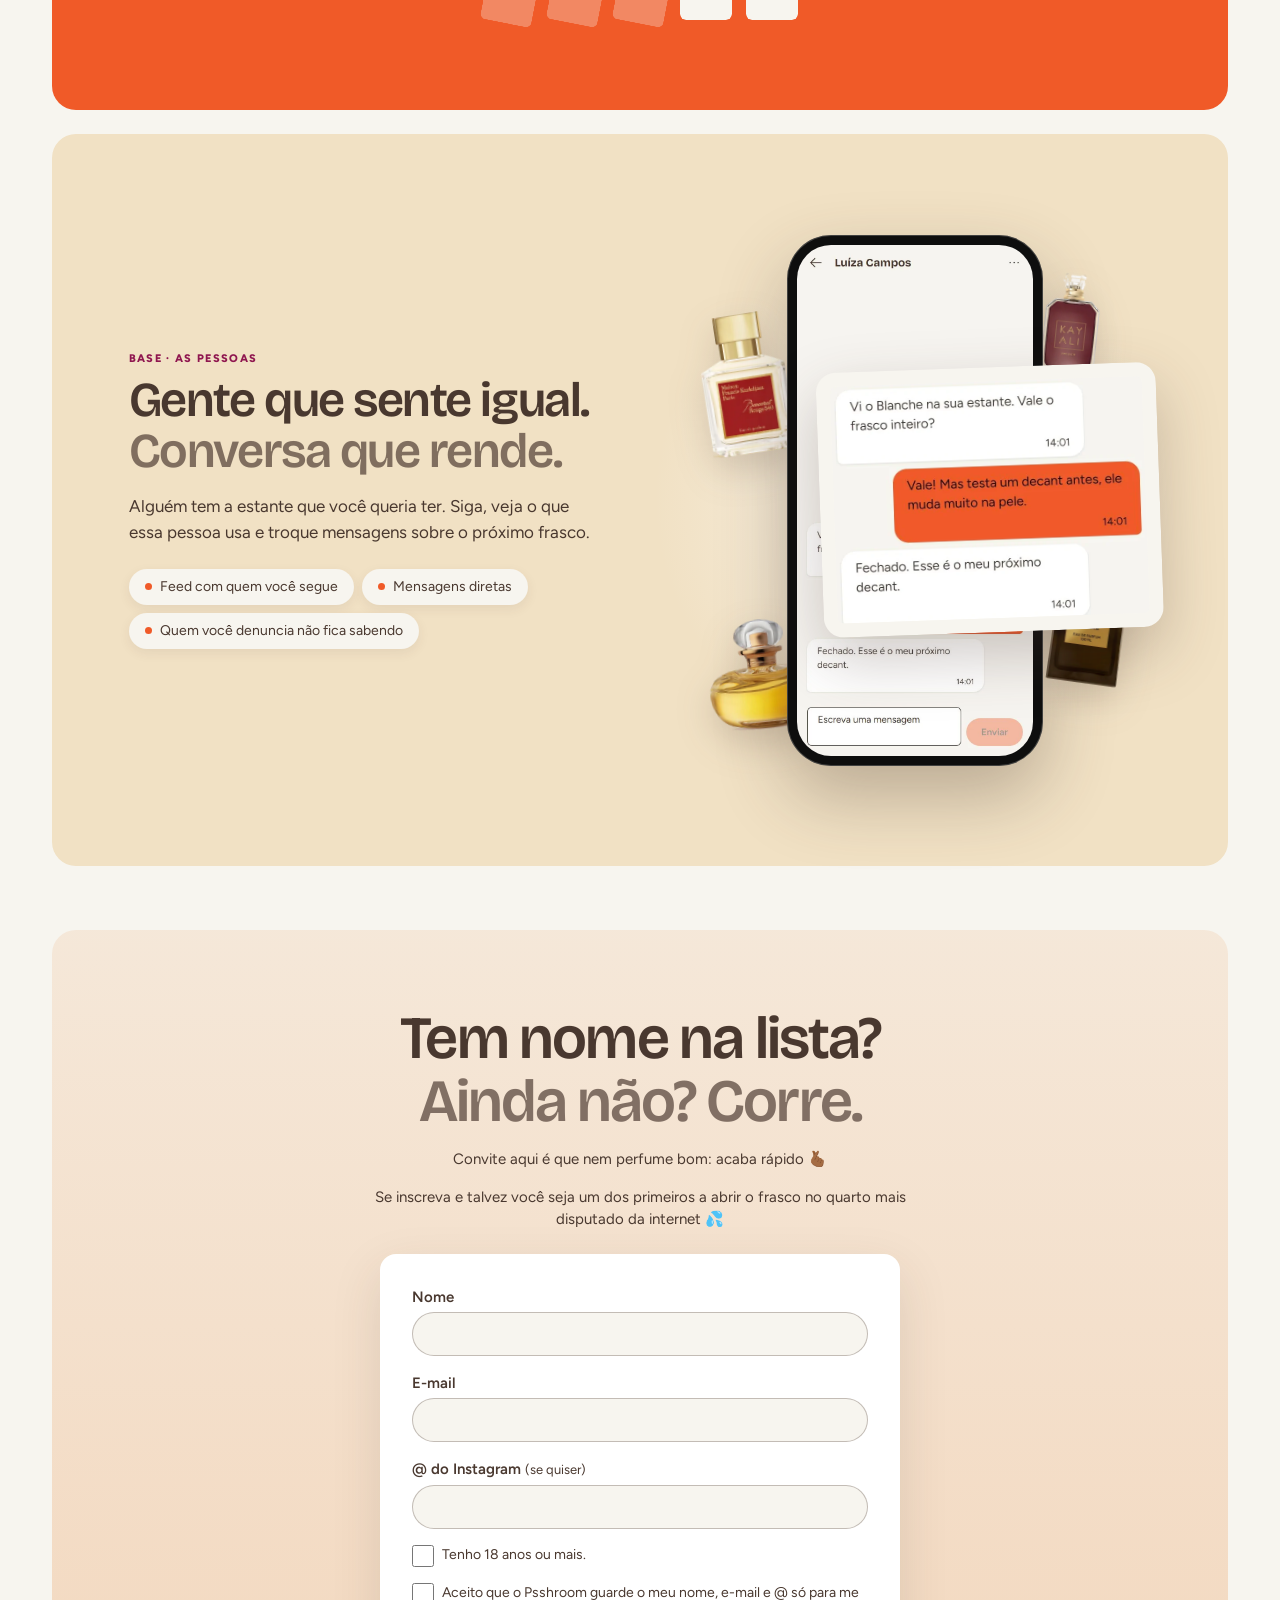
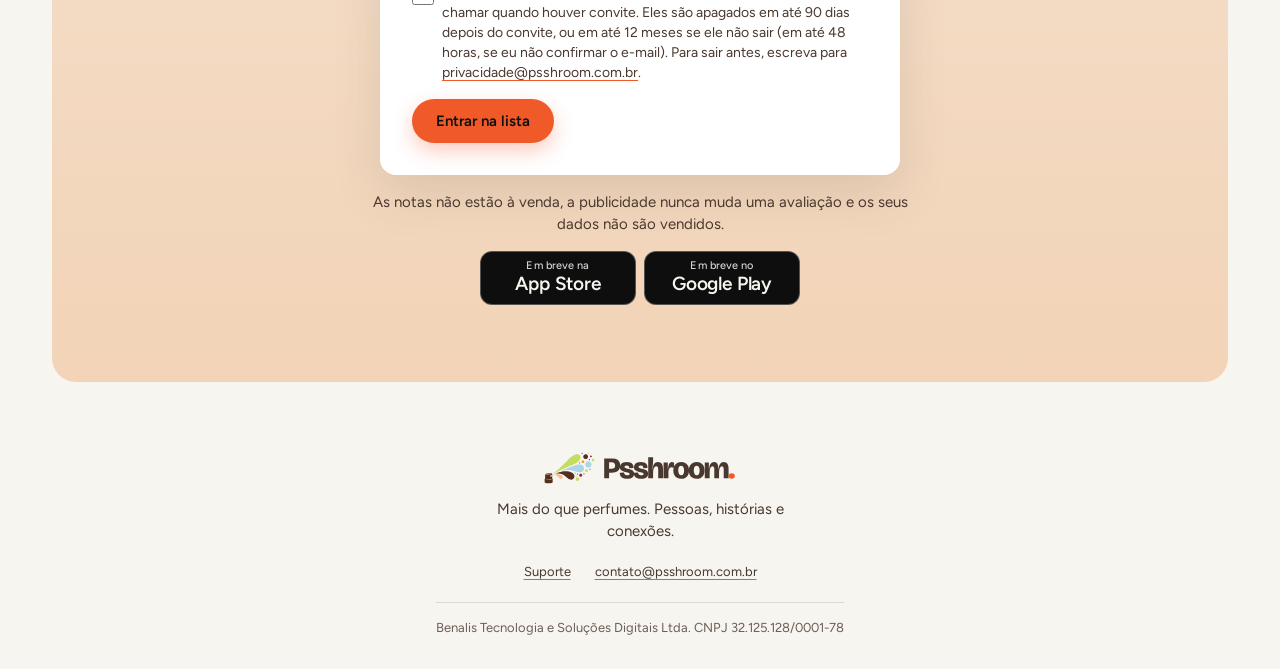
==== commit 97e157c1: "Site: 5 convites por pessoa e bilhetes que rasgam (psshroom 14486f1) Co-Authored-By: Claude Opus 5.5" ====
--- a/index.html
+++ b/index.html
@@ -8,7 +8,7 @@
 <link rel="canonical" href="https://psshroom.com.br/">
 <meta property="og:url" content="https://psshroom.com.br/">
 <link rel="icon" type="image/png" href="/marca/icone.png">
-<link rel="apple-touch-icon" href="/marca/icone.png">
+<link rel="apple-touch-icon" href="/marca/icone-apple.png">
 <meta property="og:type" content="website">
 <meta property="og:site_name" content="Psshroom">
 <meta property="og:locale" content="pt_BR">
@@ -19,7 +19,7 @@
 <meta property="og:image:height" content="630">
 <meta property="og:image:alt" content="Psshroom. Nem todo mundo vai entrar. Só por convite.">
 <meta name="twitter:card" content="summary_large_image">
-<link rel="stylesheet" href="/estilo.css?v=e990b37e">
+<link rel="stylesheet" href="/estilo.css?v=6aea6741">
 </head>
 <body>
 <header class="topo">
@@ -276,9 +276,9 @@
 
 <section class="convites">
 <p class="sobrelinha">A entrada</p>
-<h2><span class="numero">10</span> convites para cada pessoa.<br><span class="apagado">E convite usado não volta.</span></h2>
-<p>Quem entra recebe 10 convites para dar. Se alguém lá dentro pensou em você, um deles pode ser seu.</p>
-<ol class="bilhetes" aria-hidden="true"><li style="--i:0"></li><li style="--i:1"></li><li style="--i:2"></li><li style="--i:3"></li><li style="--i:4"></li><li style="--i:5"></li><li style="--i:6"></li><li></li><li></li><li></li></ol>
+<h2><span class="numero">5</span> convites para cada pessoa.<br><span class="apagado">E convite usado não volta.</span></h2>
+<p>Quem entra recebe 5 convites para dar. Se alguém lá dentro pensou em você, um deles pode ser seu.</p>
+<ol class="bilhetes" aria-hidden="true"><li style="--i:0"><span></span><span></span></li><li style="--i:1"><span></span><span></span></li><li style="--i:2"><span></span><span></span></li><li><span></span><span></span></li><li><span></span><span></span></li></ol>
 </section>
 
 <section class="secao secao-ambar">
@@ -317,6 +317,11 @@
 <label class="lista-marca"><input type="checkbox" name="aceite" required><span>Aceito que o Psshroom guarde o meu nome, e-mail e @ só para me chamar quando houver convite. Eles são apagados em até 90 dias depois do convite, ou em até 12 meses se ele não sair (em até 48 horas, se eu não confirmar o e-mail). Para sair antes, escreva para <a href="mailto:privacidade@psshroom.com.br">privacidade@psshroom.com.br</a>.</span></label>
 <button class="botao" type="submit">Entrar na lista</button>
 </form>
+<div class="lista lista-enviado" id="lista-enviado" role="region" aria-labelledby="lista-enviado-titulo" hidden>
+<h3 id="lista-enviado-titulo" tabindex="-1">Olha o seu e-mail 💌</h3>
+<p>Se este e-mail ainda não estava confirmado, mandamos um link para ele. Abra em até 24 horas e toque em <b>Confirmar</b> para garantir o seu nome na lista.</p>
+<p class="lista-dica">Não chegou em alguns minutos? Olhe o spam e a aba Promoções.</p>
+</div>
 <p class="lista-aviso" id="lista-aviso" role="status" aria-live="polite"></p>
 <p>As notas não estão à venda, a publicidade nunca muda uma avaliação e os seus dados não são vendidos.</p>
 <div class="lojas">
@@ -328,7 +333,7 @@
 (() => {
   // A versão do texto do aceite acima: mudou o texto, muda a data (o banco guarda qual texto cada pessoa aceitou).
   const VERSAO_ACEITE = "2026-11-12";
-  const form = document.querySelector(".lista");
+  const form = document.querySelector("form.lista");
   const aviso = document.querySelector(".lista-aviso");
   const botao = form.querySelector("button");
   const frases = {
@@ -370,8 +375,13 @@
           maior_de_idade: true, aceite: true, versao_aceite: VERSAO_ACEITE, site: f.site.value || null }),
       });
       if (r.ok) {
+        // O mesmo cartão para todo e-mail (já na lista ou não): quem envia não descobre quem está inscrito.
+        const enviado = document.querySelector("#lista-enviado");
         form.hidden = true;
-        aviso.textContent = "Quase lá! Se este e-mail ainda não estiver confirmado, mandamos um link para ele. Abra em até 24 horas e toque em Confirmar. Não chegou? Olhe o spam.";
+        aviso.textContent = "";
+        enviado.hidden = false;
+        enviado.querySelector("h3").focus({ preventScroll: true });
+        enviado.scrollIntoView({ block: "center", behavior: matchMedia("(prefers-reduced-motion: reduce)").matches ? "auto" : "smooth" });
         return;
       }
       avisar((await r.json().catch(() => ({}))).hint);
--- a/estilo.css
+++ b/estilo.css
@@ -167,18 +167,33 @@
 .de-fora h2, .convites h2 { margin: var(--espaco-2) 0 var(--espaco-4); font-size: clamp(34px, 4.7vw, 60px); line-height: 1.04; letter-spacing: -.03em; }
 .vidro p:not(.sobrelinha) { font-size: 17px; line-height: 26px; }
 
-/* Os 10 convites: a faixa forte da página. Texto sobre laranja é sempre preto. */
+/* Os 5 convites: a faixa forte da página. Texto sobre laranja é sempre preto. */
 .convites { margin-top: var(--espaco-6); padding: clamp(48px, 7vw, 104px) clamp(24px, 6vw, 96px); border-radius: var(--raio-painel); background: var(--laranja); color: var(--texto-sobre-acento); text-align: center; }
 .convites .sobrelinha { color: var(--texto-sobre-acento); }
 .convites .numero { display: block; font-size: clamp(140px, 22vw, 280px); line-height: .9; letter-spacing: -.06em; }
 .convites p:not(.sobrelinha) { max-width: 32em; margin-inline: auto; font-size: 17px; line-height: 26px; }
 .bilhetes { display: flex; flex-wrap: wrap; justify-content: center; gap: clamp(8px, 1.5vw, 14px); margin: var(--espaco-8) 0 0; padding: 0; list-style: none; }
-.bilhetes li { width: clamp(26px, 3.4vw, 40px); aspect-ratio: 2 / 3; border-radius: 6px; background: var(--off-white); -webkit-mask: radial-gradient(circle 6px at 50% 0, transparent 95%, var(--preto-quente)); mask: radial-gradient(circle 6px at 50% 0, transparent 95%, var(--preto-quente)); }
-/* Com a rolagem, sete bilhetes são usados, um de cada vez; sobram três. */
+.bilhetes li { position: relative; width: clamp(34px, 4.4vw, 52px); aspect-ratio: 2 / 3; }
+.bilhetes span { position: absolute; inset: 0; border-radius: 6px; background: var(--off-white); -webkit-mask: radial-gradient(circle 6px at 50% 0, transparent 95%, var(--preto-quente)); mask: radial-gradient(circle 6px at 50% 0, transparent 95%, var(--preto-quente)); }
+/* Cada bilhete são duas metades com o corte em zigue-zague; a de cima passa um pouco da linha, para o bilhete inteiro
+   não mostrar emenda. */
+.bilhetes span:first-child { transform-origin: 0 50%; clip-path: polygon(0 0, 100% 0, 100% 54%, 85% 48%, 70% 58%, 55% 49%, 40% 59%, 25% 50%, 10% 58%, 0 52%); }
+.bilhetes span:last-child { transform-origin: 100% 50%; clip-path: polygon(0 50%, 10% 56%, 25% 48%, 40% 57%, 55% 47%, 70% 56%, 85% 46%, 100% 52%, 100% 100%, 0 100%); }
+/* Três bilhetes já usados aparecem rasgados; sobram dois. Com a rolagem (onde o navegador permite e a pessoa não
+   pediu menos movimento), eles rasgam um de cada vez. */
+.bilhetes li[style] span { opacity: .3; }
+.bilhetes li[style] span:first-child { translate: -4px -7px; rotate: -14deg; }
+.bilhetes li[style] span:last-child { translate: 4px 9px; rotate: 11deg; }
 @supports (animation-timeline: view()) {
-  .convites { view-timeline: --convites; }
-  .bilhetes li[style] { animation: usa linear both; animation-timeline: --convites; animation-range: cover calc(32% + var(--i) * 4%) cover calc(35% + var(--i) * 4%); }
-  @keyframes usa { to { opacity: .22; scale: .85; translate: 0 6px; } }
+  @media (prefers-reduced-motion: no-preference) {
+    /* A linha do tempo é a dos próprios bilhetes: eles rasgam enquanto sobem da parte de baixo da tela até o meio. */
+    .bilhetes { view-timeline: --bilhetes; }
+    .bilhetes li[style] span { animation: linear both; animation-timeline: --bilhetes; animation-range: contain calc(15% + var(--i) * 13%) contain calc(28% + var(--i) * 13%); }
+    .bilhetes li[style] span:first-child { animation-name: rasga-cima; }
+    .bilhetes li[style] span:last-child { animation-name: rasga-baixo; }
+    @keyframes rasga-cima { from { opacity: 1; translate: 0 0; rotate: 0deg; } 35% { opacity: 1; translate: 0 0; rotate: -3deg; } }
+    @keyframes rasga-baixo { from { opacity: 1; translate: 0 0; rotate: 0deg; } 35% { opacity: 1; translate: 0 0; rotate: 2deg; } }
+  }
 }
 
 /* Fechamento */
@@ -195,6 +210,9 @@
 .lista .botao { justify-self: start; border: 0; font: 600 15px/22px var(--font-texto); cursor: pointer; }
 .lista .botao:disabled { opacity: .6; cursor: progress; }
 .lista[hidden] { display: none; }
+.lista-enviado { gap: var(--espaco-2); text-align: center; }
+.lista-enviado h3 { margin: 0; font: 800 24px/30px var(--font-titulo); outline: none; }
+.lista-enviado p { margin: 0; }
 .confirmar h1 { font-size: clamp(34px, 4.7vw, 60px); line-height: 1.04; letter-spacing: -.03em; }
 .confirmar .lista { margin-top: var(--espaco-4); }
 .confirmar > p:last-child .botao { margin-top: var(--espaco-2); }
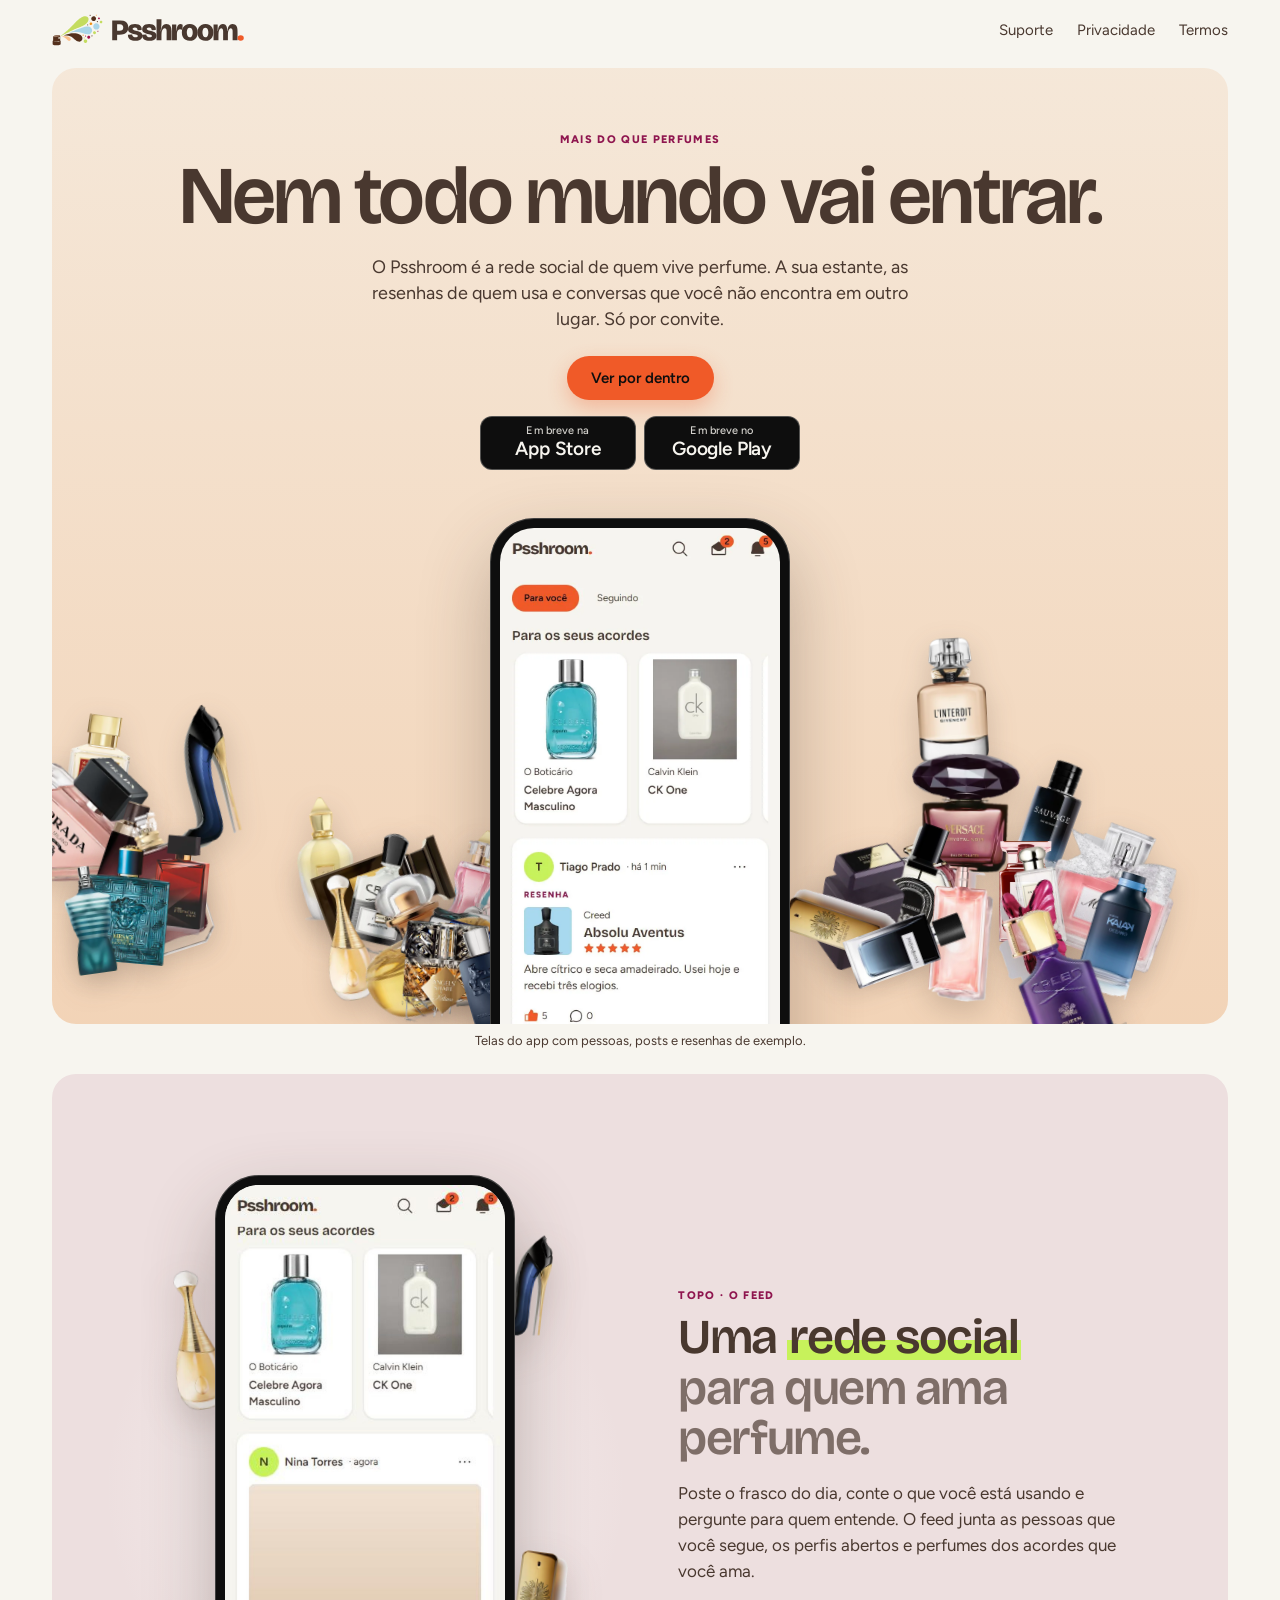
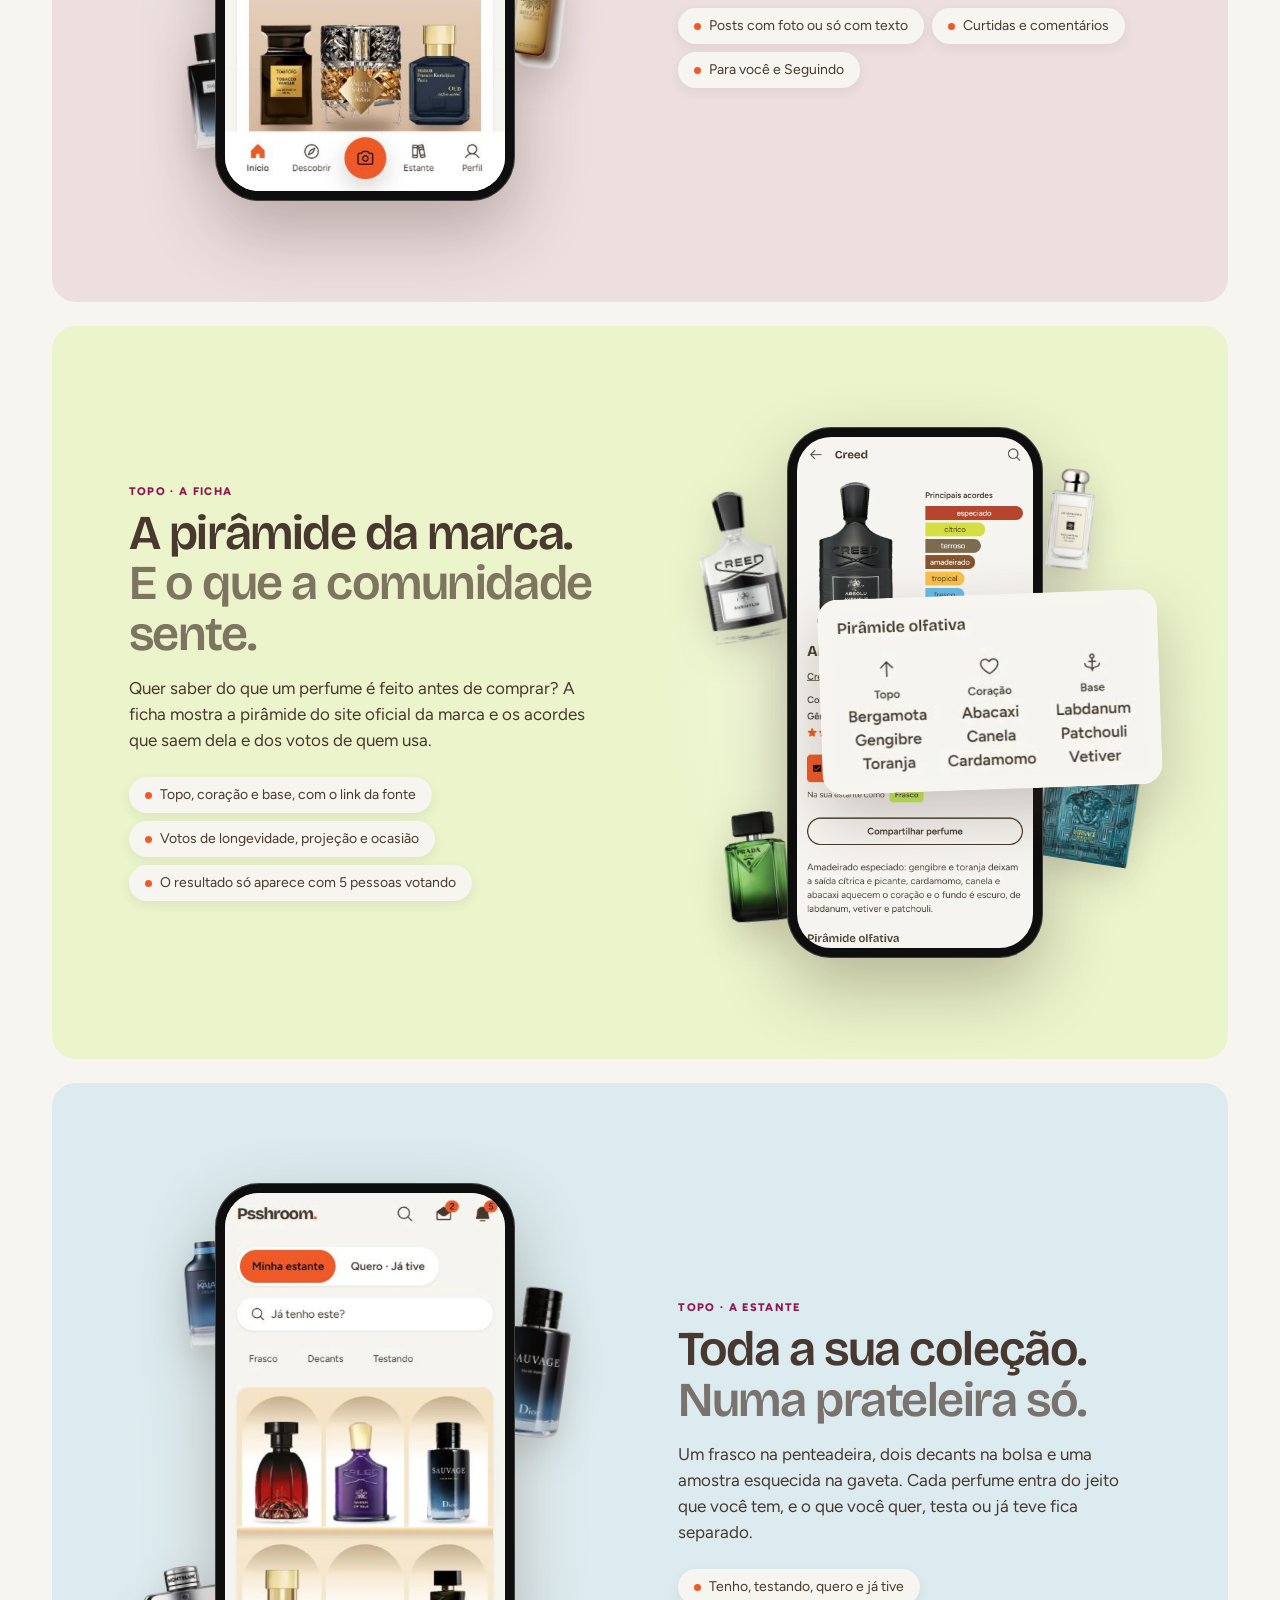
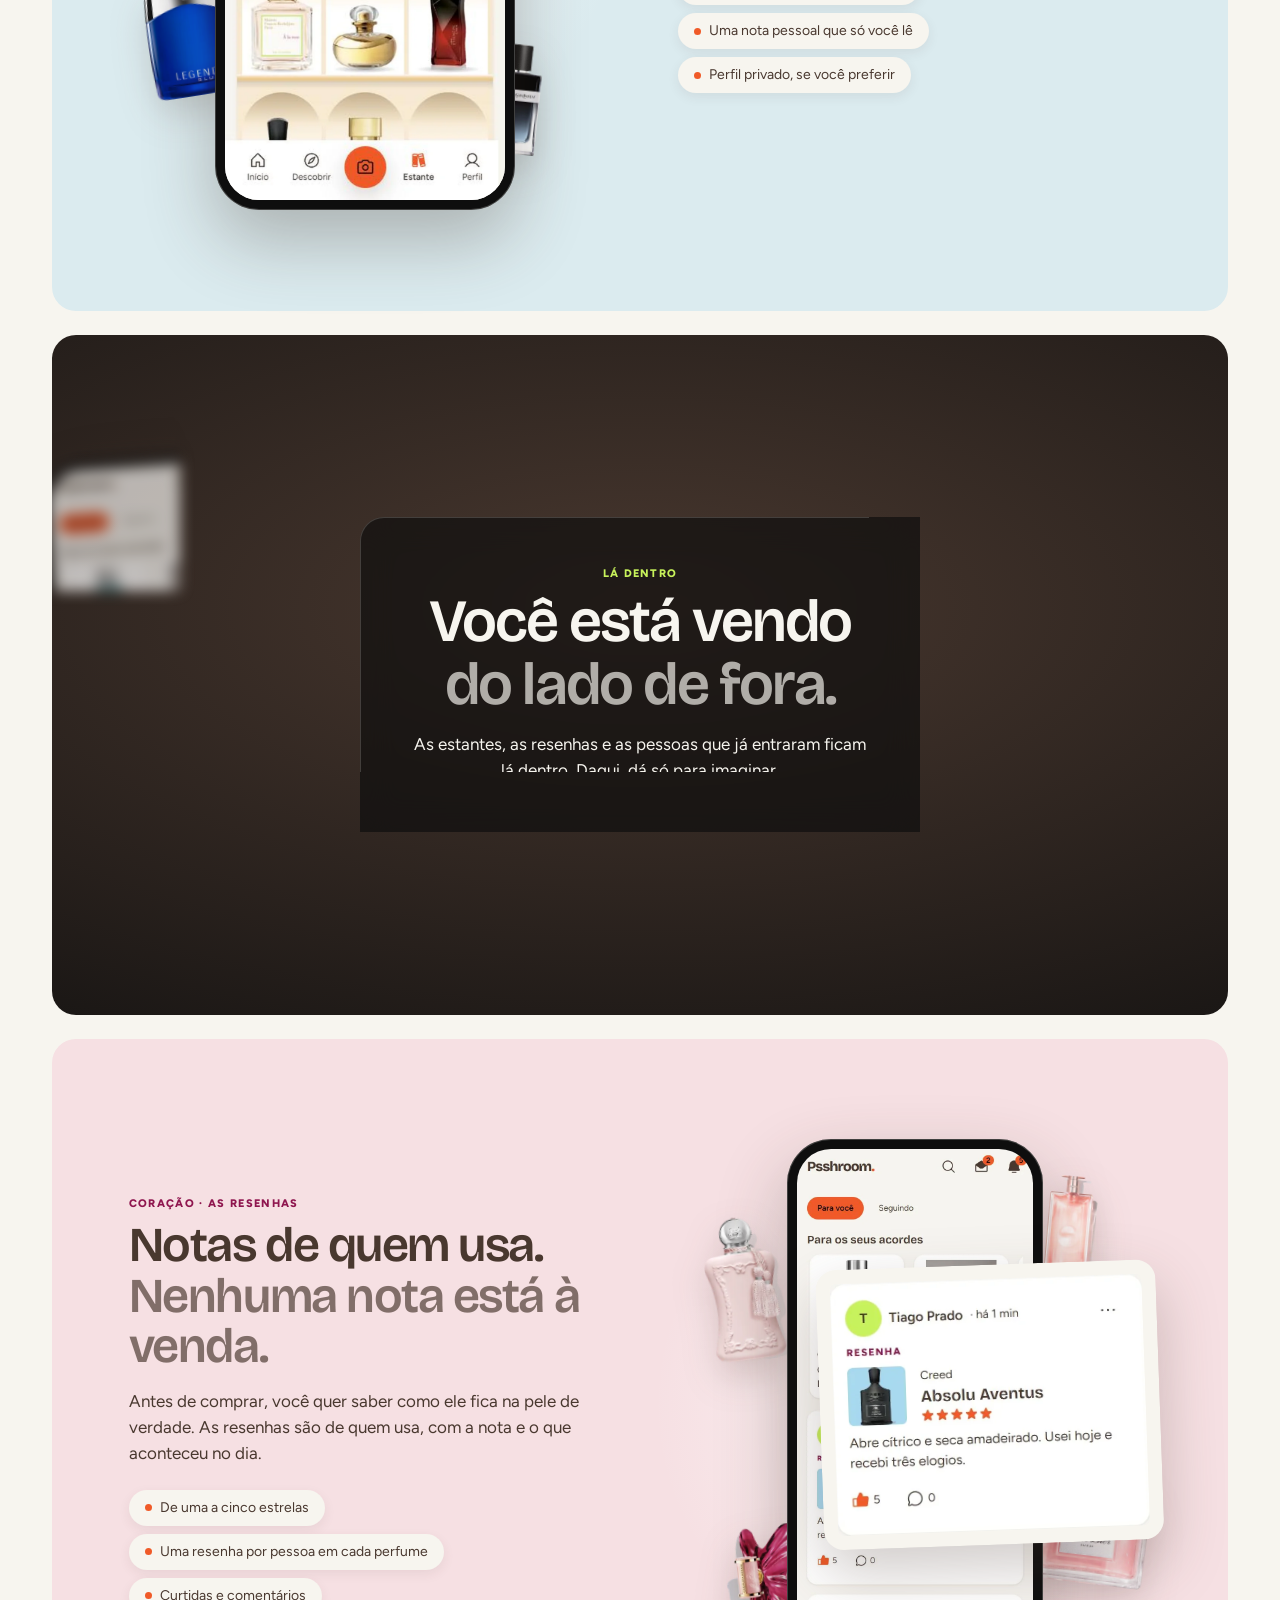
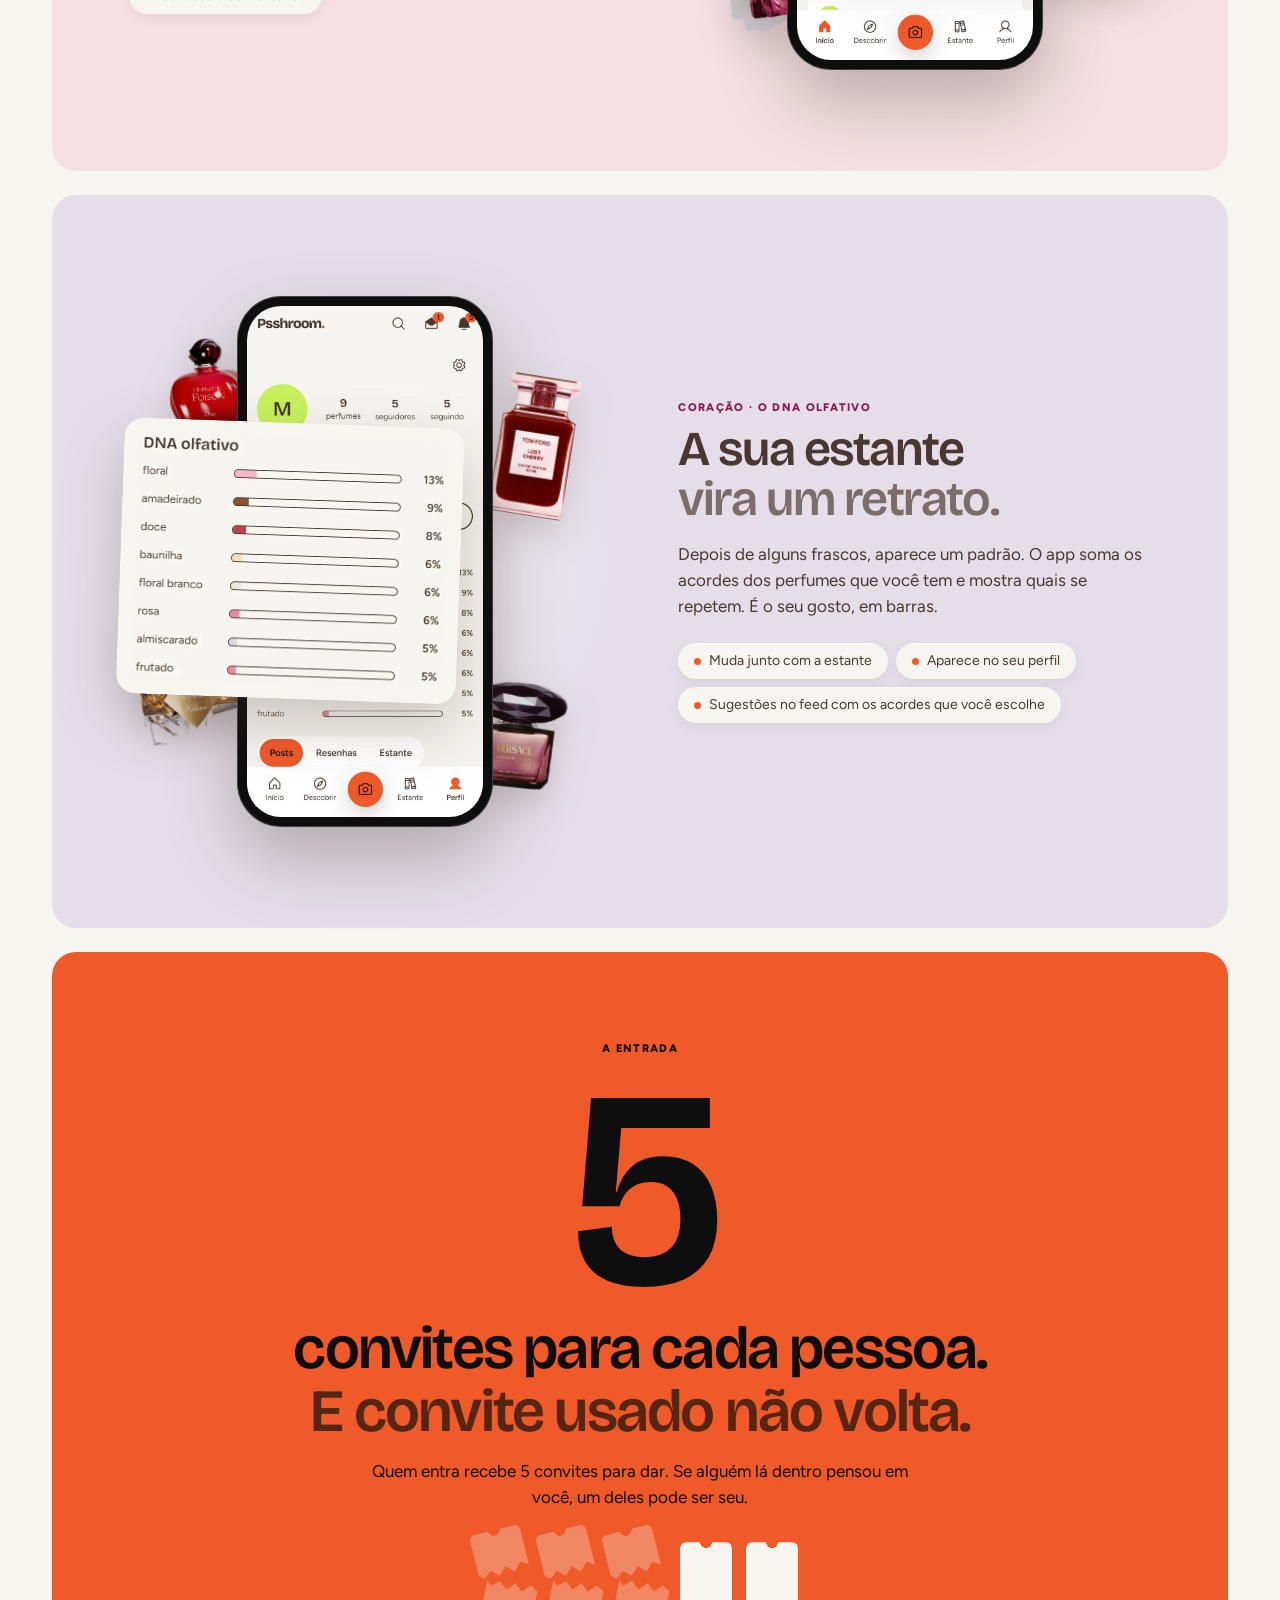
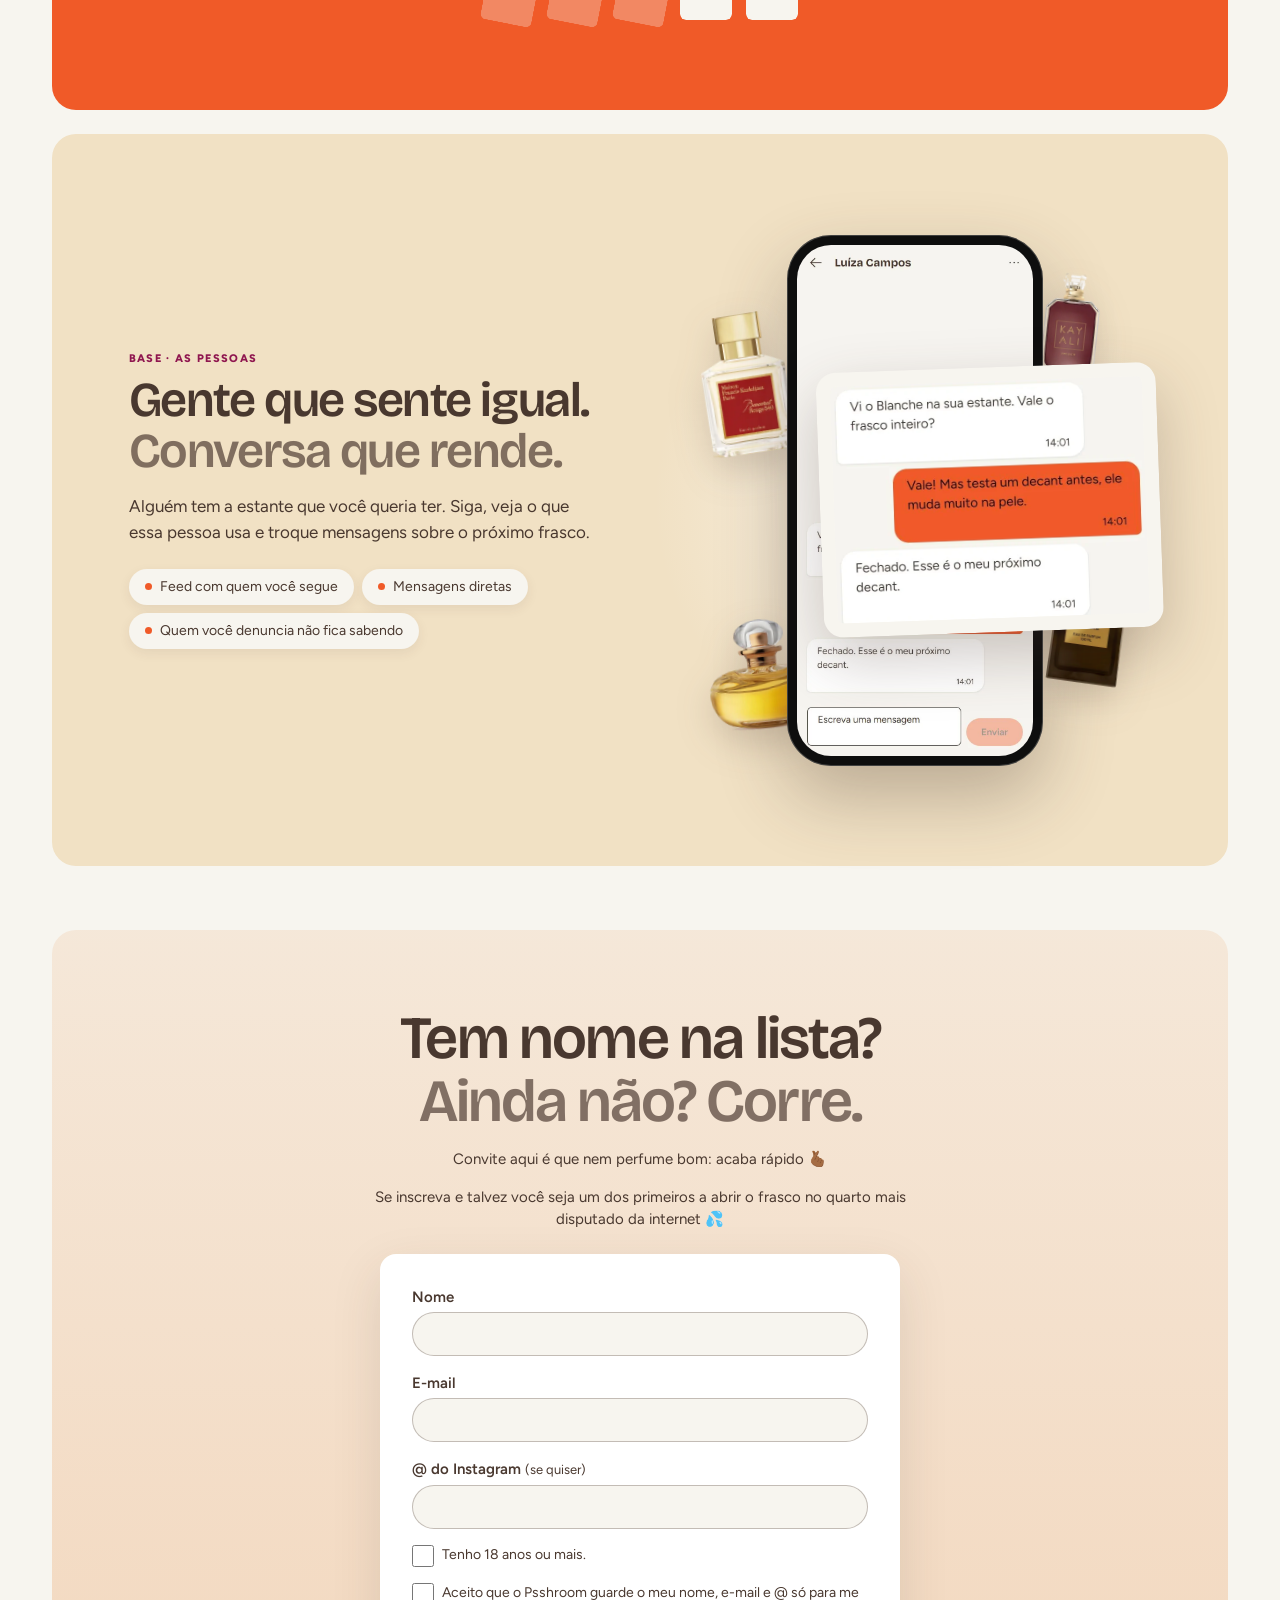
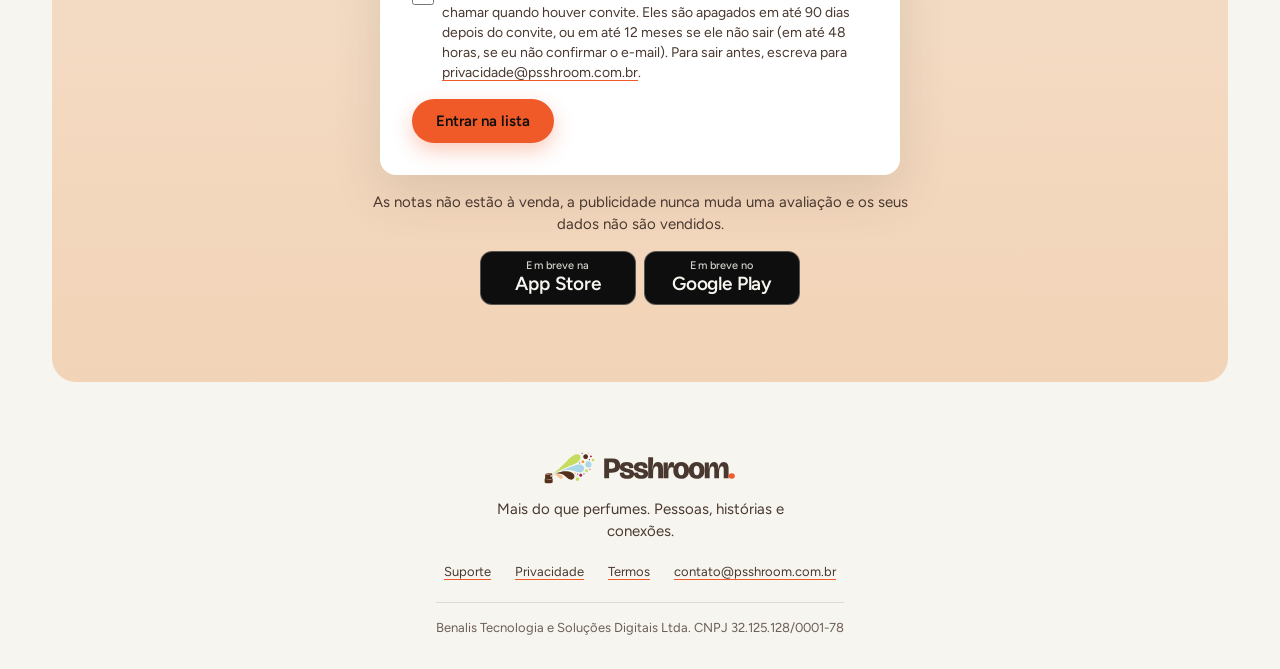
==== commit e799192c: "Política de Privacidade e Termos de Uso no ar; Suporte com confirmação da exclusão (psshroom ceee864" ====
--- a/index.html
+++ b/index.html
@@ -26,6 +26,8 @@
 <a class="logo" href="/"><img src="/marca/simbolo.svg" alt="" height="32"><img src="/marca/texto-marrom.svg" alt="Psshroom." height="24"></a>
 <nav aria-label="Principal">
 <a href="/suporte/">Suporte</a>
+<a href="/privacidade/">Privacidade</a>
+<a href="/termos/">Termos</a>
 </nav>
 </header>
 <main>
@@ -401,6 +403,8 @@
 <p class="rodape-lema">Mais do que perfumes. Pessoas, histórias e conexões.</p>
 <nav aria-label="Rodapé">
 <a href="/suporte/">Suporte</a>
+<a href="/privacidade/">Privacidade</a>
+<a href="/termos/">Termos</a>
 <a href="mailto:contato@psshroom.com.br">contato@psshroom.com.br</a>
 </nav>
 <p class="rodape-legal"><span>Benalis Tecnologia e Soluções Digitais Ltda.</span> <span>CNPJ 32.125.128/0001-78</span></p>
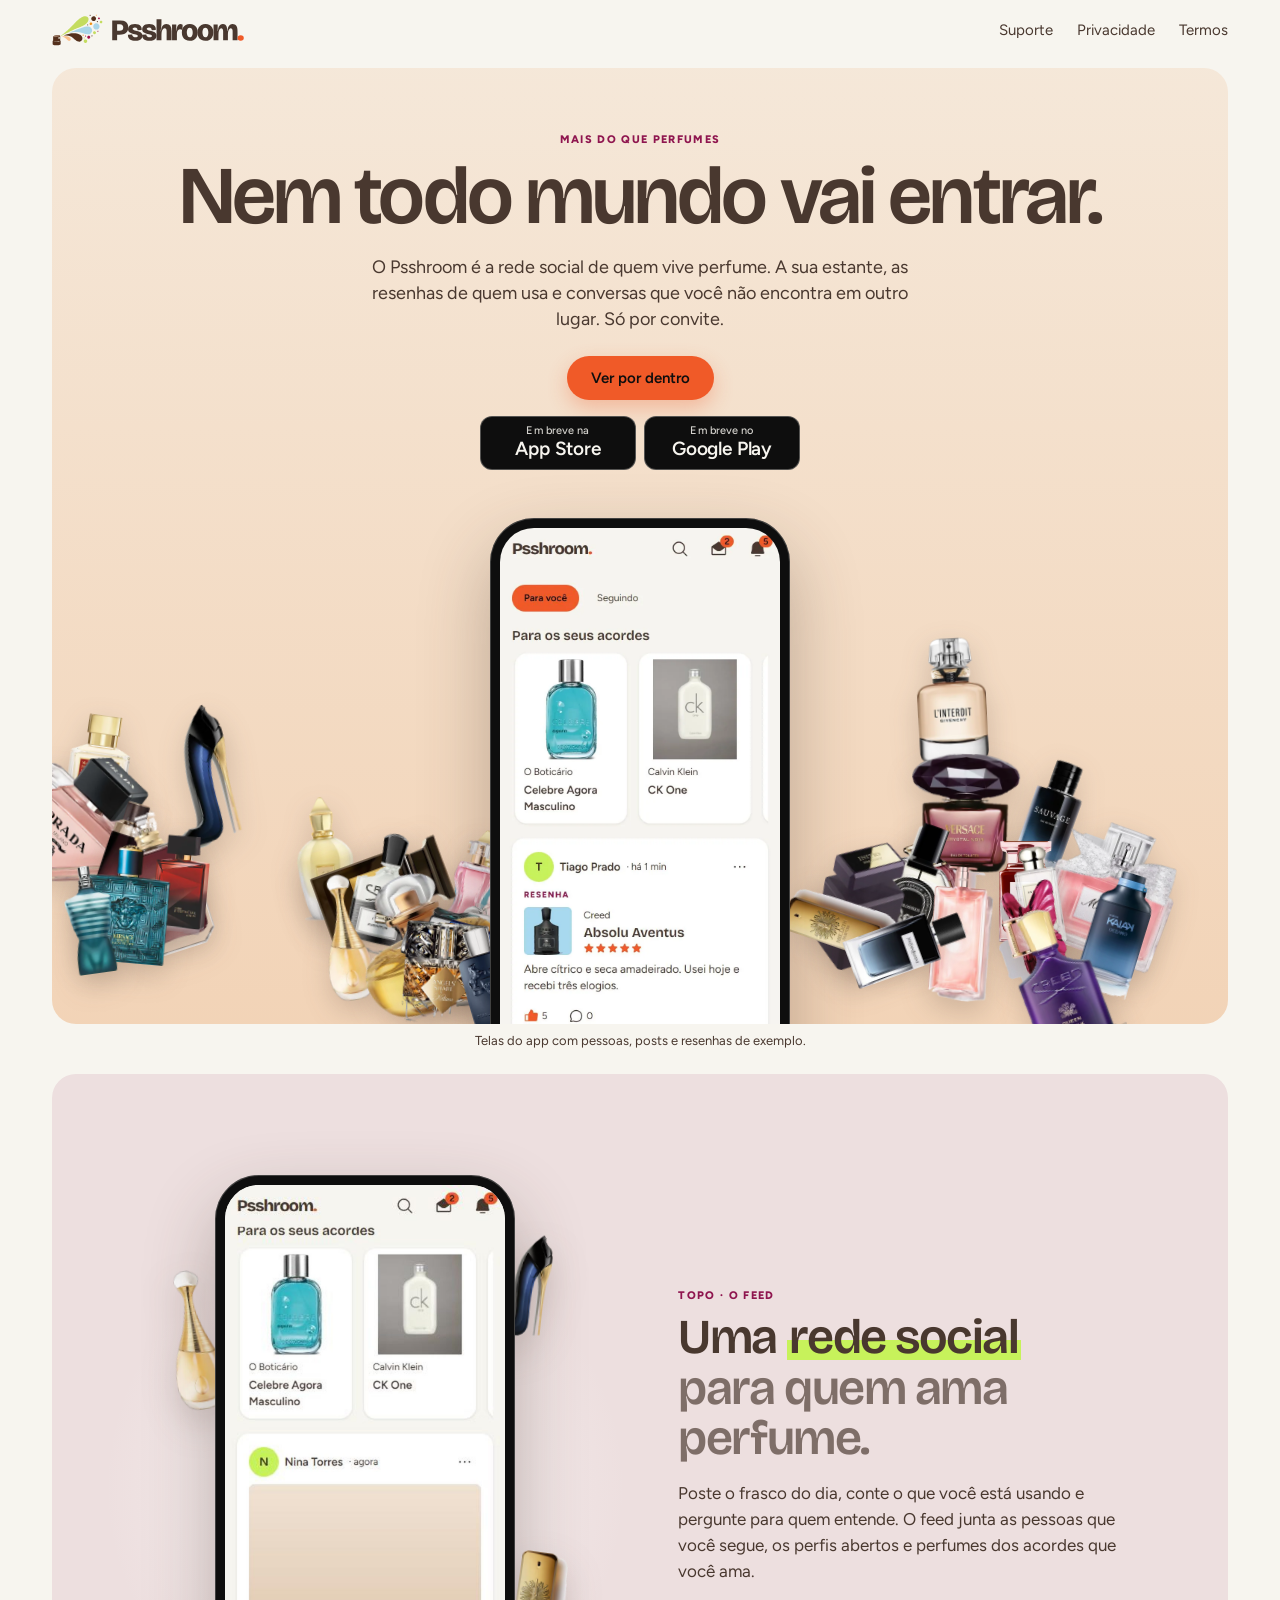
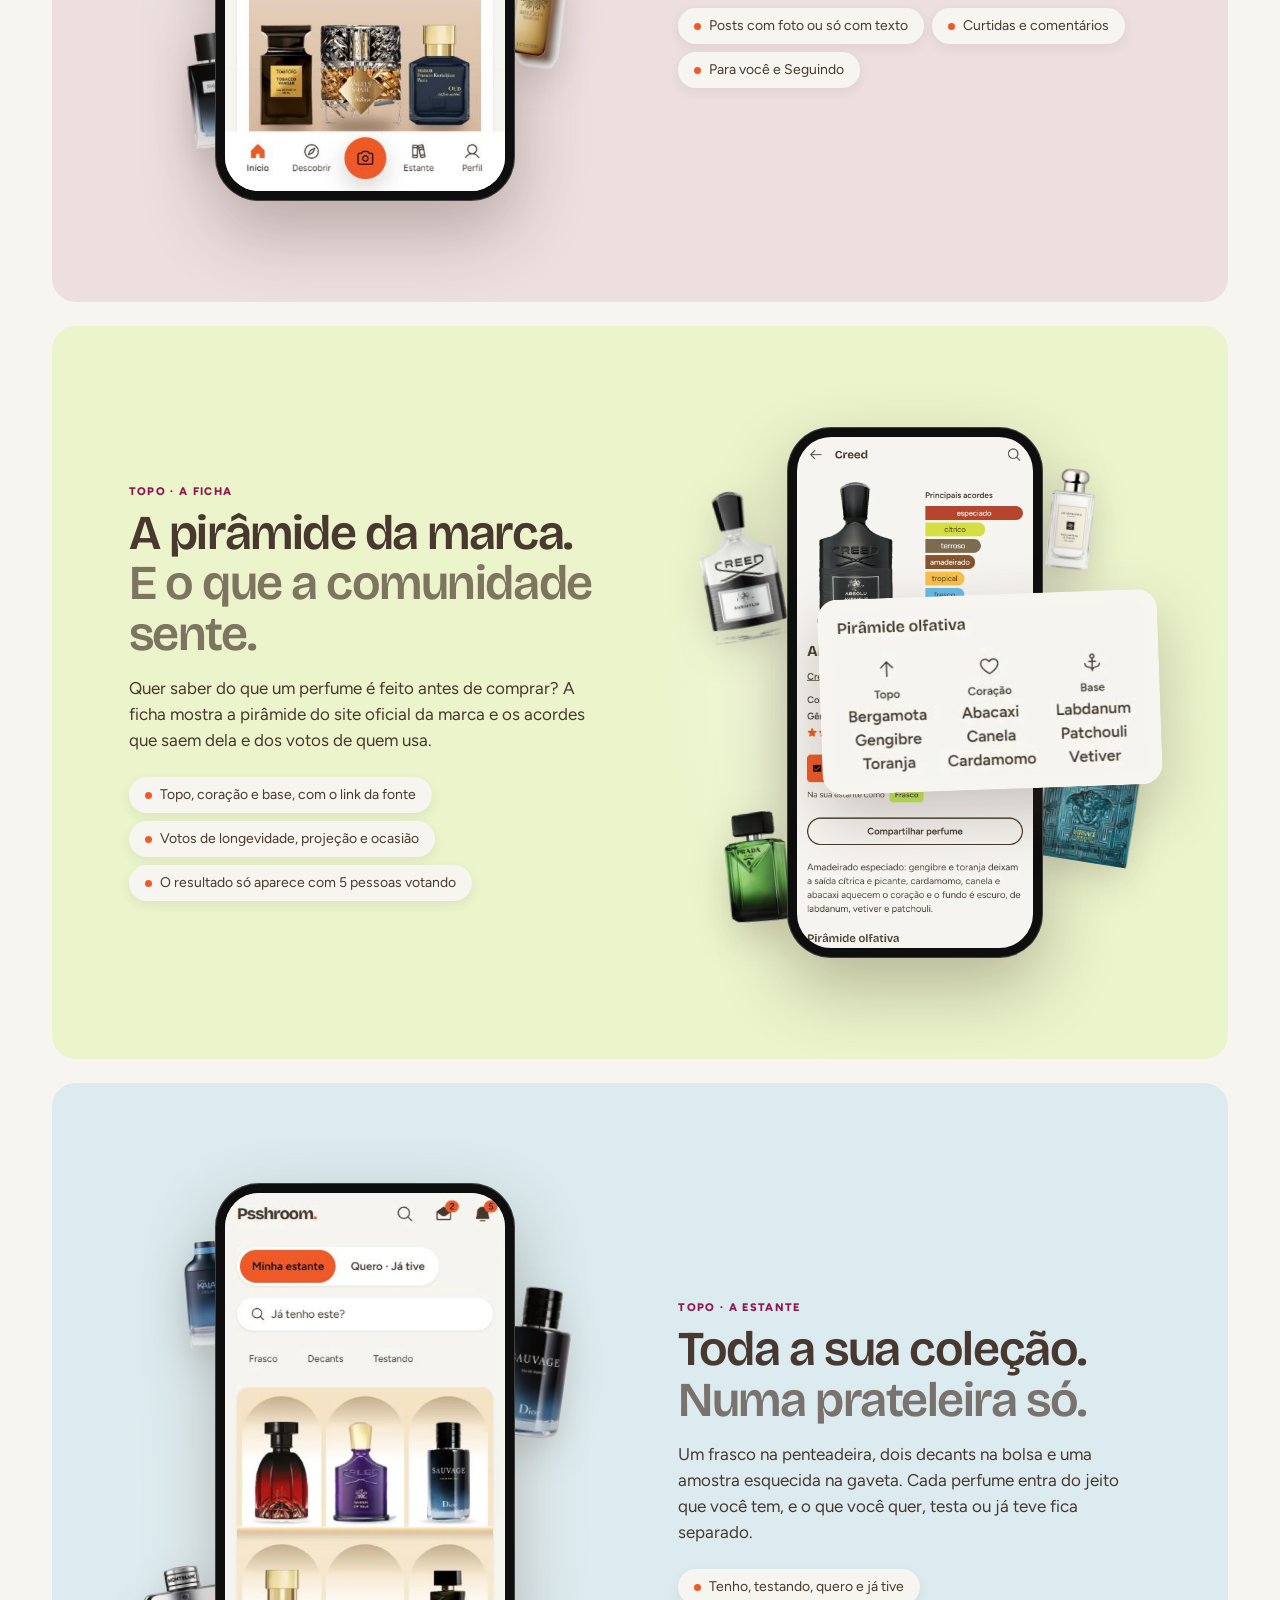
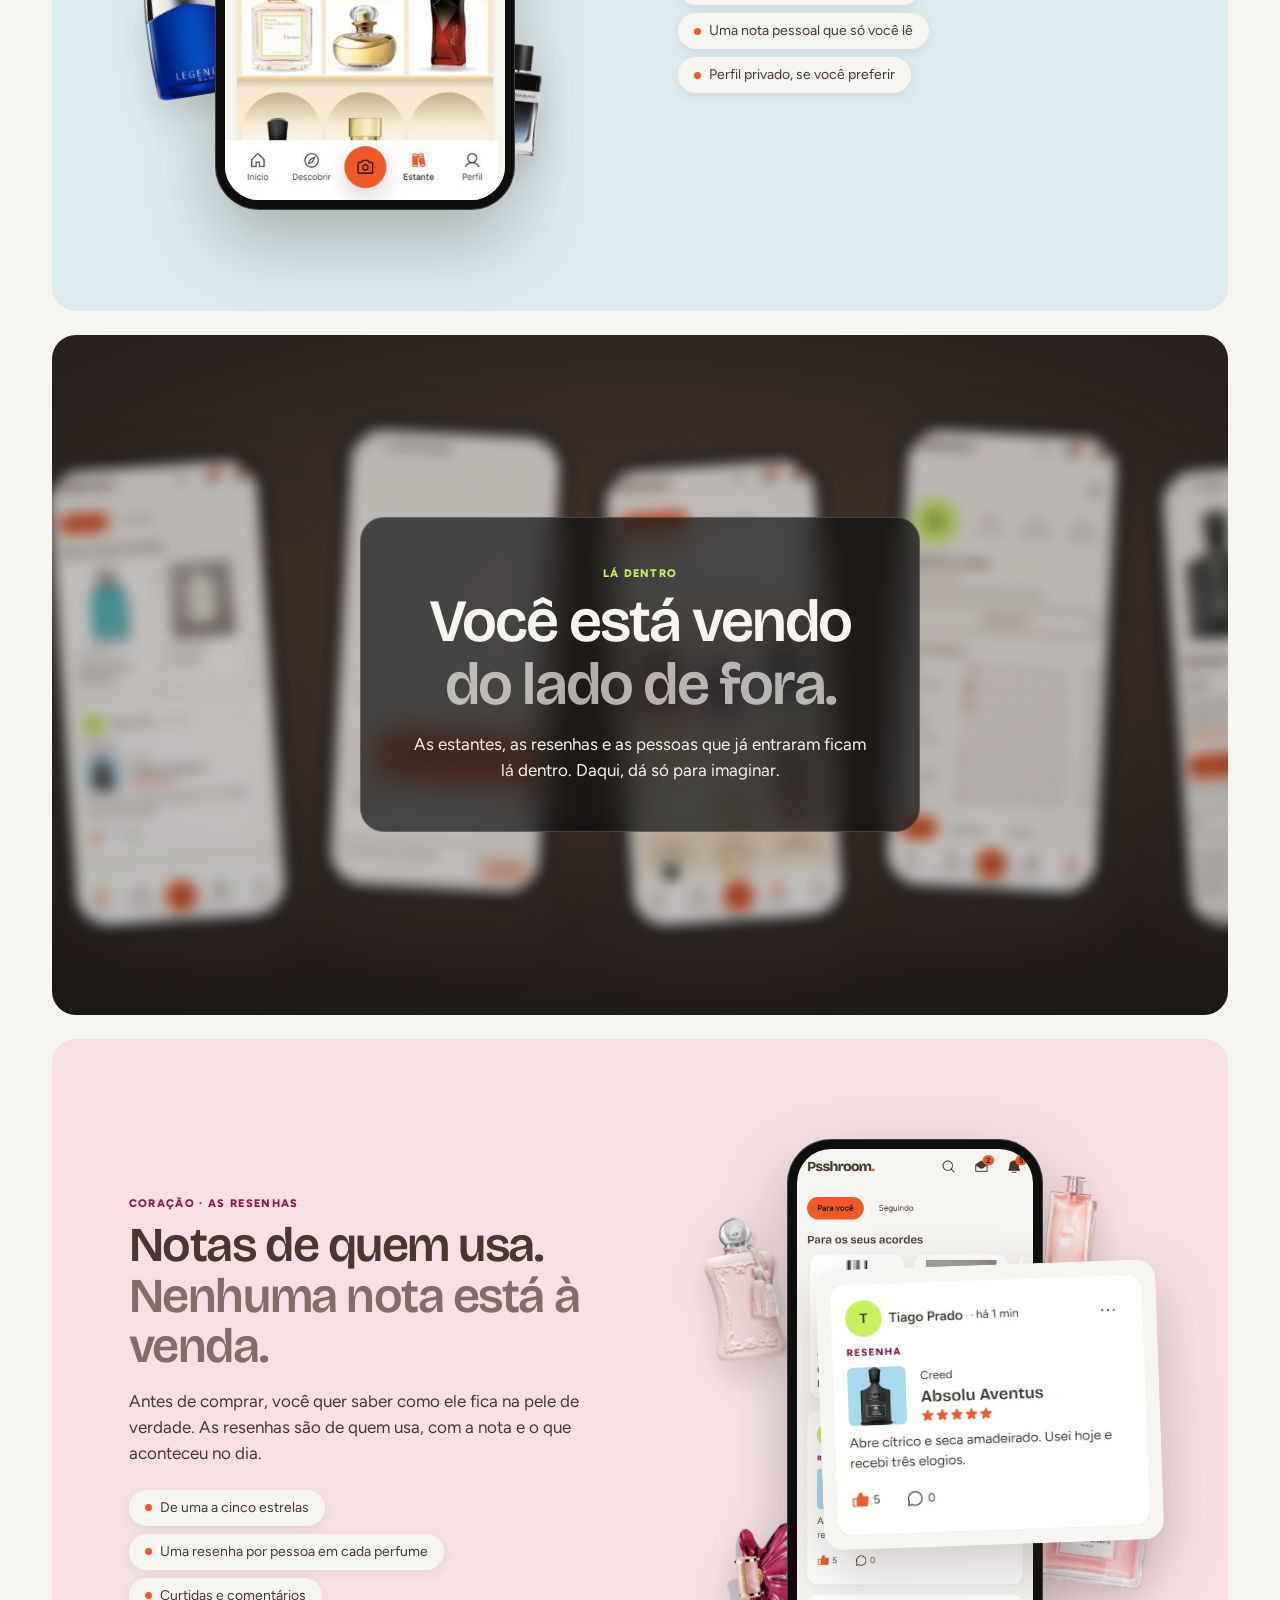
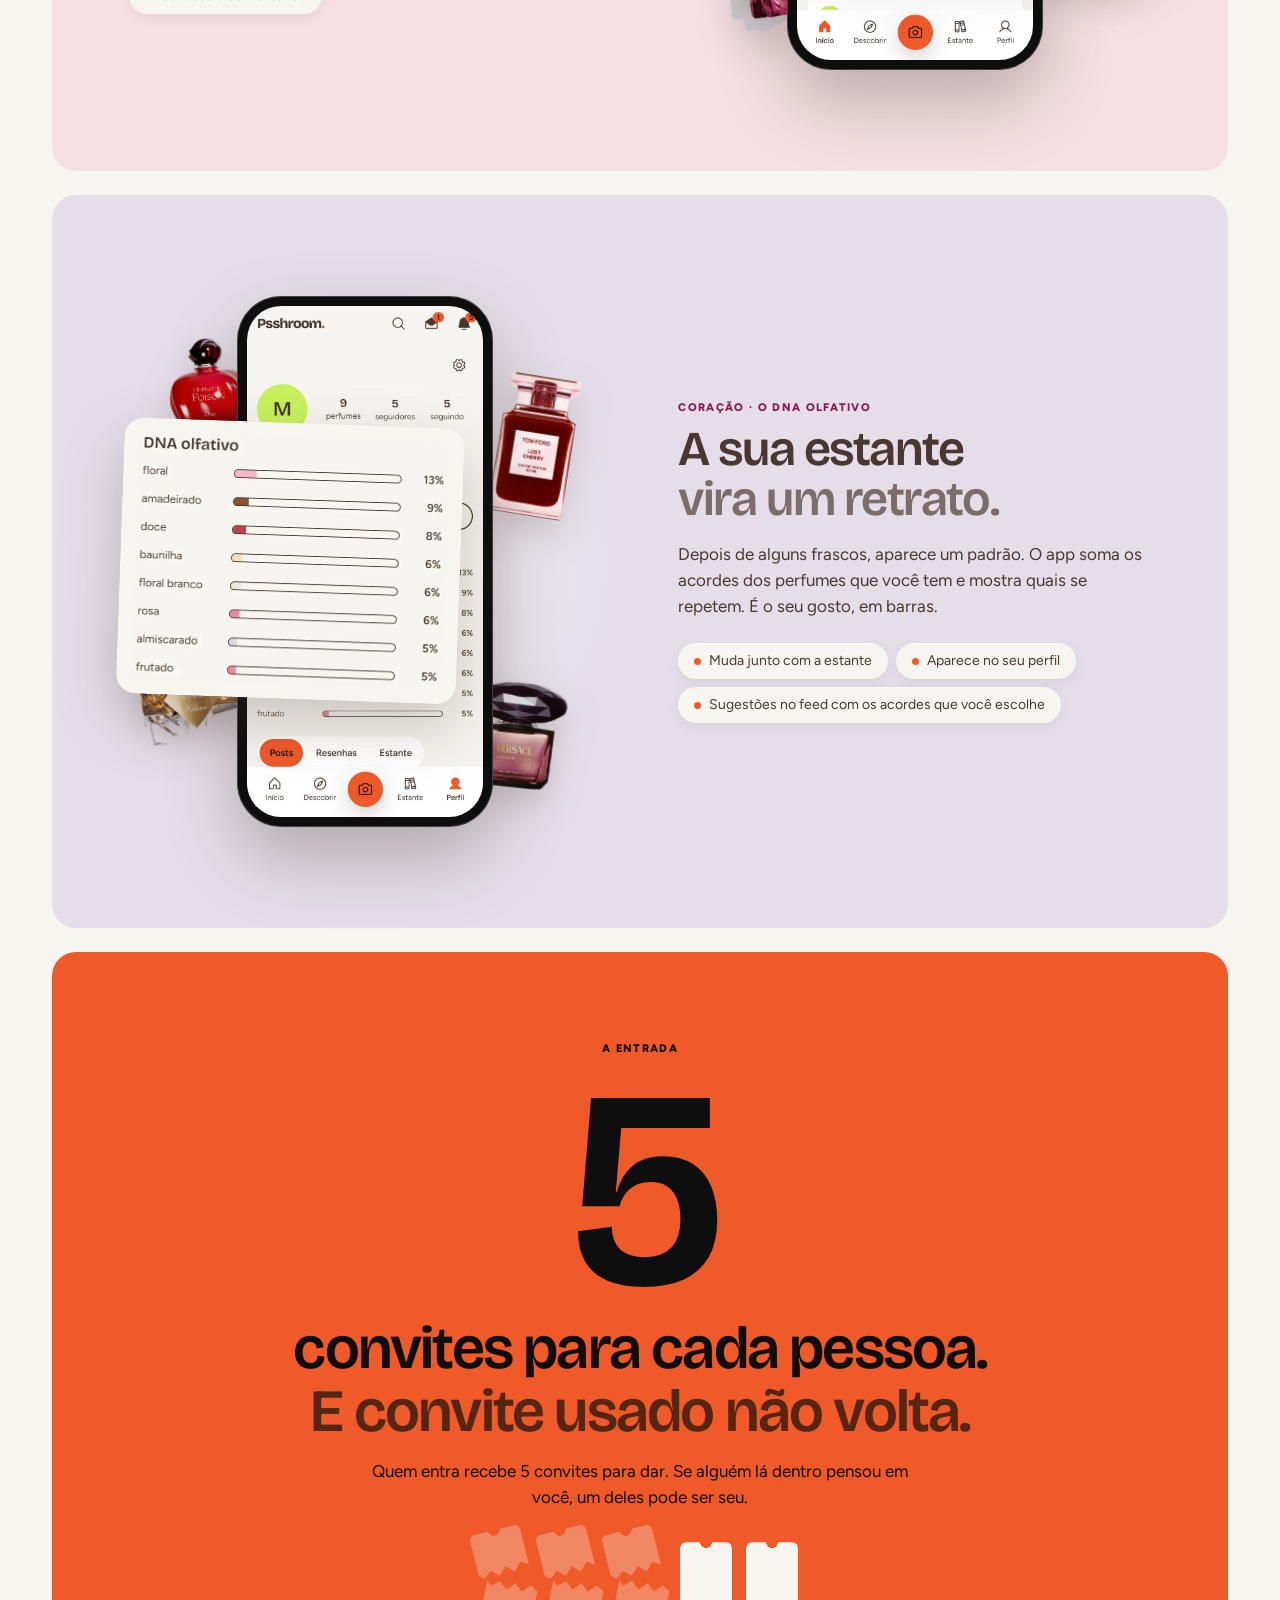
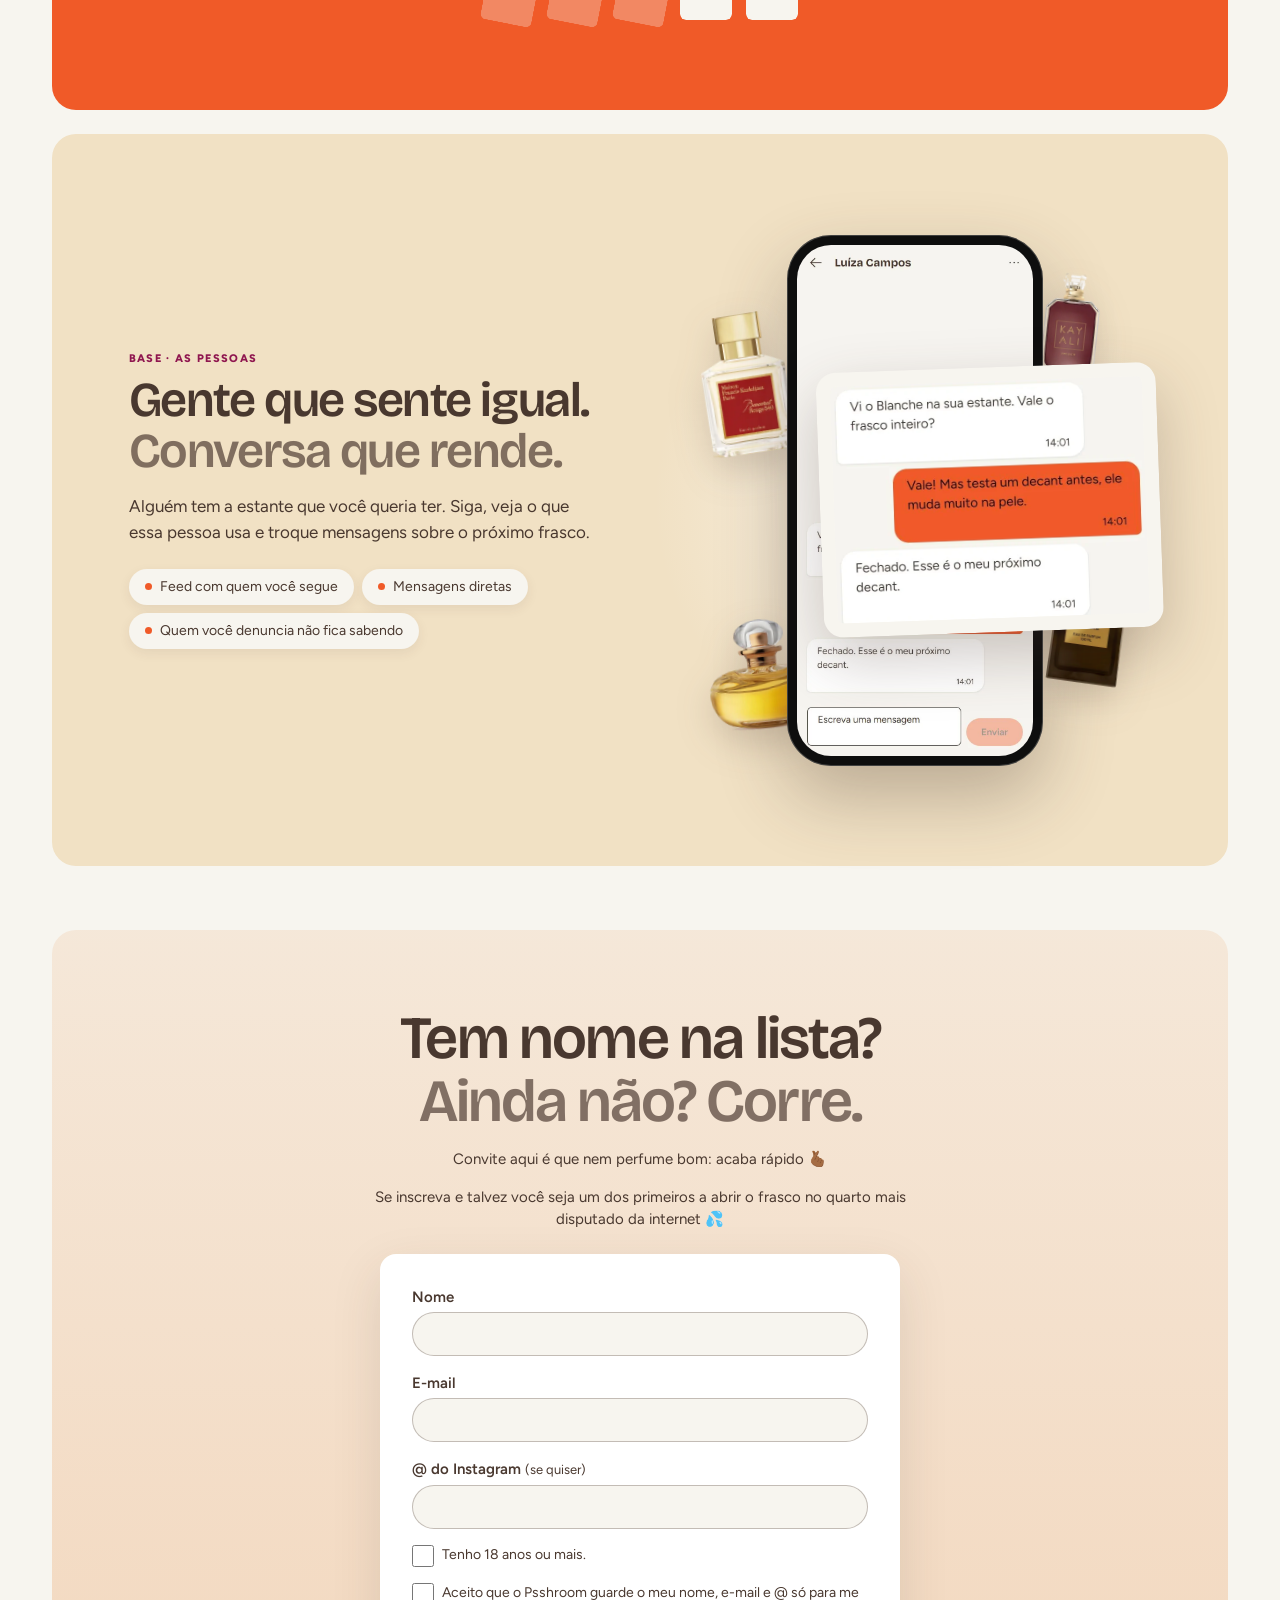
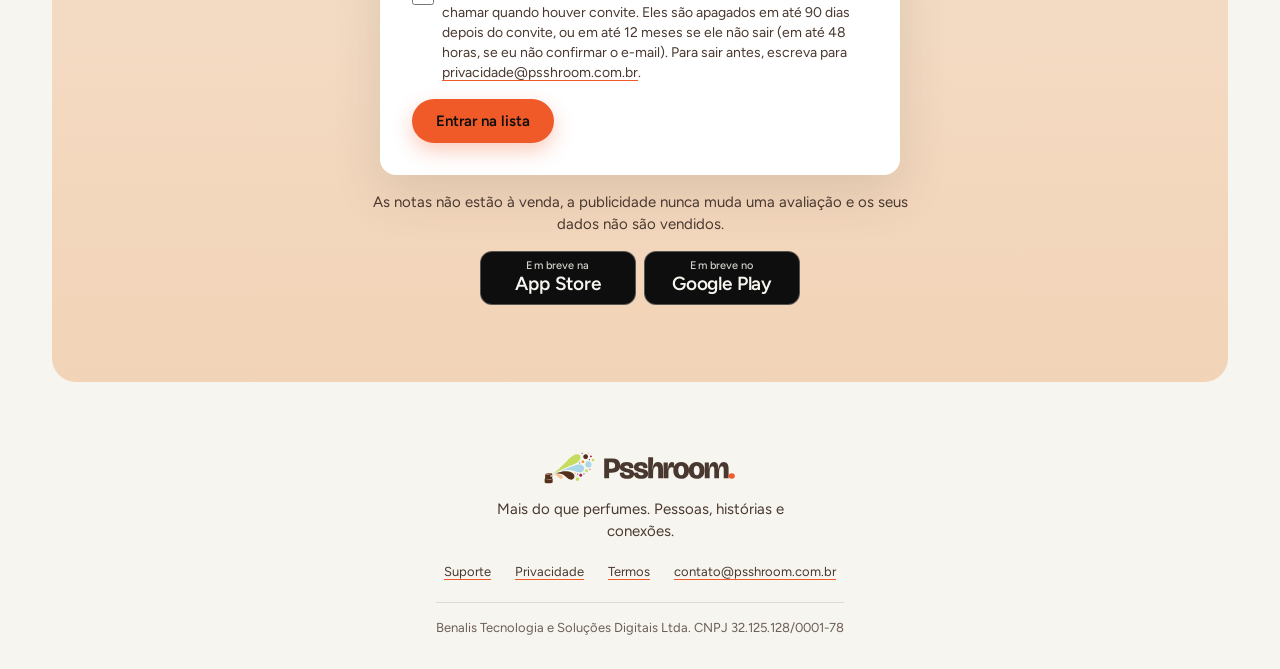
==== commit 7cac54ea: "Política de Privacidade de 26/11/2026: ranking do Perfume do dia com jogo, resenhas e avaliações; co" ====
--- a/index.html
+++ b/index.html
@@ -19,7 +19,7 @@
 <meta property="og:image:height" content="630">
 <meta property="og:image:alt" content="Psshroom. Nem todo mundo vai entrar. Só por convite.">
 <meta name="twitter:card" content="summary_large_image">
-<link rel="stylesheet" href="/estilo.css?v=6aea6741">
+<link rel="stylesheet" href="/estilo.css?v=c6f35d38">
 </head>
 <body>
 <header class="topo">
--- a/estilo.css
+++ b/estilo.css
@@ -1,4 +1,4 @@
-:root { color-scheme: light; --laranja: #f05a28; --verde-lima: #c7f25b; --azul-bebe: #a8d8f0; --off-white: #f7f5ef; --marrom: #49382f; --magenta-vinho: #8f164f; --preto-quente: #0e0e0e; --cinza-escuro: #171717; --branco: #ffffff; --fundo: var(--off-white); --fundo-cartao: var(--branco); --texto: var(--marrom); --borda: var(--marrom); --foco: var(--marrom); --acento: var(--laranja); --texto-sobre-acento: var(--preto-quente); --tag-lacrado: var(--verde-lima); --tag-decant: var(--azul-bebe); --tag-travel: var(--magenta-vinho); --texto-tag: var(--marrom); --campanha: var(--magenta-vinho); --texto-sobre-campanha: var(--branco); --sobrelinha: var(--magenta-vinho); --destaque-fundo: var(--marrom); --texto-sobre-destaque: var(--branco); --acorde-almiscarado: #ded5e5; --acorde-aldeidico: #d8e6eb; --acorde-citrico: #d5df42; --acorde-floral-branco: #e8e7df; --acorde-atalcado: #f0e2d5; --acorde-fresco: #65bdeb; --acorde-amadeirado: #88542d; --acorde-saboneteado: #c7e1db; --acorde-doce: #c53d48; --acorde-ambar: #e0a23c; --acorde-couro: #6b4a3a; --acorde-especiado: #b5452b; --acorde-aquatico: #5bb6d6; --acorde-frutado: #f28b95; --acorde-verde: #7dbf63; --acorde-oud: #4a2e2a; --acorde-baunilha: #f1e0b5; --acorde-rosa: #e98aae; --acorde-tabaco: #8a5a3b; --acorde-floral: #f4b4cb; --acorde-terroso: #7d6b4f; --acorde-defumado: #6e6a6a; --acorde-aromatico: #9cc7ae; --acorde-lavanda: #bca8dc; --acorde-ozonico: #c4e2ec; --acorde-balsamico: #93622f; --acorde-tropical: #f6c04a; --sombra-card: 0 1px 3px rgba(73, 56, 47, 0.12); --sombra-ficha: 0 12px 32px rgba(73, 56, 47, 0.22); --espaco-1: 4px; --espaco-2: 8px; --espaco-4: 16px; --espaco-6: 24px; --espaco-8: 32px; --raio-tag: 6px; --raio-botao: 999px; --raio-card: 16px; --toque-minimo: 44px; --font-titulo: "Bricolage Grotesque", system-ui, sans-serif; --font-texto: Figtree, system-ui, sans-serif; }
+:root { color-scheme: light; --laranja: #f05a28; --verde-lima: #c7f25b; --azul-bebe: #a8d8f0; --off-white: #f7f5ef; --marrom: #49382f; --magenta-vinho: #8f164f; --preto-quente: #0e0e0e; --cinza-escuro: #171717; --branco: #ffffff; --fundo: var(--off-white); --fundo-cartao: var(--branco); --texto: var(--marrom); --borda: var(--marrom); --foco: var(--marrom); --acento: var(--laranja); --texto-sobre-acento: var(--preto-quente); --tag-lacrado: var(--verde-lima); --tag-decant: var(--azul-bebe); --tag-travel: var(--magenta-vinho); --texto-tag: var(--marrom); --campanha: var(--magenta-vinho); --texto-sobre-campanha: var(--branco); --sobrelinha: var(--magenta-vinho); --destaque-fundo: var(--marrom); --texto-sobre-destaque: var(--branco); --acorde-almiscarado: #ded5e5; --acorde-aldeidico: #d8e6eb; --acorde-citrico: #d5df42; --acorde-floral-branco: #e8e7df; --acorde-atalcado: #f0e2d5; --acorde-fresco: #65bdeb; --acorde-amadeirado: #88542d; --acorde-saboneteado: #c7e1db; --acorde-doce: #c53d48; --acorde-ambar: #e0a23c; --acorde-couro: #6b4a3a; --acorde-especiado: #b5452b; --acorde-aquatico: #5bb6d6; --acorde-frutado: #f28b95; --acorde-verde: #7dbf63; --acorde-oud: #4a2e2a; --acorde-baunilha: #f1e0b5; --acorde-rosa: #e98aae; --acorde-tabaco: #8a5a3b; --acorde-floral: #f4b4cb; --acorde-terroso: #7d6b4f; --acorde-defumado: #6e6a6a; --acorde-aromatico: #9cc7ae; --acorde-lavanda: #bca8dc; --acorde-ozonico: #c4e2ec; --acorde-balsamico: #93622f; --acorde-tropical: #f6c04a; --trofeu-ouro: #b07f0a; --trofeu-prata: #848b96; --trofeu-bronze: #a86532; --sombra-card: 0 1px 3px rgba(73, 56, 47, 0.12); --sombra-ficha: 0 12px 32px rgba(73, 56, 47, 0.22); --espaco-1: 4px; --espaco-2: 8px; --espaco-4: 16px; --espaco-6: 24px; --espaco-8: 32px; --raio-tag: 6px; --raio-botao: 999px; --raio-card: 16px; --toque-minimo: 44px; --font-titulo: "Bricolage Grotesque", system-ui, sans-serif; --font-texto: Figtree, system-ui, sans-serif; }
 @font-face { font-family: "Bricolage Grotesque"; src: url("/fontes/bricolage.woff2") format("woff2"); font-weight: 200 800; font-display: swap; }
 @font-face { font-family: "Figtree"; src: url("/fontes/figtree.woff2") format("woff2"); font-weight: 300 900; font-display: swap; }
 
